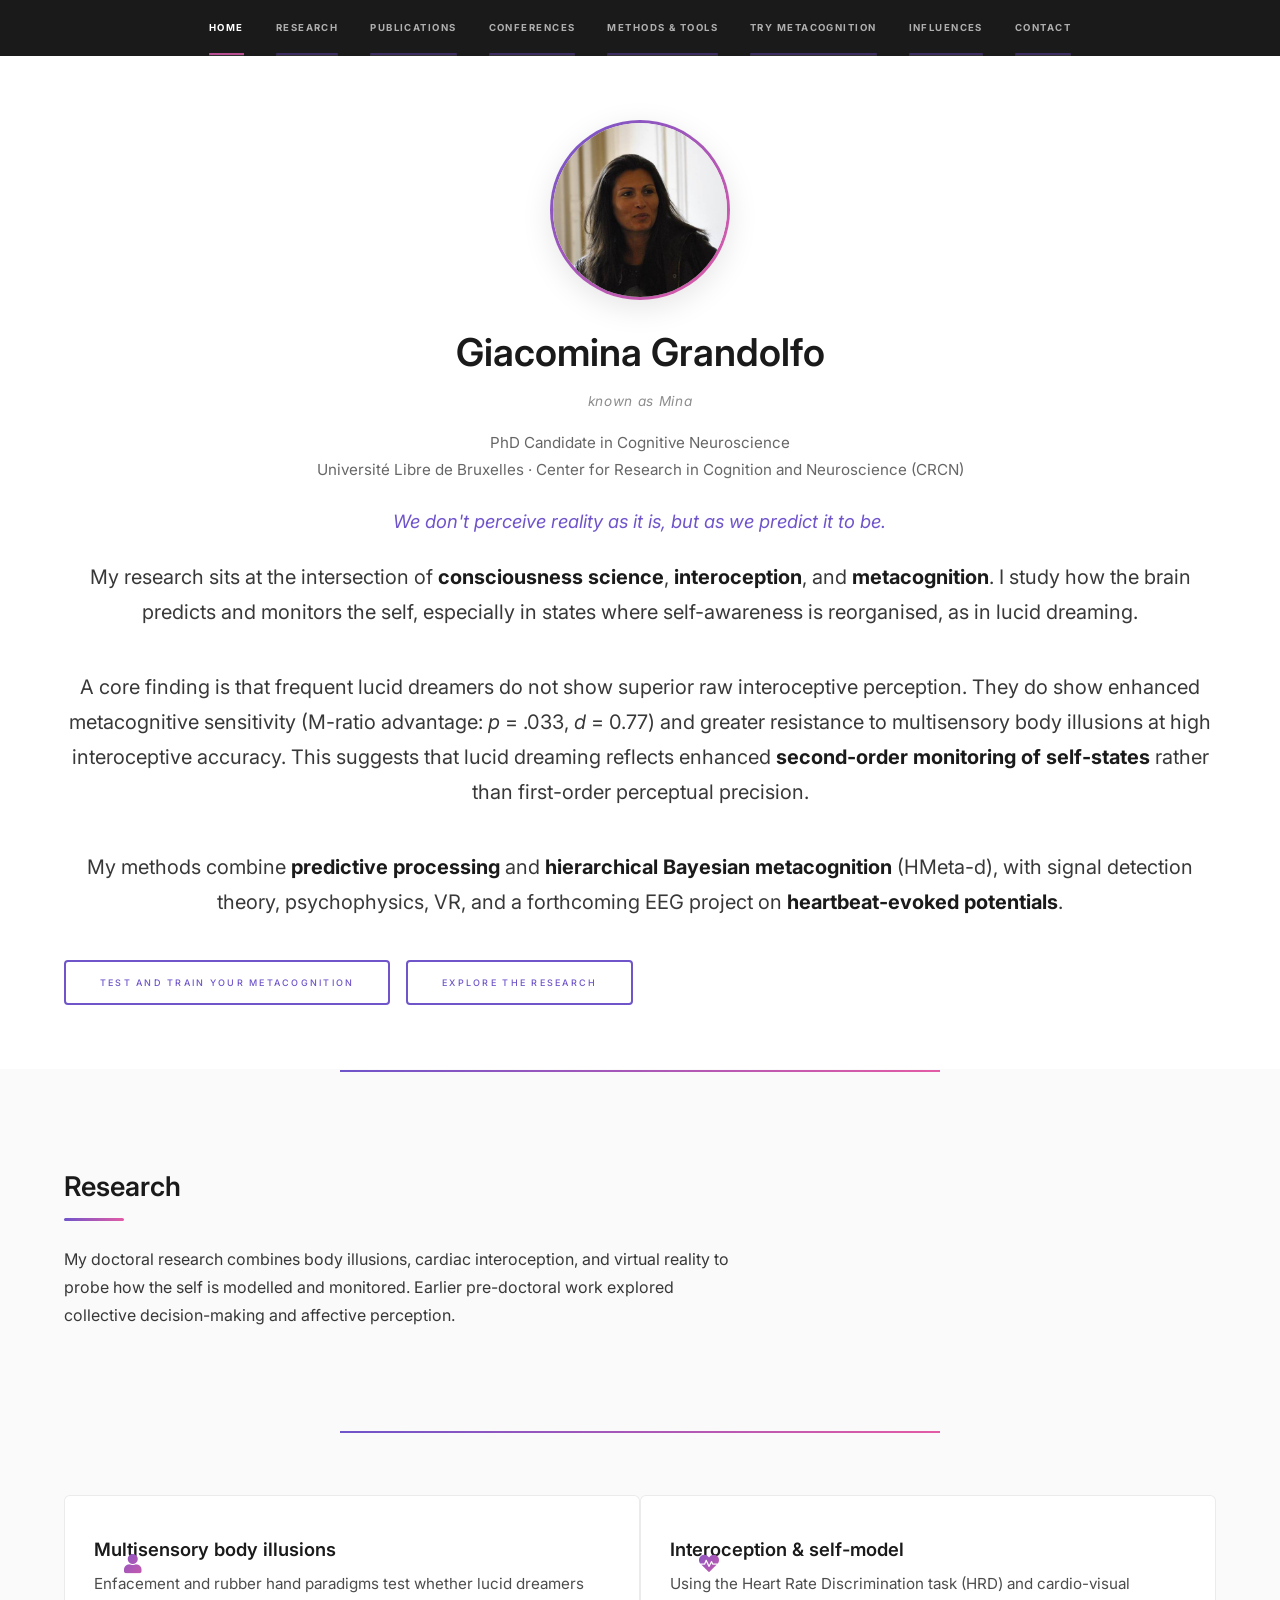
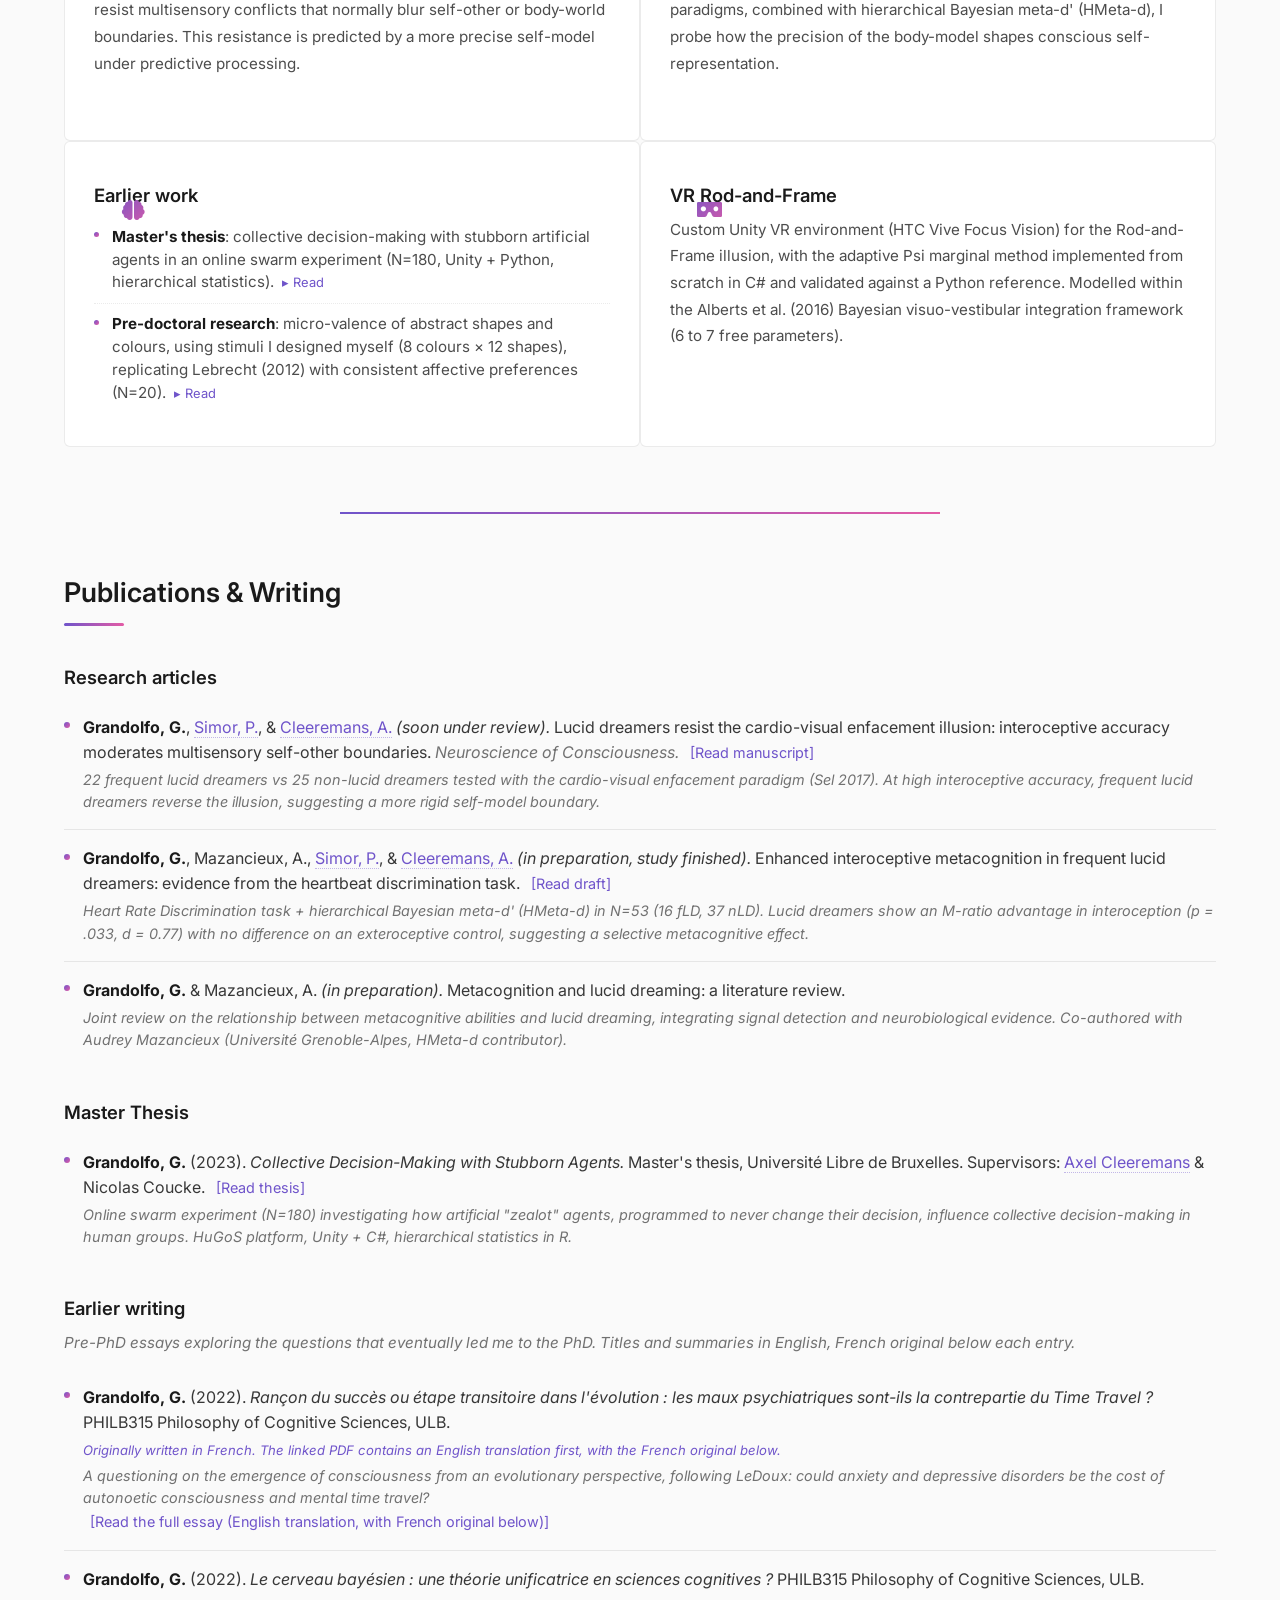
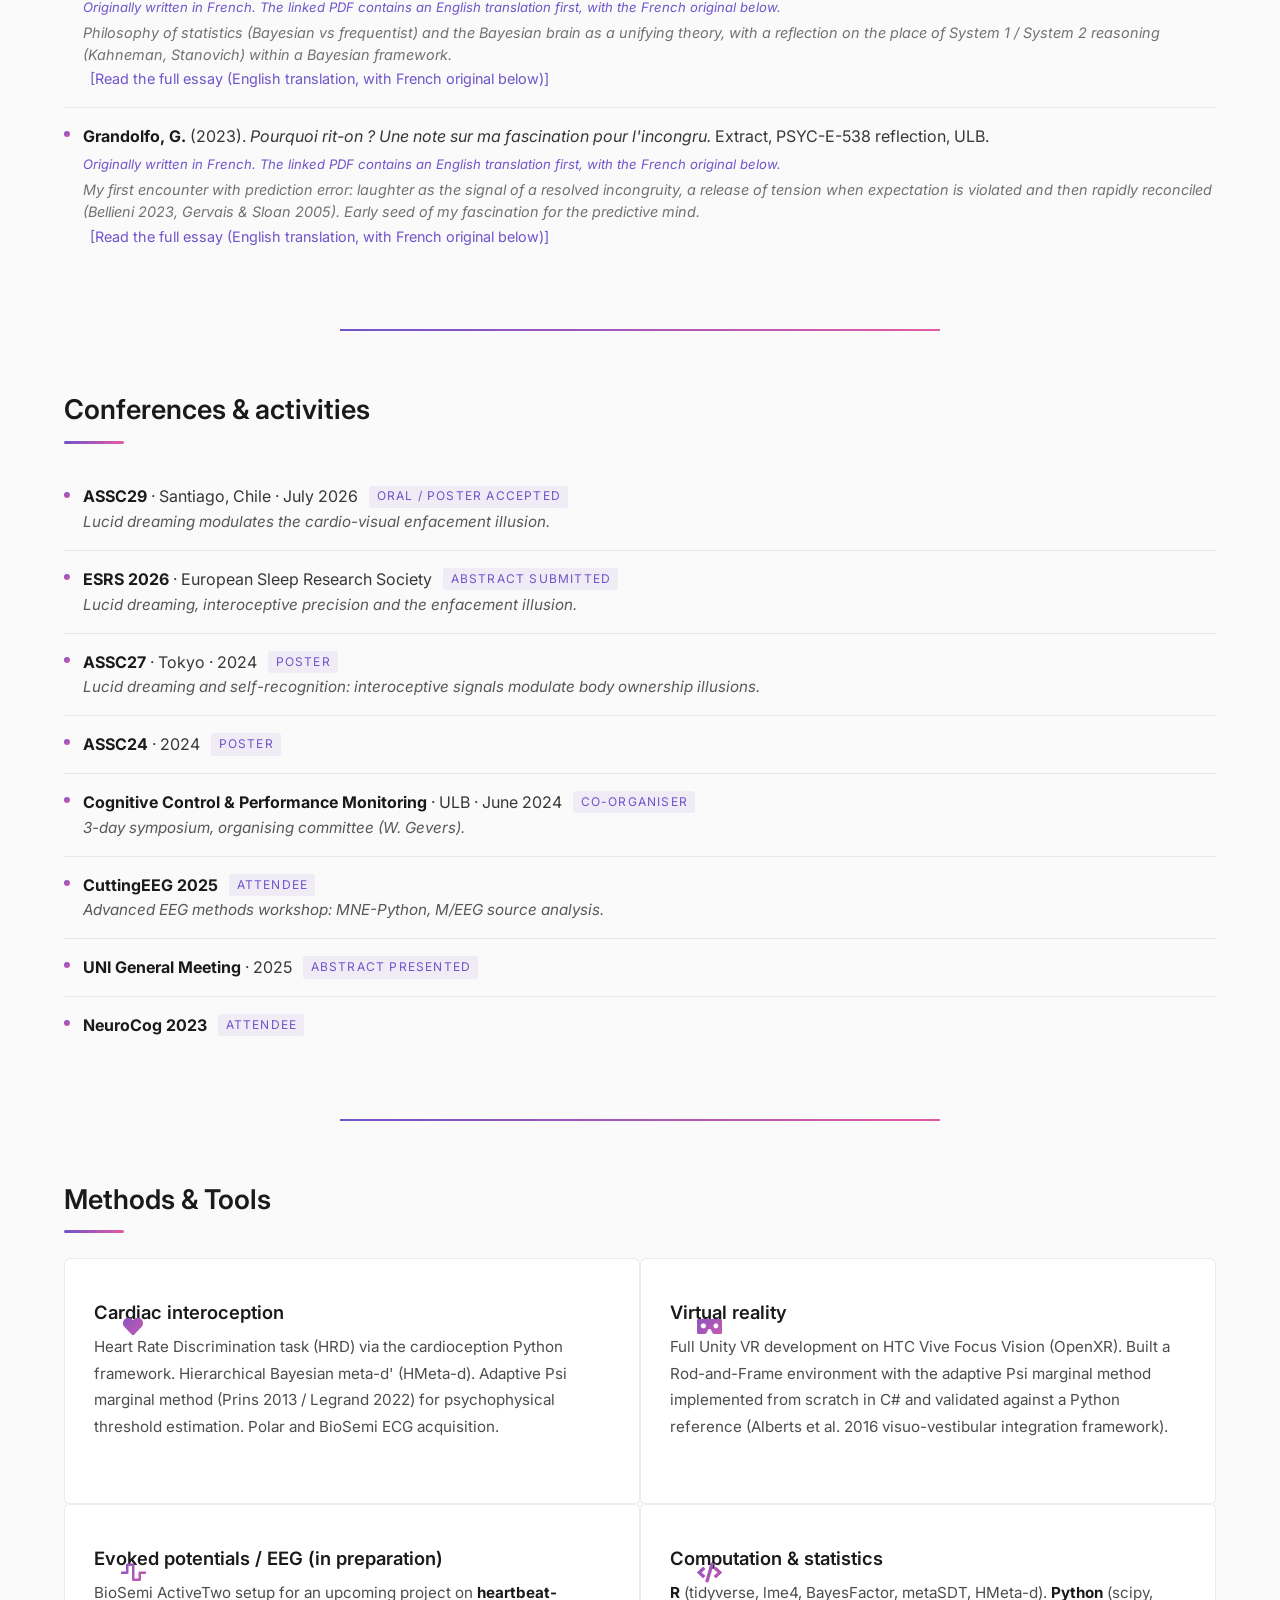
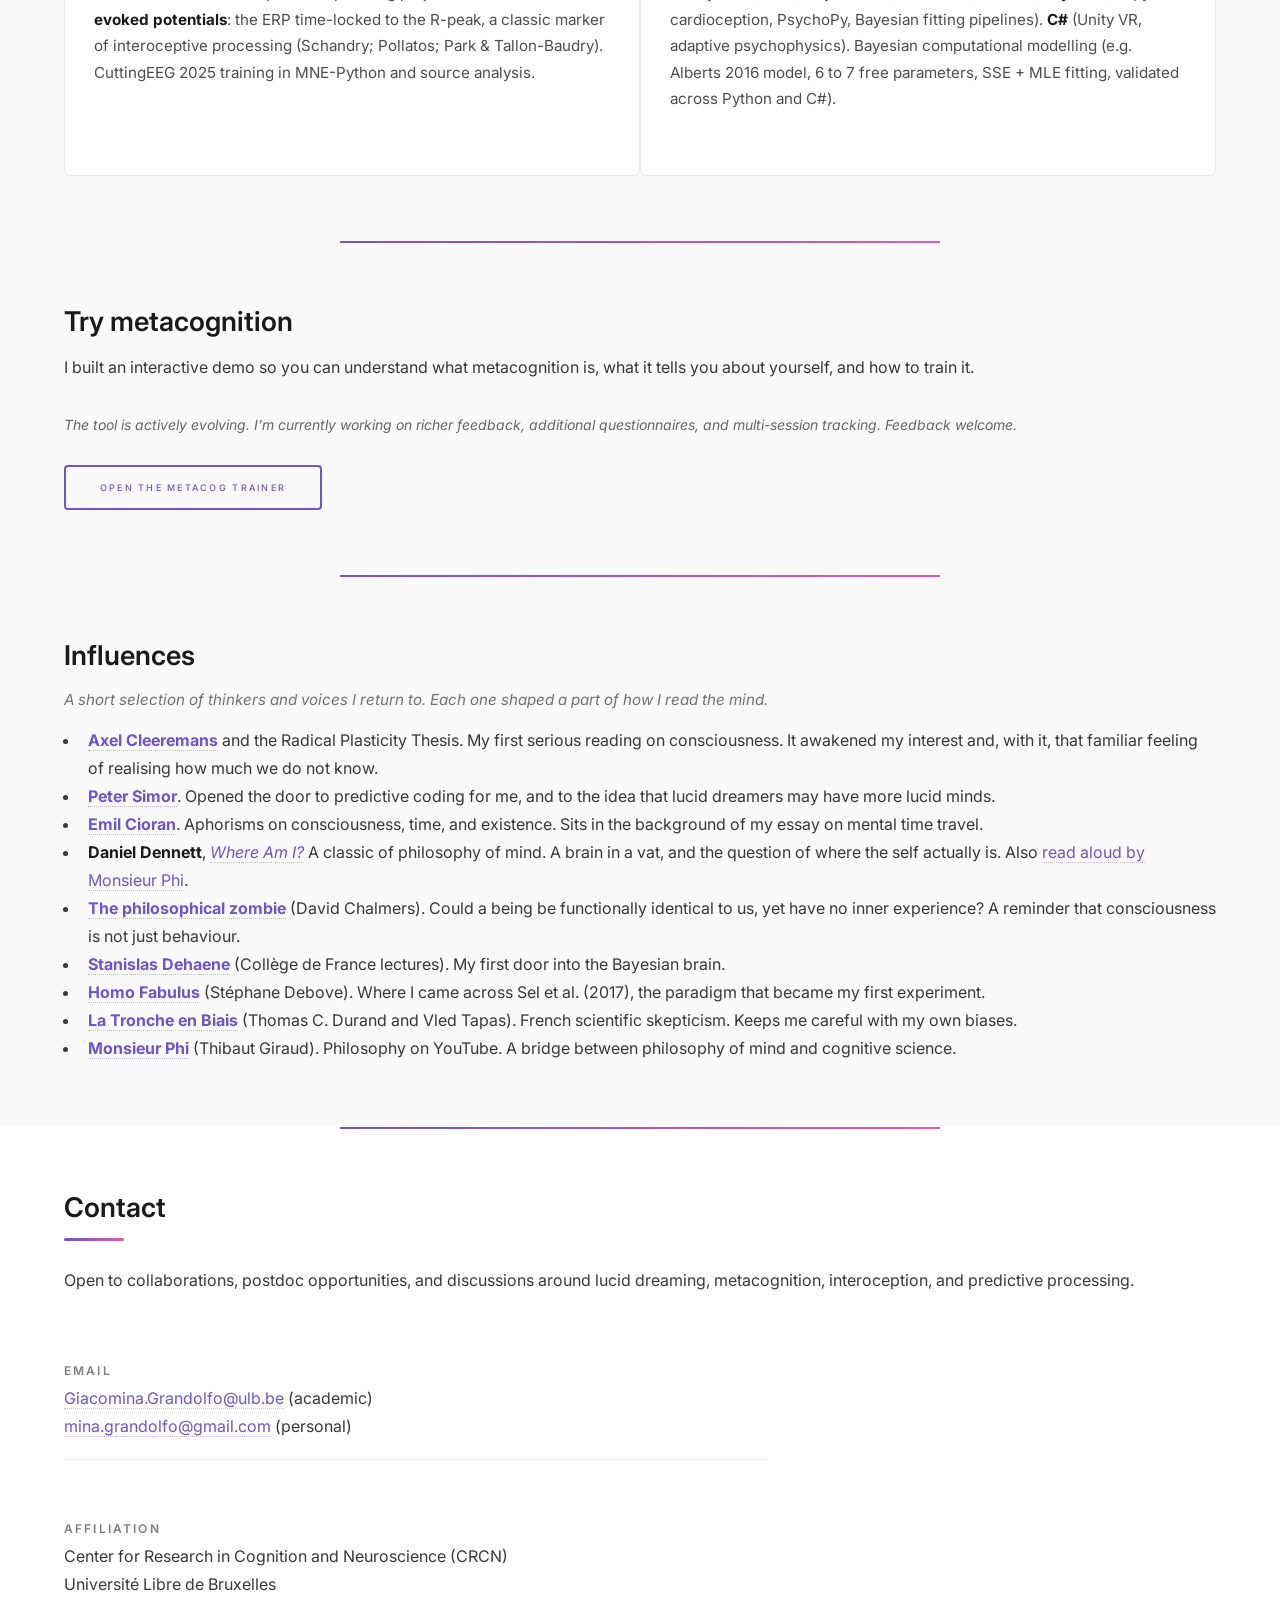
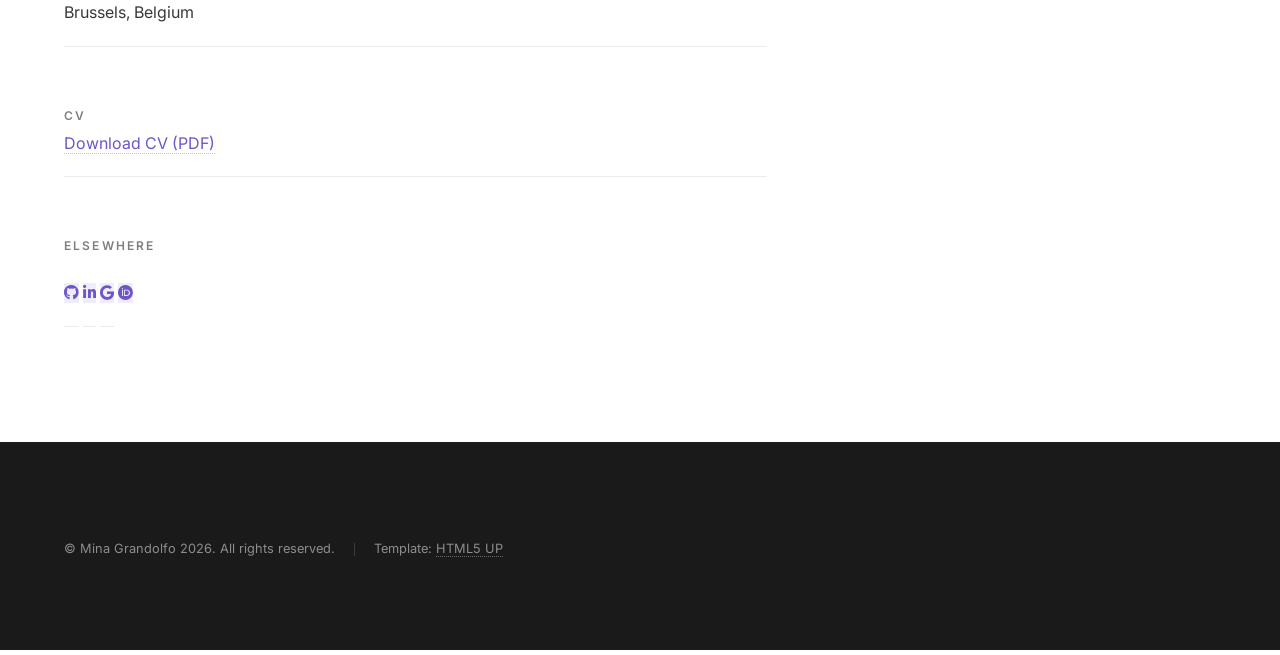
==== index.html @ 6078369d "Resolve conflict in Try It section + h2 rename + dev note" ====
<!DOCTYPE HTML>
<!--
	Built with Hyperspace by HTML5 UP (html5up.net).
	Customised for Mina Grandolfo.
-->
<html lang="en">
	<head>
		<title>Giacomina Grandolfo (Mina) | Cognitive Neuroscience, ULB</title>
		<meta charset="utf-8" />
		<meta name="viewport" content="width=device-width, initial-scale=1, user-scalable=no" />
		<meta name="description" content="Mina Grandolfo, PhD candidate in cognitive neuroscience at Université Libre de Bruxelles. Research on lucid dreaming, interoception, metacognition and multisensory self-representation." />
		<link rel="preconnect" href="https://fonts.googleapis.com" />
		<link rel="preconnect" href="https://fonts.gstatic.com" crossorigin />
		<link href="https://fonts.googleapis.com/css2?family=Inter:wght@400;500;600;700&display=swap" rel="stylesheet" />
		<link rel="stylesheet" href="assets/css/main.css" />
		<link rel="stylesheet" href="assets/css/custom.css" />
		<noscript><link rel="stylesheet" href="assets/css/noscript.css" /></noscript>
	</head>
	<body class="is-preload">

		<!-- Sidebar -->
			<section id="sidebar">
				<div class="inner">
					<nav>
						<ul>
							<li><a href="#intro">Home</a></li>
							<li><a href="#research">Research</a></li>
							<li><a href="#publications">Publications</a></li>
							<li><a href="#conferences">Conferences</a></li>
							<li><a href="#methods">Methods &amp; Tools</a></li>
							<li><a href="#try">Try metacognition</a></li>
							<li><a href="#influences">Influences</a></li>
							<li><a href="#contact">Contact</a></li>
						</ul>
					</nav>
				</div>
			</section>

		<!-- Wrapper -->
			<div id="wrapper">

				<!-- Intro / Hero -->
					<section id="intro" class="wrapper style1 fullscreen fade-up">
						<div class="inner">
							<img src="images/mina_portrait.jpg" alt="Giacomina Grandolfo" class="hero-photo" />
							<h1>Giacomina Grandolfo</h1>
							<p class="also-known">known as Mina</p>
							<p class="affiliation">PhD Candidate in Cognitive Neuroscience<br />
							Université Libre de Bruxelles &middot; Center for Research in Cognition and Neuroscience (CRCN)</p>
							<p class="tagline">We don't perceive reality as it is, but as we predict it to be.</p>
							<p>My research sits at the intersection of <strong>consciousness science</strong>, <strong>interoception</strong>, and <strong>metacognition</strong>. I study how the brain predicts and monitors the self, especially in states where self-awareness is reorganised, as in lucid dreaming.</p>
							<p>A core finding is that frequent lucid dreamers do not show superior raw interoceptive perception. They do show enhanced metacognitive sensitivity (M-ratio advantage: <em>p</em> = .033, <em>d</em> = 0.77) and greater resistance to multisensory body illusions at high interoceptive accuracy. This suggests that lucid dreaming reflects enhanced <strong>second-order monitoring of self-states</strong> rather than first-order perceptual precision.</p>
							<p>My methods combine <strong>predictive processing</strong> and <strong>hierarchical Bayesian metacognition</strong> (HMeta-d), with signal detection theory, psychophysics, VR, and a forthcoming EEG project on <strong>heartbeat-evoked potentials</strong>.</p>
							<ul class="actions">
								<li><a href="metacog/" class="button" target="_blank" rel="noopener">Test and train your metacognition</a></li>
								<li><a href="#research" class="button scrolly">Explore the research</a></li>
							</ul>
						</div>
					</section>

				<!-- Research -->
					<section id="research" class="wrapper style2 spotlights">
						<section>
							<div class="content">
								<div class="inner">
									<h2>Research</h2>
									<p>My doctoral research combines body illusions, cardiac interoception, and virtual reality to probe how the self is modelled and monitored. Earlier pre-doctoral work explored collective decision-making and affective perception.</p>
								</div>
							</div>
						</section>
					</section>

					<section id="research-axes" class="wrapper style3 fade-up">
						<div class="inner">
							<div class="features">
								<section>
									<span class="icon solid major fa-user"></span>
									<h3>Multisensory body illusions</h3>
									<p>Enfacement and rubber hand paradigms test whether lucid dreamers resist multisensory conflicts that normally blur self-other or body-world boundaries. This resistance is predicted by a more precise self-model under predictive processing.</p>
								</section>
								<section>
									<span class="icon solid major fa-heartbeat"></span>
									<h3>Interoception &amp; self-model</h3>
									<p>Using the Heart Rate Discrimination task (HRD) and cardio-visual paradigms, combined with hierarchical Bayesian meta-d' (HMeta-d), I probe how the precision of the body-model shapes conscious self-representation.</p>
								</section>
								<section>
									<span class="icon solid major fa-brain"></span>
									<h3>Earlier work</h3>
									<ul class="card-list">
										<li><strong>Master's thesis</strong>: collective decision-making with stubborn artificial agents in an online swarm experiment (N=180, Unity + Python, hierarchical statistics). <a href="writing/collective_decision_making.pdf" target="_blank" rel="noopener" class="card-link">Read</a></li>
										<li><strong>Pre-doctoral research</strong>: micro-valence of abstract shapes and colours, using stimuli I designed myself (8 colours &times; 12 shapes), replicating Lebrecht (2012) with consistent affective preferences (N=20). <a href="writing/microvalence.pdf" target="_blank" rel="noopener" class="card-link">Read</a></li>
									</ul>
								</section>
								<section>
									<span class="icon solid major fa-vr-cardboard"></span>
									<h3>VR Rod-and-Frame</h3>
									<p>Custom Unity VR environment (HTC Vive Focus Vision) for the Rod-and-Frame illusion, with the adaptive Psi marginal method implemented from scratch in C# and validated against a Python reference. Modelled within the Alberts et al. (2016) Bayesian visuo-vestibular integration framework (6 to 7 free parameters).</p>
								</section>
							</div>
						</div>
					</section>

				<!-- Publications -->
					<section id="publications" class="wrapper style2 fade-up">
						<div class="inner">
							<h2>Publications &amp; Writing</h2>

							<h3>Research articles</h3>
							<ul class="pub-list">
								<li>
									<strong>Grandolfo, G.</strong>, <a href="https://www.imera.fr/en/researcher/peter-daniel-simor/" target="_blank" rel="noopener">Simor, P.</a>, &amp; <a href="https://axc.ulb.be/" target="_blank" rel="noopener">Cleeremans, A.</a> <em>(soon under review).</em>
									Lucid dreamers resist the cardio-visual enfacement illusion: interoceptive accuracy moderates multisensory self-other boundaries.
									<span class="venue">Neuroscience of Consciousness.</span>
									<a href="writing/lucid_dreamers_resist.pdf" target="_blank" rel="noopener" class="pdf-link">[Read manuscript]</a>
									<span class="teaser">22 frequent lucid dreamers vs 25 non-lucid dreamers tested with the cardio-visual enfacement paradigm (Sel 2017). At high interoceptive accuracy, frequent lucid dreamers reverse the illusion, suggesting a more rigid self-model boundary.</span>
								</li>
								<li>
									<strong>Grandolfo, G.</strong>, Mazancieux, A., <a href="https://www.imera.fr/en/researcher/peter-daniel-simor/" target="_blank" rel="noopener">Simor, P.</a>, &amp; <a href="https://axc.ulb.be/" target="_blank" rel="noopener">Cleeremans, A.</a> <em>(in preparation, study finished).</em>
									Enhanced interoceptive metacognition in frequent lucid dreamers: evidence from the heartbeat discrimination task.
									<a href="writing/enhanced_interoceptive_metacognition.pdf" target="_blank" rel="noopener" class="pdf-link">[Read draft]</a>
									<span class="teaser">Heart Rate Discrimination task + hierarchical Bayesian meta-d' (HMeta-d) in N=53 (16 fLD, 37 nLD). Lucid dreamers show an M-ratio advantage in interoception (p = .033, d = 0.77) with no difference on an exteroceptive control, suggesting a selective metacognitive effect.</span>
								</li>
								<li>
									<strong>Grandolfo, G.</strong> &amp; Mazancieux, A. <em>(in preparation).</em>
									Metacognition and lucid dreaming: a literature review.
									<span class="teaser">Joint review on the relationship between metacognitive abilities and lucid dreaming, integrating signal detection and neurobiological evidence. Co-authored with Audrey Mazancieux (Université Grenoble-Alpes, HMeta-d contributor).</span>
								</li>
							</ul>

							<h3>Master Thesis</h3>
							<ul class="pub-list">
								<li>
									<strong>Grandolfo, G.</strong> (2023).
									<em>Collective Decision-Making with Stubborn Agents.</em>
									Master's thesis, Université Libre de Bruxelles.
									Supervisors: <a href="https://axc.ulb.be/" target="_blank" rel="noopener">Axel Cleeremans</a> &amp; Nicolas Coucke.
									<a href="writing/collective_decision_making.pdf" target="_blank" rel="noopener" class="pdf-link">[Read thesis]</a>
									<span class="teaser">Online swarm experiment (N=180) investigating how artificial "zealot" agents, programmed to never change their decision, influence collective decision-making in human groups. HuGoS platform, Unity + C#, hierarchical statistics in R.</span>
								</li>
							</ul>

							<h3>Earlier writing</h3>
							<p class="section-intro">Pre-PhD essays exploring the questions that eventually led me to the PhD. Titles and summaries in English, French original below each entry.</p>
							<ul class="pub-list">
								<li>
									<strong>Grandolfo, G.</strong> (2022).
									<em>Rançon du succès ou étape transitoire dans l'évolution&nbsp;: les maux psychiatriques sont-ils la contrepartie du Time Travel&nbsp;?</em>
									PHILB315 Philosophy of Cognitive Sciences, ULB.
									<span class="english-note">Originally written in French. The linked PDF contains an English translation first, with the French original below.</span>
									<span class="teaser">A questioning on the emergence of consciousness from an evolutionary perspective, following LeDoux: could anxiety and depressive disorders be the cost of autonoetic consciousness and mental time travel?</span>
									<a href="writing/rancon_du_succes.pdf" target="_blank" rel="noopener" class="pdf-link">[Read the full essay (English translation, with French original below)]</a>
								</li>
								<li>
									<strong>Grandolfo, G.</strong> (2022).
									<em>Le cerveau bayésien : une théorie unificatrice en sciences cognitives ?</em>
									PHILB315 Philosophy of Cognitive Sciences, ULB.
									<span class="english-note">Originally written in French. The linked PDF contains an English translation first, with the French original below.</span>
									<span class="teaser">Philosophy of statistics (Bayesian vs frequentist) and the Bayesian brain as a unifying theory, with a reflection on the place of System 1 / System 2 reasoning (Kahneman, Stanovich) within a Bayesian framework.</span>
									<a href="writing/cerveau_bayesien.pdf" target="_blank" rel="noopener" class="pdf-link">[Read the full essay (English translation, with French original below)]</a>
								</li>
								<li>
									<strong>Grandolfo, G.</strong> (2023).
									<em>Pourquoi rit-on&nbsp;? Une note sur ma fascination pour l'incongru.</em>
									Extract, PSYC-E-538 reflection, ULB.
									<span class="english-note">Originally written in French. The linked PDF contains an English translation first, with the French original below.</span>
									<span class="teaser">My first encounter with prediction error: laughter as the signal of a resolved incongruity, a release of tension when expectation is violated and then rapidly reconciled (Bellieni 2023, Gervais &amp; Sloan 2005). Early seed of my fascination for the predictive mind.</span>
									<a href="writing/pourquoi_rit_on.pdf" target="_blank" rel="noopener" class="pdf-link">[Read the full essay (English translation, with French original below)]</a>
								</li>
							</ul>
						</div>
					</section>

				<!-- Conferences -->
					<section id="conferences" class="wrapper style3 fade-up">
						<div class="inner">
							<h2>Conferences &amp; activities</h2>
							<ul class="conf-list">
								<li><strong>ASSC29</strong> &middot; Santiago, Chile &middot; July 2026 <span class="conf-type">Oral / Poster accepted</span><br /><em>Lucid dreaming modulates the cardio-visual enfacement illusion.</em></li>
								<li><strong>ESRS 2026</strong> &middot; European Sleep Research Society <span class="conf-type">Abstract submitted</span><br /><em>Lucid dreaming, interoceptive precision and the enfacement illusion.</em></li>
								<li><strong>ASSC27</strong> &middot; Tokyo &middot; 2024 <span class="conf-type">Poster</span><br /><em>Lucid dreaming and self-recognition: interoceptive signals modulate body ownership illusions.</em></li>
								<li><strong>ASSC24</strong> &middot; 2024 <span class="conf-type">Poster</span></li>
								<li><strong>Cognitive Control &amp; Performance Monitoring</strong> &middot; ULB &middot; June 2024 <span class="conf-type">Co-organiser</span><br /><em>3-day symposium, organising committee (W. Gevers).</em></li>
								<li><strong>CuttingEEG 2025</strong> <span class="conf-type">Attendee</span><br /><em>Advanced EEG methods workshop: MNE-Python, M/EEG source analysis.</em></li>
								<li><strong>UNI General Meeting</strong> &middot; 2025 <span class="conf-type">Abstract presented</span></li>
								<li><strong>NeuroCog 2023</strong> <span class="conf-type">Attendee</span></li>
							</ul>
						</div>
					</section>

				<!-- Methods & Tools -->
					<section id="methods" class="wrapper style2 fade-up">
						<div class="inner">
							<h2>Methods &amp; Tools</h2>
							<div class="features">
								<section>
									<span class="icon solid major fa-heart"></span>
									<h3>Cardiac interoception</h3>
									<p>Heart Rate Discrimination task (HRD) via the cardioception Python framework. Hierarchical Bayesian meta-d' (HMeta-d). Adaptive Psi marginal method (Prins 2013 / Legrand 2022) for psychophysical threshold estimation. Polar and BioSemi ECG acquisition.</p>
								</section>
								<section>
									<span class="icon solid major fa-vr-cardboard"></span>
									<h3>Virtual reality</h3>
									<p>Full Unity VR development on HTC Vive Focus Vision (OpenXR). Built a Rod-and-Frame environment with the adaptive Psi marginal method implemented from scratch in C# and validated against a Python reference (Alberts et al. 2016 visuo-vestibular integration framework).</p>
								</section>
								<section>
									<span class="icon solid major fa-wave-square"></span>
									<h3>Evoked potentials / EEG (in preparation)</h3>
									<p>BioSemi ActiveTwo setup for an upcoming project on <strong>heartbeat-evoked potentials</strong>: the ERP time-locked to the R-peak, a classic marker of interoceptive processing (Schandry; Pollatos; Park &amp; Tallon-Baudry). CuttingEEG 2025 training in MNE-Python and source analysis.</p>
								</section>
								<section>
									<span class="icon solid major fa-code"></span>
									<h3>Computation &amp; statistics</h3>
									<p><strong>R</strong> (tidyverse, lme4, BayesFactor, metaSDT, HMeta-d). <strong>Python</strong> (scipy, cardioception, PsychoPy, Bayesian fitting pipelines). <strong>C#</strong> (Unity VR, adaptive psychophysics). Bayesian computational modelling (e.g. Alberts 2016 model, 6 to 7 free parameters, SSE + MLE fitting, validated across Python and C#).</p>
								</section>
							</div>
						</div>
					</section>

				<!-- Try it -->
					<section id="try" class="wrapper style2 fade-up">
						<div class="inner">
							<h2>Try metacognition</h2>
							<p>I built an interactive demo so you can understand what metacognition is, what it tells you about yourself, and how to train it.</p>
								<p style="font-size:14px;color:#666;font-style:italic;">The tool is actively evolving. I’m currently working on richer feedback, additional questionnaires, and multi-session tracking. Feedback welcome.</p>
							<ul class="actions">
								<li><a href="metacog/" class="button" target="_blank" rel="noopener">Open the Metacog Trainer</a></li>
							</ul>
						</div>
					</section>

				<!-- Influences -->
					<section id="influences" class="wrapper style3 fade-up">
						<div class="inner">
							<h2>Influences</h2>
							<p class="section-intro">A short selection of thinkers and voices I return to. Each one shaped a part of how I read the mind.</p>
							<ul class="influences-list">
								<li>
									<strong><a href="https://axc.ulb.be/" target="_blank" rel="noopener">Axel Cleeremans</a></strong> and the Radical Plasticity Thesis. My first serious reading on consciousness. It awakened my interest and, with it, that familiar feeling of realising how much we do not know.
								</li>
								<li>
									<strong><a href="https://www.imera.fr/en/researcher/peter-daniel-simor/" target="_blank" rel="noopener">Peter Simor</a></strong>. Opened the door to predictive coding for me, and to the idea that lucid dreamers may have more lucid minds.
								</li>
								<li>
									<strong><a href="https://en.wikipedia.org/wiki/Emil_Cioran" target="_blank" rel="noopener">Emil Cioran</a></strong>. Aphorisms on consciousness, time, and existence. Sits in the background of my essay on mental time travel.
								</li>
								<li>
									<strong>Daniel Dennett</strong>, <a href="https://www.lehigh.edu/~mhb0/Dennett-WhereAmI.pdf" target="_blank" rel="noopener"><em>Where Am I?</em></a> A classic of philosophy of mind. A brain in a vat, and the question of where the self actually is. Also <a href="https://www.youtube.com/watch?v=jpWrjgLxM3A" target="_blank" rel="noopener">read aloud by Monsieur Phi</a>.
								</li>
								<li>
									<strong><a href="https://en.wikipedia.org/wiki/Philosophical_zombie" target="_blank" rel="noopener">The philosophical zombie</a></strong> (David Chalmers). Could a being be functionally identical to us, yet have no inner experience? A reminder that consciousness is not just behaviour.
								</li>
								<li>
									<strong><a href="https://www.college-de-france.fr/chaire/stanislas-dehaene-psychologie-cognitive-experimentale-chaire-statutaire" target="_blank" rel="noopener">Stanislas Dehaene</a></strong> (Collège de France lectures). My first door into the Bayesian brain.
								</li>
								<li>
									<strong><a href="https://evosapiens.net/" target="_blank" rel="noopener">Homo Fabulus</a></strong> (Stéphane Debove). Where I came across Sel et al. (2017), the paradigm that became my first experiment.
								</li>
								<li>
									<strong><a href="https://www.youtube.com/@LaTroncheenBiais" target="_blank" rel="noopener">La Tronche en Biais</a></strong> (Thomas C. Durand and Vled Tapas). French scientific skepticism. Keeps me careful with my own biases.
								</li>
								<li>
									<strong><a href="https://www.youtube.com/@MonsieurPhi" target="_blank" rel="noopener">Monsieur Phi</a></strong> (Thibaut Giraud). Philosophy on YouTube. A bridge between philosophy of mind and cognitive science.
								</li>
							</ul>
						</div>
					</section>

				<!-- Contact -->
					<section id="contact" class="wrapper style1 fade-up">
						<div class="inner">
							<h2>Contact</h2>
							<p>Open to collaborations, postdoc opportunities, and discussions around lucid dreaming, metacognition, interoception, and predictive processing.</p>
							<div class="split style1">
								<section>
									<ul class="contact">
										<li>
											<h3>Email</h3>
											<a href="mailto:Giacomina.Grandolfo@ulb.be">Giacomina.Grandolfo@ulb.be</a> (academic)<br />
											<a href="mailto:mina.grandolfo@gmail.com">mina.grandolfo@gmail.com</a> (personal)
										</li>
										<li>
											<h3>Affiliation</h3>
											<span>Center for Research in Cognition and Neuroscience (CRCN)<br />
											Université Libre de Bruxelles<br />
											Brussels, Belgium</span>
										</li>
										<li>
											<h3>CV</h3>
											<a href="writing/CV_Grandolfo_Fleming_2026.pdf" target="_blank" rel="noopener">Download CV (PDF)</a>
										</li>
										<li>
											<h3>Elsewhere</h3>
											<ul class="icons">
												<li><a href="https://github.com/minagrandolfo" target="_blank" rel="noopener" class="icon brands fa-github"><span class="label">GitHub</span></a></li>
												<li><a href="https://www.linkedin.com/" target="_blank" rel="noopener" class="icon brands fa-linkedin-in"><span class="label">LinkedIn</span></a></li>
												<li><a href="https://scholar.google.com/" target="_blank" rel="noopener" class="icon brands fa-google"><span class="label">Google Scholar</span></a></li>
												<li><a href="https://orcid.org/" target="_blank" rel="noopener" class="icon brands fa-orcid"><span class="label">ORCID</span></a></li>
											</ul>
										</li>
									</ul>
								</section>
							</div>
						</div>
					</section>

			</div>

		<!-- Footer -->
			<footer id="footer" class="wrapper style1-alt">
				<div class="inner">
					<ul class="menu">
						<li>&copy; Mina Grandolfo 2026. All rights reserved.</li><li>Template: <a href="https://html5up.net" target="_blank" rel="noopener">HTML5 UP</a></li>
					</ul>
				</div>
			</footer>

		<!-- Scripts -->
			<script src="assets/js/jquery.min.js"></script>
			<script src="assets/js/jquery.scrollex.min.js"></script>
			<script src="assets/js/jquery.scrolly.min.js"></script>
			<script src="assets/js/browser.min.js"></script>
			<script src="assets/js/breakpoints.min.js"></script>
			<script src="assets/js/util.js"></script>
			<script src="assets/js/main.js"></script>

	</body>
</html>
---- assets/css/main.css ----
@import url(fontawesome-all.min.css);

/*
	Hyperspace by HTML5 UP
	html5up.net | @ajlkn
	Free for personal and commercial use under the CCA 3.0 license (html5up.net/license)
*/

html, body, div, span, applet, object,
iframe, h1, h2, h3, h4, h5, h6, p, blockquote,
pre, a, abbr, acronym, address, big, cite,
code, del, dfn, em, img, ins, kbd, q, s, samp,
small, strike, strong, sub, sup, tt, var, b,
u, i, center, dl, dt, dd, ol, ul, li, fieldset,
form, label, legend, table, caption, tbody,
tfoot, thead, tr, th, td, article, aside,
canvas, details, embed, figure, figcaption,
footer, header, hgroup, menu, nav, output, ruby,
section, summary, time, mark, audio, video {
	margin: 0;
	padding: 0;
	border: 0;
	font-size: 100%;
	font: inherit;
	vertical-align: baseline;}

article, aside, details, figcaption, figure,
footer, header, hgroup, menu, nav, section {
	display: block;}

body {
	line-height: 1;
}

ol, ul {
	list-style: none;
}

blockquote, q {
	quotes: none;
}

	blockquote:before, blockquote:after, q:before, q:after {
		content: '';
		content: none;
	}

table {
	border-collapse: collapse;
	border-spacing: 0;
}

body {
	-webkit-text-size-adjust: none;
}

mark {
	background-color: transparent;
	color: inherit;
}

input::-moz-focus-inner {
	border: 0;
	padding: 0;
}

input, select, textarea {
	-moz-appearance: none;
	-webkit-appearance: none;
	-ms-appearance: none;
	appearance: none;
}

/* Basic */

	@-ms-viewport {
		width: device-width;
	}

	body {
		-ms-overflow-style: scrollbar;
	}

	@media screen and (max-width: 480px) {

		html, body {
			min-width: 320px;
		}

	}

	html {
		box-sizing: border-box;
	}

	*, *:before, *:after {
		box-sizing: inherit;
	}

	body {
		background: #312450;
	}

		body.is-preload *, body.is-preload *:before, body.is-preload *:after {
			-moz-animation: none !important;
			-webkit-animation: none !important;
			-ms-animation: none !important;
			animation: none !important;
			-moz-transition: none !important;
			-webkit-transition: none !important;
			-ms-transition: none !important;
			transition: none !important;
		}

/* Type */

	body, input, select, textarea {
		color: rgba(255, 255, 255, 0.55);
		font-family: Arial, Helvetica, sans-serif;
		font-size: 16.5pt;
		font-weight: normal;
		line-height: 1.75;
	}

		@media screen and (max-width: 1680px) {

			body, input, select, textarea {
				font-size: 13pt;
			}

		}

		@media screen and (max-width: 1280px) {

			body, input, select, textarea {
				font-size: 12pt;
			}

		}

		@media screen and (max-width: 360px) {

			body, input, select, textarea {
				font-size: 11pt;
			}

		}

	a {
		-moz-transition: color 0.2s ease, border-bottom-color 0.2s ease;
		-webkit-transition: color 0.2s ease, border-bottom-color 0.2s ease;
		-ms-transition: color 0.2s ease, border-bottom-color 0.2s ease;
		transition: color 0.2s ease, border-bottom-color 0.2s ease;
		border-bottom: dotted 1px rgba(255, 255, 255, 0.35);
		color: inherit;
		text-decoration: none;
	}

		a:hover {
			border-bottom-color: transparent;
			color: #ffffff;
		}

	strong, b {
		color: #ffffff;
		font-weight: bold;
	}

	em, i {
		font-style: italic;
	}

	p {
		margin: 0 0 2em 0;
	}

	h1, h2, h3, h4, h5, h6 {
		color: #ffffff;
		font-weight: bold;
		line-height: 1.5;
		margin: 0 0 0.5em 0;
	}

		h1 a, h2 a, h3 a, h4 a, h5 a, h6 a {
			color: inherit;
			text-decoration: none;
		}

	h1 {
		font-size: 2.75em;
	}

		h1.major {
			margin: 0 0 1.3em 0;
			position: relative;
			padding-bottom: 0.35em;
		}

			h1.major:after {
				background-image: -moz-linear-gradient(to right, #5e42a6, #b74e91);
				background-image: -webkit-linear-gradient(to right, #5e42a6, #b74e91);
				background-image: -ms-linear-gradient(to right, #5e42a6, #b74e91);
				background-image: linear-gradient(to right, #5e42a6, #b74e91);
				-moz-transition: max-width 0.2s ease;
				-webkit-transition: max-width 0.2s ease;
				-ms-transition: max-width 0.2s ease;
				transition: max-width 0.2s ease;
				border-radius: 0.2em;
				bottom: 0;
				content: '';
				height: 0.05em;
				position: absolute;
				right: 0;
				width: 100%;
			}

	h2 {
		font-size: 1.75em;
	}

	h3 {
		font-size: 1.1em;
	}

	h4 {
		font-size: 1em;
	}

	h5 {
		font-size: 0.8em;
	}

	h6 {
		font-size: 0.6em;
	}

	@media screen and (max-width: 736px) {

		h1 {
			font-size: 2em;
		}

		h2 {
			font-size: 1.25em;
		}

		h3 {
			font-size: 1em;
		}

		h4 {
			font-size: 0.8em;
		}

		h5 {
			font-size: 0.6em;
		}

		h6 {
			font-size: 0.6em;
		}

	}

	sub {
		font-size: 0.8em;
		position: relative;
		top: 0.5em;
	}

	sup {
		font-size: 0.8em;
		position: relative;
		top: -0.5em;
	}

	blockquote {
		border-left: solid 4px rgba(255, 255, 255, 0.15);
		font-style: italic;
		margin: 0 0 2em 0;
		padding: 0.5em 0 0.5em 2em;
	}

	code {
		background: rgba(255, 255, 255, 0.05);
		border-radius: 0.25em;
		border: solid 1px rgba(255, 255, 255, 0.15);
		font-family: "Courier New", monospace;
		font-size: 0.9em;
		margin: 0 0.25em;
		padding: 0.25em 0.65em;
	}

	pre {
		-webkit-overflow-scrolling: touch;
		font-family: "Courier New", monospace;
		font-size: 0.9em;
		margin: 0 0 2em 0;
	}

		pre code {
			display: block;
			line-height: 1.75em;
			padding: 1em 1.5em;
			overflow-x: auto;
		}

	hr {
		border: 0;
		border-bottom: solid 1px rgba(255, 255, 255, 0.15);
		margin: 2em 0;
	}

		hr.major {
			margin: 3em 0;
		}

	.align-left {
		text-align: left;
	}

	.align-center {
		text-align: center;
	}

	.align-right {
		text-align: right;
	}

/* Row */

	.row {
		display: flex;
		flex-wrap: wrap;
		box-sizing: border-box;
		align-items: stretch;
	}

		.row > * {
			box-sizing: border-box;
		}

		.row.gtr-uniform > * > :last-child {
			margin-bottom: 0;
		}

		.row.aln-left {
			justify-content: flex-start;
		}

		.row.aln-center {
			justify-content: center;
		}

		.row.aln-right {
			justify-content: flex-end;
		}

		.row.aln-top {
			align-items: flex-start;
		}

		.row.aln-middle {
			align-items: center;
		}

		.row.aln-bottom {
			align-items: flex-end;
		}

		.row > .imp {
			order: -1;
		}

		.row > .col-1 {
			width: 8.33333%;
		}

		.row > .off-1 {
			margin-left: 8.33333%;
		}

		.row > .col-2 {
			width: 16.66667%;
		}

		.row > .off-2 {
			margin-left: 16.66667%;
		}

		.row > .col-3 {
			width: 25%;
		}

		.row > .off-3 {
			margin-left: 25%;
		}

		.row > .col-4 {
			width: 33.33333%;
		}

		.row > .off-4 {
			margin-left: 33.33333%;
		}

		.row > .col-5 {
			width: 41.66667%;
		}

		.row > .off-5 {
			margin-left: 41.66667%;
		}

		.row > .col-6 {
			width: 50%;
		}

		.row > .off-6 {
			margin-left: 50%;
		}

		.row > .col-7 {
			width: 58.33333%;
		}

		.row > .off-7 {
			margin-left: 58.33333%;
		}

		.row > .col-8 {
			width: 66.66667%;
		}

		.row > .off-8 {
			margin-left: 66.66667%;
		}

		.row > .col-9 {
			width: 75%;
		}

		.row > .off-9 {
			margin-left: 75%;
		}

		.row > .col-10 {
			width: 83.33333%;
		}

		.row > .off-10 {
			margin-left: 83.33333%;
		}

		.row > .col-11 {
			width: 91.66667%;
		}

		.row > .off-11 {
			margin-left: 91.66667%;
		}

		.row > .col-12 {
			width: 100%;
		}

		.row > .off-12 {
			margin-left: 100%;
		}

		.row.gtr-0 {
			margin-top: 0;
			margin-left: 0em;
		}

			.row.gtr-0 > * {
				padding: 0 0 0 0em;
			}

			.row.gtr-0.gtr-uniform {
				margin-top: 0em;
			}

				.row.gtr-0.gtr-uniform > * {
					padding-top: 0em;
				}

		.row.gtr-25 {
			margin-top: 0;
			margin-left: -0.375em;
		}

			.row.gtr-25 > * {
				padding: 0 0 0 0.375em;
			}

			.row.gtr-25.gtr-uniform {
				margin-top: -0.375em;
			}

				.row.gtr-25.gtr-uniform > * {
					padding-top: 0.375em;
				}

		.row.gtr-50 {
			margin-top: 0;
			margin-left: -0.75em;
		}

			.row.gtr-50 > * {
				padding: 0 0 0 0.75em;
			}

			.row.gtr-50.gtr-uniform {
				margin-top: -0.75em;
			}

				.row.gtr-50.gtr-uniform > * {
					padding-top: 0.75em;
				}

		.row {
			margin-top: 0;
			margin-left: -1.5em;
		}

			.row > * {
				padding: 0 0 0 1.5em;
			}

			.row.gtr-uniform {
				margin-top: -1.5em;
			}

				.row.gtr-uniform > * {
					padding-top: 1.5em;
				}

		.row.gtr-150 {
			margin-top: 0;
			margin-left: -2.25em;
		}

			.row.gtr-150 > * {
				padding: 0 0 0 2.25em;
			}

			.row.gtr-150.gtr-uniform {
				margin-top: -2.25em;
			}

				.row.gtr-150.gtr-uniform > * {
					padding-top: 2.25em;
				}

		.row.gtr-200 {
			margin-top: 0;
			margin-left: -3em;
		}

			.row.gtr-200 > * {
				padding: 0 0 0 3em;
			}

			.row.gtr-200.gtr-uniform {
				margin-top: -3em;
			}

				.row.gtr-200.gtr-uniform > * {
					padding-top: 3em;
				}

		@media screen and (max-width: 1680px) {

			.row {
				display: flex;
				flex-wrap: wrap;
				box-sizing: border-box;
				align-items: stretch;
			}

				.row > * {
					box-sizing: border-box;
				}

				.row.gtr-uniform > * > :last-child {
					margin-bottom: 0;
				}

				.row.aln-left {
					justify-content: flex-start;
				}

				.row.aln-center {
					justify-content: center;
				}

				.row.aln-right {
					justify-content: flex-end;
				}

				.row.aln-top {
					align-items: flex-start;
				}

				.row.aln-middle {
					align-items: center;
				}

				.row.aln-bottom {
					align-items: flex-end;
				}

				.row > .imp-xlarge {
					order: -1;
				}

				.row > .col-1-xlarge {
					width: 8.33333%;
				}

				.row > .off-1-xlarge {
					margin-left: 8.33333%;
				}

				.row > .col-2-xlarge {
					width: 16.66667%;
				}

				.row > .off-2-xlarge {
					margin-left: 16.66667%;
				}

				.row > .col-3-xlarge {
					width: 25%;
				}

				.row > .off-3-xlarge {
					margin-left: 25%;
				}

				.row > .col-4-xlarge {
					width: 33.33333%;
				}

				.row > .off-4-xlarge {
					margin-left: 33.33333%;
				}

				.row > .col-5-xlarge {
					width: 41.66667%;
				}

				.row > .off-5-xlarge {
					margin-left: 41.66667%;
				}

				.row > .col-6-xlarge {
					width: 50%;
				}

				.row > .off-6-xlarge {
					margin-left: 50%;
				}

				.row > .col-7-xlarge {
					width: 58.33333%;
				}

				.row > .off-7-xlarge {
					margin-left: 58.33333%;
				}

				.row > .col-8-xlarge {
					width: 66.66667%;
				}

				.row > .off-8-xlarge {
					margin-left: 66.66667%;
				}

				.row > .col-9-xlarge {
					width: 75%;
				}

				.row > .off-9-xlarge {
					margin-left: 75%;
				}

				.row > .col-10-xlarge {
					width: 83.33333%;
				}

				.row > .off-10-xlarge {
					margin-left: 83.33333%;
				}

				.row > .col-11-xlarge {
					width: 91.66667%;
				}

				.row > .off-11-xlarge {
					margin-left: 91.66667%;
				}

				.row > .col-12-xlarge {
					width: 100%;
				}

				.row > .off-12-xlarge {
					margin-left: 100%;
				}

				.row.gtr-0 {
					margin-top: 0;
					margin-left: 0em;
				}

					.row.gtr-0 > * {
						padding: 0 0 0 0em;
					}

					.row.gtr-0.gtr-uniform {
						margin-top: 0em;
					}

						.row.gtr-0.gtr-uniform > * {
							padding-top: 0em;
						}

				.row.gtr-25 {
					margin-top: 0;
					margin-left: -0.375em;
				}

					.row.gtr-25 > * {
						padding: 0 0 0 0.375em;
					}

					.row.gtr-25.gtr-uniform {
						margin-top: -0.375em;
					}

						.row.gtr-25.gtr-uniform > * {
							padding-top: 0.375em;
						}

				.row.gtr-50 {
					margin-top: 0;
					margin-left: -0.75em;
				}

					.row.gtr-50 > * {
						padding: 0 0 0 0.75em;
					}

					.row.gtr-50.gtr-uniform {
						margin-top: -0.75em;
					}

						.row.gtr-50.gtr-uniform > * {
							padding-top: 0.75em;
						}

				.row {
					margin-top: 0;
					margin-left: -1.5em;
				}

					.row > * {
						padding: 0 0 0 1.5em;
					}

					.row.gtr-uniform {
						margin-top: -1.5em;
					}

						.row.gtr-uniform > * {
							padding-top: 1.5em;
						}

				.row.gtr-150 {
					margin-top: 0;
					margin-left: -2.25em;
				}

					.row.gtr-150 > * {
						padding: 0 0 0 2.25em;
					}

					.row.gtr-150.gtr-uniform {
						margin-top: -2.25em;
					}

						.row.gtr-150.gtr-uniform > * {
							padding-top: 2.25em;
						}

				.row.gtr-200 {
					margin-top: 0;
					margin-left: -3em;
				}

					.row.gtr-200 > * {
						padding: 0 0 0 3em;
					}

					.row.gtr-200.gtr-uniform {
						margin-top: -3em;
					}

						.row.gtr-200.gtr-uniform > * {
							padding-top: 3em;
						}

		}

		@media screen and (max-width: 1280px) {

			.row {
				display: flex;
				flex-wrap: wrap;
				box-sizing: border-box;
				align-items: stretch;
			}

				.row > * {
					box-sizing: border-box;
				}

				.row.gtr-uniform > * > :last-child {
					margin-bottom: 0;
				}

				.row.aln-left {
					justify-content: flex-start;
				}

				.row.aln-center {
					justify-content: center;
				}

				.row.aln-right {
					justify-content: flex-end;
				}

				.row.aln-top {
					align-items: flex-start;
				}

				.row.aln-middle {
					align-items: center;
				}

				.row.aln-bottom {
					align-items: flex-end;
				}

				.row > .imp-large {
					order: -1;
				}

				.row > .col-1-large {
					width: 8.33333%;
				}

				.row > .off-1-large {
					margin-left: 8.33333%;
				}

				.row > .col-2-large {
					width: 16.66667%;
				}

				.row > .off-2-large {
					margin-left: 16.66667%;
				}

				.row > .col-3-large {
					width: 25%;
				}

				.row > .off-3-large {
					margin-left: 25%;
				}

				.row > .col-4-large {
					width: 33.33333%;
				}

				.row > .off-4-large {
					margin-left: 33.33333%;
				}

				.row > .col-5-large {
					width: 41.66667%;
				}

				.row > .off-5-large {
					margin-left: 41.66667%;
				}

				.row > .col-6-large {
					width: 50%;
				}

				.row > .off-6-large {
					margin-left: 50%;
				}

				.row > .col-7-large {
					width: 58.33333%;
				}

				.row > .off-7-large {
					margin-left: 58.33333%;
				}

				.row > .col-8-large {
					width: 66.66667%;
				}

				.row > .off-8-large {
					margin-left: 66.66667%;
				}

				.row > .col-9-large {
					width: 75%;
				}

				.row > .off-9-large {
					margin-left: 75%;
				}

				.row > .col-10-large {
					width: 83.33333%;
				}

				.row > .off-10-large {
					margin-left: 83.33333%;
				}

				.row > .col-11-large {
					width: 91.66667%;
				}

				.row > .off-11-large {
					margin-left: 91.66667%;
				}

				.row > .col-12-large {
					width: 100%;
				}

				.row > .off-12-large {
					margin-left: 100%;
				}

				.row.gtr-0 {
					margin-top: 0;
					margin-left: 0em;
				}

					.row.gtr-0 > * {
						padding: 0 0 0 0em;
					}

					.row.gtr-0.gtr-uniform {
						margin-top: 0em;
					}

						.row.gtr-0.gtr-uniform > * {
							padding-top: 0em;
						}

				.row.gtr-25 {
					margin-top: 0;
					margin-left: -0.375em;
				}

					.row.gtr-25 > * {
						padding: 0 0 0 0.375em;
					}

					.row.gtr-25.gtr-uniform {
						margin-top: -0.375em;
					}

						.row.gtr-25.gtr-uniform > * {
							padding-top: 0.375em;
						}

				.row.gtr-50 {
					margin-top: 0;
					margin-left: -0.75em;
				}

					.row.gtr-50 > * {
						padding: 0 0 0 0.75em;
					}

					.row.gtr-50.gtr-uniform {
						margin-top: -0.75em;
					}

						.row.gtr-50.gtr-uniform > * {
							padding-top: 0.75em;
						}

				.row {
					margin-top: 0;
					margin-left: -1.5em;
				}

					.row > * {
						padding: 0 0 0 1.5em;
					}

					.row.gtr-uniform {
						margin-top: -1.5em;
					}

						.row.gtr-uniform > * {
							padding-top: 1.5em;
						}

				.row.gtr-150 {
					margin-top: 0;
					margin-left: -2.25em;
				}

					.row.gtr-150 > * {
						padding: 0 0 0 2.25em;
					}

					.row.gtr-150.gtr-uniform {
						margin-top: -2.25em;
					}

						.row.gtr-150.gtr-uniform > * {
							padding-top: 2.25em;
						}

				.row.gtr-200 {
					margin-top: 0;
					margin-left: -3em;
				}

					.row.gtr-200 > * {
						padding: 0 0 0 3em;
					}

					.row.gtr-200.gtr-uniform {
						margin-top: -3em;
					}

						.row.gtr-200.gtr-uniform > * {
							padding-top: 3em;
						}

		}

		@media screen and (max-width: 980px) {

			.row {
				display: flex;
				flex-wrap: wrap;
				box-sizing: border-box;
				align-items: stretch;
			}

				.row > * {
					box-sizing: border-box;
				}

				.row.gtr-uniform > * > :last-child {
					margin-bottom: 0;
				}

				.row.aln-left {
					justify-content: flex-start;
				}

				.row.aln-center {
					justify-content: center;
				}

				.row.aln-right {
					justify-content: flex-end;
				}

				.row.aln-top {
					align-items: flex-start;
				}

				.row.aln-middle {
					align-items: center;
				}

				.row.aln-bottom {
					align-items: flex-end;
				}

				.row > .imp-medium {
					order: -1;
				}

				.row > .col-1-medium {
					width: 8.33333%;
				}

				.row > .off-1-medium {
					margin-left: 8.33333%;
				}

				.row > .col-2-medium {
					width: 16.66667%;
				}

				.row > .off-2-medium {
					margin-left: 16.66667%;
				}

				.row > .col-3-medium {
					width: 25%;
				}

				.row > .off-3-medium {
					margin-left: 25%;
				}

				.row > .col-4-medium {
					width: 33.33333%;
				}

				.row > .off-4-medium {
					margin-left: 33.33333%;
				}

				.row > .col-5-medium {
					width: 41.66667%;
				}

				.row > .off-5-medium {
					margin-left: 41.66667%;
				}

				.row > .col-6-medium {
					width: 50%;
				}

				.row > .off-6-medium {
					margin-left: 50%;
				}

				.row > .col-7-medium {
					width: 58.33333%;
				}

				.row > .off-7-medium {
					margin-left: 58.33333%;
				}

				.row > .col-8-medium {
					width: 66.66667%;
				}

				.row > .off-8-medium {
					margin-left: 66.66667%;
				}

				.row > .col-9-medium {
					width: 75%;
				}

				.row > .off-9-medium {
					margin-left: 75%;
				}

				.row > .col-10-medium {
					width: 83.33333%;
				}

				.row > .off-10-medium {
					margin-left: 83.33333%;
				}

				.row > .col-11-medium {
					width: 91.66667%;
				}

				.row > .off-11-medium {
					margin-left: 91.66667%;
				}

				.row > .col-12-medium {
					width: 100%;
				}

				.row > .off-12-medium {
					margin-left: 100%;
				}

				.row.gtr-0 {
					margin-top: 0;
					margin-left: 0em;
				}

					.row.gtr-0 > * {
						padding: 0 0 0 0em;
					}

					.row.gtr-0.gtr-uniform {
						margin-top: 0em;
					}

						.row.gtr-0.gtr-uniform > * {
							padding-top: 0em;
						}

				.row.gtr-25 {
					margin-top: 0;
					margin-left: -0.375em;
				}

					.row.gtr-25 > * {
						padding: 0 0 0 0.375em;
					}

					.row.gtr-25.gtr-uniform {
						margin-top: -0.375em;
					}

						.row.gtr-25.gtr-uniform > * {
							padding-top: 0.375em;
						}

				.row.gtr-50 {
					margin-top: 0;
					margin-left: -0.75em;
				}

					.row.gtr-50 > * {
						padding: 0 0 0 0.75em;
					}

					.row.gtr-50.gtr-uniform {
						margin-top: -0.75em;
					}

						.row.gtr-50.gtr-uniform > * {
							padding-top: 0.75em;
						}

				.row {
					margin-top: 0;
					margin-left: -1.5em;
				}

					.row > * {
						padding: 0 0 0 1.5em;
					}

					.row.gtr-uniform {
						margin-top: -1.5em;
					}

						.row.gtr-uniform > * {
							padding-top: 1.5em;
						}

				.row.gtr-150 {
					margin-top: 0;
					margin-left: -2.25em;
				}

					.row.gtr-150 > * {
						padding: 0 0 0 2.25em;
					}

					.row.gtr-150.gtr-uniform {
						margin-top: -2.25em;
					}

						.row.gtr-150.gtr-uniform > * {
							padding-top: 2.25em;
						}

				.row.gtr-200 {
					margin-top: 0;
					margin-left: -3em;
				}

					.row.gtr-200 > * {
						padding: 0 0 0 3em;
					}

					.row.gtr-200.gtr-uniform {
						margin-top: -3em;
					}

						.row.gtr-200.gtr-uniform > * {
							padding-top: 3em;
						}

		}

		@media screen and (max-width: 736px) {

			.row {
				display: flex;
				flex-wrap: wrap;
				box-sizing: border-box;
				align-items: stretch;
			}

				.row > * {
					box-sizing: border-box;
				}

				.row.gtr-uniform > * > :last-child {
					margin-bottom: 0;
				}

				.row.aln-left {
					justify-content: flex-start;
				}

				.row.aln-center {
					justify-content: center;
				}

				.row.aln-right {
					justify-content: flex-end;
				}

				.row.aln-top {
					align-items: flex-start;
				}

				.row.aln-middle {
					align-items: center;
				}

				.row.aln-bottom {
					align-items: flex-end;
				}

				.row > .imp-small {
					order: -1;
				}

				.row > .col-1-small {
					width: 8.33333%;
				}

				.row > .off-1-small {
					margin-left: 8.33333%;
				}

				.row > .col-2-small {
					width: 16.66667%;
				}

				.row > .off-2-small {
					margin-left: 16.66667%;
				}

				.row > .col-3-small {
					width: 25%;
				}

				.row > .off-3-small {
					margin-left: 25%;
				}

				.row > .col-4-small {
					width: 33.33333%;
				}

				.row > .off-4-small {
					margin-left: 33.33333%;
				}

				.row > .col-5-small {
					width: 41.66667%;
				}

				.row > .off-5-small {
					margin-left: 41.66667%;
				}

				.row > .col-6-small {
					width: 50%;
				}

				.row > .off-6-small {
					margin-left: 50%;
				}

				.row > .col-7-small {
					width: 58.33333%;
				}

				.row > .off-7-small {
					margin-left: 58.33333%;
				}

				.row > .col-8-small {
					width: 66.66667%;
				}

				.row > .off-8-small {
					margin-left: 66.66667%;
				}

				.row > .col-9-small {
					width: 75%;
				}

				.row > .off-9-small {
					margin-left: 75%;
				}

				.row > .col-10-small {
					width: 83.33333%;
				}

				.row > .off-10-small {
					margin-left: 83.33333%;
				}

				.row > .col-11-small {
					width: 91.66667%;
				}

				.row > .off-11-small {
					margin-left: 91.66667%;
				}

				.row > .col-12-small {
					width: 100%;
				}

				.row > .off-12-small {
					margin-left: 100%;
				}

				.row.gtr-0 {
					margin-top: 0;
					margin-left: 0em;
				}

					.row.gtr-0 > * {
						padding: 0 0 0 0em;
					}

					.row.gtr-0.gtr-uniform {
						margin-top: 0em;
					}

						.row.gtr-0.gtr-uniform > * {
							padding-top: 0em;
						}

				.row.gtr-25 {
					margin-top: 0;
					margin-left: -0.375em;
				}

					.row.gtr-25 > * {
						padding: 0 0 0 0.375em;
					}

					.row.gtr-25.gtr-uniform {
						margin-top: -0.375em;
					}

						.row.gtr-25.gtr-uniform > * {
							padding-top: 0.375em;
						}

				.row.gtr-50 {
					margin-top: 0;
					margin-left: -0.75em;
				}

					.row.gtr-50 > * {
						padding: 0 0 0 0.75em;
					}

					.row.gtr-50.gtr-uniform {
						margin-top: -0.75em;
					}

						.row.gtr-50.gtr-uniform > * {
							padding-top: 0.75em;
						}

				.row {
					margin-top: 0;
					margin-left: -1.5em;
				}

					.row > * {
						padding: 0 0 0 1.5em;
					}

					.row.gtr-uniform {
						margin-top: -1.5em;
					}

						.row.gtr-uniform > * {
							padding-top: 1.5em;
						}

				.row.gtr-150 {
					margin-top: 0;
					margin-left: -2.25em;
				}

					.row.gtr-150 > * {
						padding: 0 0 0 2.25em;
					}

					.row.gtr-150.gtr-uniform {
						margin-top: -2.25em;
					}

						.row.gtr-150.gtr-uniform > * {
							padding-top: 2.25em;
						}

				.row.gtr-200 {
					margin-top: 0;
					margin-left: -3em;
				}

					.row.gtr-200 > * {
						padding: 0 0 0 3em;
					}

					.row.gtr-200.gtr-uniform {
						margin-top: -3em;
					}

						.row.gtr-200.gtr-uniform > * {
							padding-top: 3em;
						}

		}

		@media screen and (max-width: 480px) {

			.row {
				display: flex;
				flex-wrap: wrap;
				box-sizing: border-box;
				align-items: stretch;
			}

				.row > * {
					box-sizing: border-box;
				}

				.row.gtr-uniform > * > :last-child {
					margin-bottom: 0;
				}

				.row.aln-left {
					justify-content: flex-start;
				}

				.row.aln-center {
					justify-content: center;
				}

				.row.aln-right {
					justify-content: flex-end;
				}

				.row.aln-top {
					align-items: flex-start;
				}

				.row.aln-middle {
					align-items: center;
				}

				.row.aln-bottom {
					align-items: flex-end;
				}

				.row > .imp-xsmall {
					order: -1;
				}

				.row > .col-1-xsmall {
					width: 8.33333%;
				}

				.row > .off-1-xsmall {
					margin-left: 8.33333%;
				}

				.row > .col-2-xsmall {
					width: 16.66667%;
				}

				.row > .off-2-xsmall {
					margin-left: 16.66667%;
				}

				.row > .col-3-xsmall {
					width: 25%;
				}

				.row > .off-3-xsmall {
					margin-left: 25%;
				}

				.row > .col-4-xsmall {
					width: 33.33333%;
				}

				.row > .off-4-xsmall {
					margin-left: 33.33333%;
				}

				.row > .col-5-xsmall {
					width: 41.66667%;
				}

				.row > .off-5-xsmall {
					margin-left: 41.66667%;
				}

				.row > .col-6-xsmall {
					width: 50%;
				}

				.row > .off-6-xsmall {
					margin-left: 50%;
				}

				.row > .col-7-xsmall {
					width: 58.33333%;
				}

				.row > .off-7-xsmall {
					margin-left: 58.33333%;
				}

				.row > .col-8-xsmall {
					width: 66.66667%;
				}

				.row > .off-8-xsmall {
					margin-left: 66.66667%;
				}

				.row > .col-9-xsmall {
					width: 75%;
				}

				.row > .off-9-xsmall {
					margin-left: 75%;
				}

				.row > .col-10-xsmall {
					width: 83.33333%;
				}

				.row > .off-10-xsmall {
					margin-left: 83.33333%;
				}

				.row > .col-11-xsmall {
					width: 91.66667%;
				}

				.row > .off-11-xsmall {
					margin-left: 91.66667%;
				}

				.row > .col-12-xsmall {
					width: 100%;
				}

				.row > .off-12-xsmall {
					margin-left: 100%;
				}

				.row.gtr-0 {
					margin-top: 0;
					margin-left: 0em;
				}

					.row.gtr-0 > * {
						padding: 0 0 0 0em;
					}

					.row.gtr-0.gtr-uniform {
						margin-top: 0em;
					}

						.row.gtr-0.gtr-uniform > * {
							padding-top: 0em;
						}

				.row.gtr-25 {
					margin-top: 0;
					margin-left: -0.375em;
				}

					.row.gtr-25 > * {
						padding: 0 0 0 0.375em;
					}

					.row.gtr-25.gtr-uniform {
						margin-top: -0.375em;
					}

						.row.gtr-25.gtr-uniform > * {
							padding-top: 0.375em;
						}

				.row.gtr-50 {
					margin-top: 0;
					margin-left: -0.75em;
				}

					.row.gtr-50 > * {
						padding: 0 0 0 0.75em;
					}

					.row.gtr-50.gtr-uniform {
						margin-top: -0.75em;
					}

						.row.gtr-50.gtr-uniform > * {
							padding-top: 0.75em;
						}

				.row {
					margin-top: 0;
					margin-left: -1.5em;
				}

					.row > * {
						padding: 0 0 0 1.5em;
					}

					.row.gtr-uniform {
						margin-top: -1.5em;
					}

						.row.gtr-uniform > * {
							padding-top: 1.5em;
						}

				.row.gtr-150 {
					margin-top: 0;
					margin-left: -2.25em;
				}

					.row.gtr-150 > * {
						padding: 0 0 0 2.25em;
					}

					.row.gtr-150.gtr-uniform {
						margin-top: -2.25em;
					}

						.row.gtr-150.gtr-uniform > * {
							padding-top: 2.25em;
						}

				.row.gtr-200 {
					margin-top: 0;
					margin-left: -3em;
				}

					.row.gtr-200 > * {
						padding: 0 0 0 3em;
					}

					.row.gtr-200.gtr-uniform {
						margin-top: -3em;
					}

						.row.gtr-200.gtr-uniform > * {
							padding-top: 3em;
						}

		}

/* Box */

	.box {
		border-radius: 0.25em;
		border: solid 1px rgba(255, 255, 255, 0.15);
		margin-bottom: 2em;
		padding: 1.5em;
	}

		.box > :last-child,
		.box > :last-child > :last-child,
		.box > :last-child > :last-child > :last-child {
			margin-bottom: 0;
		}

		.box.alt {
			border: 0;
			border-radius: 0;
			padding: 0;
		}

/* Button */

	input[type="submit"],
	input[type="reset"],
	input[type="button"],
	button,
	.button {
		-moz-appearance: none;
		-webkit-appearance: none;
		-ms-appearance: none;
		appearance: none;
		-moz-transition: border-color 0.2s ease;
		-webkit-transition: border-color 0.2s ease;
		-ms-transition: border-color 0.2s ease;
		transition: border-color 0.2s ease;
		background-color: transparent;
		border: solid 1px !important;
		border-color: rgba(255, 255, 255, 0.15) !important;
		border-radius: 3em;
		color: #ffffff !important;
		cursor: pointer;
		display: inline-block;
		font-size: 0.6em;
		font-weight: bold;
		height: calc(4.75em + 2px);
		letter-spacing: 0.25em;
		line-height: 4.75em;
		outline: 0;
		padding: 0 3.75em;
		position: relative;
		text-align: center;
		text-decoration: none;
		text-transform: uppercase;
		white-space: nowrap;
	}

		input[type="submit"]:after,
		input[type="reset"]:after,
		input[type="button"]:after,
		button:after,
		.button:after {
			-moz-transform: scale(0.25);
			-webkit-transform: scale(0.25);
			-ms-transform: scale(0.25);
			transform: scale(0.25);
			pointer-events: none;
			-moz-transition: opacity 0.2s ease, -moz-transform 0.2s ease;
			-webkit-transition: opacity 0.2s ease, -webkit-transform 0.2s ease;
			-ms-transition: opacity 0.2s ease, -ms-transform 0.2s ease;
			transition: opacity 0.2s ease, transform 0.2s ease;
			background: #ffffff;
			border-radius: 3em;
			content: '';
			height: 100%;
			left: 0;
			opacity: 0;
			position: absolute;
			top: 0;
			width: 100%;
		}

		input[type="submit"].icon:before,
		input[type="reset"].icon:before,
		input[type="button"].icon:before,
		button.icon:before,
		.button.icon:before {
			margin-right: 0.75em;
		}

		input[type="submit"].fit,
		input[type="reset"].fit,
		input[type="button"].fit,
		button.fit,
		.button.fit {
			width: 100%;
		}

		input[type="submit"].small,
		input[type="reset"].small,
		input[type="button"].small,
		button.small,
		.button.small {
			font-size: 0.4em;
		}

		input[type="submit"].large,
		input[type="reset"].large,
		input[type="button"].large,
		button.large,
		.button.large {
			font-size: 0.8em;
		}

		input[type="submit"].primary,
		input[type="reset"].primary,
		input[type="button"].primary,
		button.primary,
		.button.primary {
			background-color: #ffffff;
			color: #312450 !important;
		}

			input[type="submit"].primary:after,
			input[type="reset"].primary:after,
			input[type="button"].primary:after,
			button.primary:after,
			.button.primary:after {
				display: none;
			}

		input[type="submit"].disabled, input[type="submit"]:disabled,
		input[type="reset"].disabled,
		input[type="reset"]:disabled,
		input[type="button"].disabled,
		input[type="button"]:disabled,
		button.disabled,
		button:disabled,
		.button.disabled,
		.button:disabled {
			cursor: default;
			opacity: 0.5;
			pointer-events: none;
		}

		input[type="submit"]:hover,
		input[type="reset"]:hover,
		input[type="button"]:hover,
		button:hover,
		.button:hover {
			border-color: rgba(255, 255, 255, 0.55) !important;
		}

			input[type="submit"]:hover:after,
			input[type="reset"]:hover:after,
			input[type="button"]:hover:after,
			button:hover:after,
			.button:hover:after {
				opacity: 0.05;
				-moz-transform: scale(1);
				-webkit-transform: scale(1);
				-ms-transform: scale(1);
				transform: scale(1);
			}

			input[type="submit"]:hover:active,
			input[type="reset"]:hover:active,
			input[type="button"]:hover:active,
			button:hover:active,
			.button:hover:active {
				border-color: #ffffff !important;
			}

				input[type="submit"]:hover:active:after,
				input[type="reset"]:hover:active:after,
				input[type="button"]:hover:active:after,
				button:hover:active:after,
				.button:hover:active:after {
					opacity: 0.1;
				}

/* Features */

	.features {
		display: -moz-flex;
		display: -webkit-flex;
		display: -ms-flex;
		display: flex;
		-moz-flex-wrap: wrap;
		-webkit-flex-wrap: wrap;
		-ms-flex-wrap: wrap;
		flex-wrap: wrap;
		border-radius: 0.25em;
		border: solid 1px rgba(255, 255, 255, 0.15);
		background: rgba(255, 255, 255, 0.05);
		margin: 0 0 2em 0;
	}

		.features section {
			padding: 3.5em 3em 1em 7em ;
			width: 50%;
			border-top: solid 1px rgba(255, 255, 255, 0.15);
			position: relative;
		}

			.features section:nth-child(-n + 2) {
				border-top-width: 0;
			}

			.features section:nth-child(2n) {
				border-left: solid 1px rgba(255, 255, 255, 0.15);
			}

			.features section .icon {
				-moz-transition: opacity 0.5s ease, -moz-transform 0.5s ease;
				-webkit-transition: opacity 0.5s ease, -webkit-transform 0.5s ease;
				-ms-transition: opacity 0.5s ease, -ms-transform 0.5s ease;
				transition: opacity 0.5s ease, transform 0.5s ease;
				-moz-transition-delay: 1s;
				-webkit-transition-delay: 1s;
				-ms-transition-delay: 1s;
				transition-delay: 1s;
				-moz-transform: scale(1);
				-webkit-transform: scale(1);
				-ms-transform: scale(1);
				transform: scale(1);
				position: absolute;
				left: 3em;
				top: 3em;
				opacity: 1;
			}

			.features section:nth-child(1) .icon {
				-moz-transition-delay: 0.15s;
				-webkit-transition-delay: 0.15s;
				-ms-transition-delay: 0.15s;
				transition-delay: 0.15s;
			}

			.features section:nth-child(2) .icon {
				-moz-transition-delay: 0.3s;
				-webkit-transition-delay: 0.3s;
				-ms-transition-delay: 0.3s;
				transition-delay: 0.3s;
			}

			.features section:nth-child(3) .icon {
				-moz-transition-delay: 0.45s;
				-webkit-transition-delay: 0.45s;
				-ms-transition-delay: 0.45s;
				transition-delay: 0.45s;
			}

			.features section:nth-child(4) .icon {
				-moz-transition-delay: 0.6s;
				-webkit-transition-delay: 0.6s;
				-ms-transition-delay: 0.6s;
				transition-delay: 0.6s;
			}

			.features section:nth-child(5) .icon {
				-moz-transition-delay: 0.75s;
				-webkit-transition-delay: 0.75s;
				-ms-transition-delay: 0.75s;
				transition-delay: 0.75s;
			}

			.features section:nth-child(6) .icon {
				-moz-transition-delay: 0.9s;
				-webkit-transition-delay: 0.9s;
				-ms-transition-delay: 0.9s;
				transition-delay: 0.9s;
			}

			.features section:nth-child(7) .icon {
				-moz-transition-delay: 1.05s;
				-webkit-transition-delay: 1.05s;
				-ms-transition-delay: 1.05s;
				transition-delay: 1.05s;
			}

			.features section:nth-child(8) .icon {
				-moz-transition-delay: 1.2s;
				-webkit-transition-delay: 1.2s;
				-ms-transition-delay: 1.2s;
				transition-delay: 1.2s;
			}

			.features section:nth-child(9) .icon {
				-moz-transition-delay: 1.35s;
				-webkit-transition-delay: 1.35s;
				-ms-transition-delay: 1.35s;
				transition-delay: 1.35s;
			}

			.features section:nth-child(10) .icon {
				-moz-transition-delay: 1.5s;
				-webkit-transition-delay: 1.5s;
				-ms-transition-delay: 1.5s;
				transition-delay: 1.5s;
			}

			.features section:nth-child(11) .icon {
				-moz-transition-delay: 1.65s;
				-webkit-transition-delay: 1.65s;
				-ms-transition-delay: 1.65s;
				transition-delay: 1.65s;
			}

			.features section:nth-child(12) .icon {
				-moz-transition-delay: 1.8s;
				-webkit-transition-delay: 1.8s;
				-ms-transition-delay: 1.8s;
				transition-delay: 1.8s;
			}

			.features section:nth-child(13) .icon {
				-moz-transition-delay: 1.95s;
				-webkit-transition-delay: 1.95s;
				-ms-transition-delay: 1.95s;
				transition-delay: 1.95s;
			}

			.features section:nth-child(14) .icon {
				-moz-transition-delay: 2.1s;
				-webkit-transition-delay: 2.1s;
				-ms-transition-delay: 2.1s;
				transition-delay: 2.1s;
			}

			.features section:nth-child(15) .icon {
				-moz-transition-delay: 2.25s;
				-webkit-transition-delay: 2.25s;
				-ms-transition-delay: 2.25s;
				transition-delay: 2.25s;
			}

			.features section:nth-child(16) .icon {
				-moz-transition-delay: 2.4s;
				-webkit-transition-delay: 2.4s;
				-ms-transition-delay: 2.4s;
				transition-delay: 2.4s;
			}

			.features section:nth-child(17) .icon {
				-moz-transition-delay: 2.55s;
				-webkit-transition-delay: 2.55s;
				-ms-transition-delay: 2.55s;
				transition-delay: 2.55s;
			}

			.features section:nth-child(18) .icon {
				-moz-transition-delay: 2.7s;
				-webkit-transition-delay: 2.7s;
				-ms-transition-delay: 2.7s;
				transition-delay: 2.7s;
			}

			.features section:nth-child(19) .icon {
				-moz-transition-delay: 2.85s;
				-webkit-transition-delay: 2.85s;
				-ms-transition-delay: 2.85s;
				transition-delay: 2.85s;
			}

			.features section:nth-child(20) .icon {
				-moz-transition-delay: 3s;
				-webkit-transition-delay: 3s;
				-ms-transition-delay: 3s;
				transition-delay: 3s;
			}

		.features.inactive section .icon {
			-moz-transform: scale(0.5);
			-webkit-transform: scale(0.5);
			-ms-transform: scale(0.5);
			transform: scale(0.5);
			opacity: 0;
		}

		@media screen and (max-width: 980px) {

			.features {
				display: block;
			}

				.features section {
					border-top-width: 1px !important;
					border-left-width: 0 !important;
					width: 100%;
				}

					.features section:first-child {
						border-top-width: 0 !important;
					}

		}

		@media screen and (max-width: 736px) {

			.features section {
				padding: 2.5em 1.5em 0.1em 5.5em ;
			}

				.features section .icon {
					left: 1.5em;
					top: 2em;
				}

		}

		@media screen and (max-width: 480px) {

			.features section {
				padding: 2em 1.5em 0.1em 1.5em ;
			}

				.features section .icon {
					left: 0;
					position: relative;
					top: 0;
				}

		}

/* Form */

	form {
		margin: 0 0 2em 0;
	}

		form > :last-child {
			margin-bottom: 0;
		}

		form > .fields {
			display: -moz-flex;
			display: -webkit-flex;
			display: -ms-flex;
			display: flex;
			-moz-flex-wrap: wrap;
			-webkit-flex-wrap: wrap;
			-ms-flex-wrap: wrap;
			flex-wrap: wrap;
			width: calc(100% + 3em);
			margin: -1.5em 0 2em -1.5em;
		}

			form > .fields > .field {
				-moz-flex-grow: 0;
				-webkit-flex-grow: 0;
				-ms-flex-grow: 0;
				flex-grow: 0;
				-moz-flex-shrink: 0;
				-webkit-flex-shrink: 0;
				-ms-flex-shrink: 0;
				flex-shrink: 0;
				padding: 1.5em 0 0 1.5em;
				width: calc(100% - 1.5em);
			}

				form > .fields > .field.half {
					width: calc(50% - 0.75em);
				}

				form > .fields > .field.third {
					width: calc(100%/3 - 0.5em);
				}

				form > .fields > .field.quarter {
					width: calc(25% - 0.375em);
				}

		@media screen and (max-width: 480px) {

			form > .fields {
				width: calc(100% + 3em);
				margin: -1.5em 0 2em -1.5em;
			}

				form > .fields > .field {
					padding: 1.5em 0 0 1.5em;
					width: calc(100% - 1.5em);
				}

					form > .fields > .field.half {
						width: calc(100% - 1.5em);
					}

					form > .fields > .field.third {
						width: calc(100% - 1.5em);
					}

					form > .fields > .field.quarter {
						width: calc(100% - 1.5em);
					}

		}

	label {
		color: #ffffff;
		font-weight: bold;
		line-height: 1.5;
		margin: 0 0 0.7em 0;
		display: block;
		font-size: 1.1em;
	}

	input[type="text"],
	input[type="password"],
	input[type="email"],
	input[type="tel"],
	select,
	textarea {
		-moz-appearance: none;
		-webkit-appearance: none;
		-ms-appearance: none;
		appearance: none;
		background: rgba(255, 255, 255, 0.05);
		border-radius: 0.25em;
		border: none;
		border: solid 1px rgba(255, 255, 255, 0.15);
		color: inherit;
		display: block;
		outline: 0;
		padding: 0 1em;
		text-decoration: none;
		width: 100%;
	}

		input[type="text"]:invalid,
		input[type="password"]:invalid,
		input[type="email"]:invalid,
		input[type="tel"]:invalid,
		select:invalid,
		textarea:invalid {
			box-shadow: none;
		}

		input[type="text"]:focus,
		input[type="password"]:focus,
		input[type="email"]:focus,
		input[type="tel"]:focus,
		select:focus,
		textarea:focus {
			border-color: #ffffff;
			box-shadow: 0 0 0 1px #ffffff;
		}

	select {
		background-image: url("data:image/svg+xml;charset=utf8,%3Csvg xmlns='http://www.w3.org/2000/svg' width='40' height='40' preserveAspectRatio='none' viewBox='0 0 40 40'%3E%3Cpath d='M9.4,12.3l10.4,10.4l10.4-10.4c0.2-0.2,0.5-0.4,0.9-0.4c0.3,0,0.6,0.1,0.9,0.4l3.3,3.3c0.2,0.2,0.4,0.5,0.4,0.9 c0,0.4-0.1,0.6-0.4,0.9L20.7,31.9c-0.2,0.2-0.5,0.4-0.9,0.4c-0.3,0-0.6-0.1-0.9-0.4L4.3,17.3c-0.2-0.2-0.4-0.5-0.4-0.9 c0-0.4,0.1-0.6,0.4-0.9l3.3-3.3c0.2-0.2,0.5-0.4,0.9-0.4S9.1,12.1,9.4,12.3z' fill='rgba(255, 255, 255, 0.15)' /%3E%3C/svg%3E");
		background-size: 1.25rem;
		background-repeat: no-repeat;
		background-position: calc(100% - 1rem) center;
		height: 2.75em;
		padding-right: 2.75em;
		text-overflow: ellipsis;
	}

		select option {
			color: #ffffff;
			background: #312450;
		}

		select:focus::-ms-value {
			background-color: transparent;
		}

		select::-ms-expand {
			display: none;
		}

	input[type="text"],
	input[type="password"],
	input[type="email"],
	select {
		height: 2.75em;
	}

	textarea {
		padding: 0.75em 1em;
	}

		body.is-ie textarea {
			min-height: 10em;
		}

	input[type="checkbox"],
	input[type="radio"] {
		-moz-appearance: none;
		-webkit-appearance: none;
		-ms-appearance: none;
		appearance: none;
		display: block;
		float: left;
		margin-right: -2em;
		opacity: 0;
		width: 1em;
		z-index: -1;
	}

		input[type="checkbox"] + label,
		input[type="radio"] + label {
			text-decoration: none;
			color: rgba(255, 255, 255, 0.55);
			cursor: pointer;
			display: inline-block;
			font-size: 1em;
			font-weight: normal;
			padding-left: 2.4em;
			padding-right: 0.75em;
			position: relative;
		}

			input[type="checkbox"] + label:before,
			input[type="radio"] + label:before {
				-moz-osx-font-smoothing: grayscale;
				-webkit-font-smoothing: antialiased;
				display: inline-block;
				font-style: normal;
				font-variant: normal;
				text-rendering: auto;
				line-height: 1;
				text-transform: none !important;
				font-family: 'Font Awesome 5 Free';
				font-weight: 900;
			}

			input[type="checkbox"] + label:before,
			input[type="radio"] + label:before {
				background: rgba(255, 255, 255, 0.05);
				border-radius: 0.25em;
				border: solid 1px rgba(255, 255, 255, 0.15);
				content: '';
				display: inline-block;
				font-size: 0.8em;
				height: 2.0625em;
				left: 0;
				line-height: 2.0625em;
				position: absolute;
				text-align: center;
				top: 0;
				width: 2.0625em;
			}

		input[type="checkbox"]:checked + label:before,
		input[type="radio"]:checked + label:before {
			background: #ffffff;
			border-color: #ffffff;
			color: #b74e91;
			content: '\f00c';
		}

		input[type="checkbox"]:focus + label:before,
		input[type="radio"]:focus + label:before {
			border-color: #ffffff;
			box-shadow: 0 0 0 1px #ffffff;
		}

	input[type="checkbox"] + label:before {
		border-radius: 0.25em;
	}

	input[type="radio"] + label:before {
		border-radius: 100%;
	}

	::-webkit-input-placeholder {
		color: rgba(255, 255, 255, 0.35) !important;
		opacity: 1.0;
	}

	:-moz-placeholder {
		color: rgba(255, 255, 255, 0.35) !important;
		opacity: 1.0;
	}

	::-moz-placeholder {
		color: rgba(255, 255, 255, 0.35) !important;
		opacity: 1.0;
	}

	:-ms-input-placeholder {
		color: rgba(255, 255, 255, 0.35) !important;
		opacity: 1.0;
	}

/* Icon */

	.icon {
		text-decoration: none;
		border-bottom: none;
		position: relative;
	}

		.icon:before {
			-moz-osx-font-smoothing: grayscale;
			-webkit-font-smoothing: antialiased;
			display: inline-block;
			font-style: normal;
			font-variant: normal;
			text-rendering: auto;
			line-height: 1;
			text-transform: none !important;
			font-family: 'Font Awesome 5 Free';
			font-weight: 400;
		}

		.icon > .label {
			display: none;
		}

		.icon:before {
			line-height: inherit;
		}

		.icon.solid:before {
			font-weight: 900;
		}

		.icon.brands:before {
			font-family: 'Font Awesome 5 Brands';
		}

		.icon.major {
			width: 2.5em;
			height: 2.5em;
			display: block;
			background: #ffffff;
			border-radius: 100%;
			color: #312450;
			text-align: center;
			line-height: 2.5em;
			margin: 0 0 1.3em 0;
		}

			.icon.major:before {
				font-size: 1.25em;
			}

				.wrapper.style1 .icon.major:before {
					color: #5e42a6;
				}

				.wrapper.style1-alt .icon.major:before {
					color: #493382;
				}

				.wrapper.style2 .icon.major:before {
					color: #5052b5;
				}

				.wrapper.style2-alt .icon.major:before {
					color: #3e4094;
				}

				.wrapper.style3 .icon.major:before {
					color: #b74e91;
				}

				.wrapper.style3-alt .icon.major:before {
					color: #953d75;
				}

/* Image */

	.image {
		border-radius: 0.25em;
		border: 0;
		display: inline-block;
		position: relative;
	}

		.image img {
			border-radius: 0.25em;
			display: block;
		}

		.image.left, .image.right {
			max-width: 40%;
		}

			.image.left img, .image.right img {
				width: 100%;
			}

		.image.left {
			float: left;
			margin: 0 1.5em 1em 0;
			top: 0.25em;
		}

		.image.right {
			float: right;
			margin: 0 0 1em 1.5em;
			top: 0.25em;
		}

		.image.fit {
			display: block;
			margin: 0 0 2em 0;
			width: 100%;
		}

			.image.fit img {
				width: 100%;
			}

		.image.main {
			display: block;
			margin: 0 0 3em 0;
			width: 100%;
		}

			.image.main img {
				width: 100%;
			}

/* List */

	ol {
		list-style: decimal;
		margin: 0 0 2em 0;
		padding-left: 1.25em;
	}

		ol li {
			padding-left: 0.25em;
		}

	ul {
		list-style: disc;
		margin: 0 0 2em 0;
		padding-left: 1em;
	}

		ul li {
			padding-left: 0.5em;
		}

		ul.alt {
			list-style: none;
			padding-left: 0;
		}

			ul.alt li {
				border-top: solid 1px rgba(255, 255, 255, 0.15);
				padding: 0.5em 0;
			}

				ul.alt li:first-child {
					border-top: 0;
					padding-top: 0;
				}

	dl {
		margin: 0 0 2em 0;
	}

		dl dt {
			display: block;
			font-weight: bold;
			margin: 0 0 1em 0;
		}

		dl dd {
			margin-left: 2em;
		}

/* Actions */

	ul.actions {
		display: -moz-flex;
		display: -webkit-flex;
		display: -ms-flex;
		display: flex;
		cursor: default;
		list-style: none;
		margin-left: -1em;
		padding-left: 0;
	}

		ul.actions li {
			padding: 0 0 0 1em;
			vertical-align: middle;
		}

		ul.actions.special {
			-moz-justify-content: center;
			-webkit-justify-content: center;
			-ms-justify-content: center;
			justify-content: center;
			width: 100%;
			margin-left: 0;
		}

			ul.actions.special li:first-child {
				padding-left: 0;
			}

		ul.actions.stacked {
			-moz-flex-direction: column;
			-webkit-flex-direction: column;
			-ms-flex-direction: column;
			flex-direction: column;
			margin-left: 0;
		}

			ul.actions.stacked li {
				padding: 1.3em 0 0 0;
			}

				ul.actions.stacked li:first-child {
					padding-top: 0;
				}

		ul.actions.fit {
			width: calc(100% + 1em);
		}

			ul.actions.fit li {
				-moz-flex-grow: 1;
				-webkit-flex-grow: 1;
				-ms-flex-grow: 1;
				flex-grow: 1;
				-moz-flex-shrink: 1;
				-webkit-flex-shrink: 1;
				-ms-flex-shrink: 1;
				flex-shrink: 1;
				width: 100%;
			}

				ul.actions.fit li > * {
					width: 100%;
				}

			ul.actions.fit.stacked {
				width: 100%;
			}

		@media screen and (max-width: 480px) {

			ul.actions:not(.fixed) {
				-moz-flex-direction: column;
				-webkit-flex-direction: column;
				-ms-flex-direction: column;
				flex-direction: column;
				margin-left: 0;
				width: 100% !important;
			}

				ul.actions:not(.fixed) li {
					-moz-flex-grow: 1;
					-webkit-flex-grow: 1;
					-ms-flex-grow: 1;
					flex-grow: 1;
					-moz-flex-shrink: 1;
					-webkit-flex-shrink: 1;
					-ms-flex-shrink: 1;
					flex-shrink: 1;
					padding: 1em 0 0 0;
					text-align: center;
					width: 100%;
				}

					ul.actions:not(.fixed) li > * {
						width: 100%;
					}

					ul.actions:not(.fixed) li:first-child {
						padding-top: 0;
					}

					ul.actions:not(.fixed) li input[type="submit"],
					ul.actions:not(.fixed) li input[type="reset"],
					ul.actions:not(.fixed) li input[type="button"],
					ul.actions:not(.fixed) li button,
					ul.actions:not(.fixed) li .button {
						width: 100%;
					}

						ul.actions:not(.fixed) li input[type="submit"].icon:before,
						ul.actions:not(.fixed) li input[type="reset"].icon:before,
						ul.actions:not(.fixed) li input[type="button"].icon:before,
						ul.actions:not(.fixed) li button.icon:before,
						ul.actions:not(.fixed) li .button.icon:before {
							margin-left: -0.5rem;
						}

		}

/* Contact */

	ul.contact {
		list-style: none;
		padding: 0;
	}

		ul.contact > li {
			padding: 0;
			margin: 1.5em 0 0 0;
		}

			ul.contact > li:first-child {
				margin-top: 0;
			}

/* Icons */

	ul.icons {
		cursor: default;
		list-style: none;
		padding-left: 0;
	}

		ul.icons li {
			display: inline-block;
			padding: 0 0.75em 0 0;
		}

			ul.icons li:last-child {
				padding-right: 0;
			}

			ul.icons li > a, ul.icons li > span {
				border: 0;
			}

				ul.icons li > a .label, ul.icons li > span .label {
					display: none;
				}

/* Menu */

	ul.menu {
		list-style: none;
		padding: 0;
	}

		ul.menu > li {
			border-left: solid 1px rgba(255, 255, 255, 0.15);
			display: inline-block;
			line-height: 1;
			margin-left: 1.5em;
			padding: 0 0 0 1.5em;
		}

			ul.menu > li:first-child {
				border-left: 0;
				margin: 0;
				padding-left: 0;
			}

		@media screen and (max-width: 480px) {

			ul.menu > li {
				border-left: 0;
				display: block;
				line-height: inherit;
				margin: 0.5em 0 0 0;
				padding-left: 0;
			}

		}

/* Section/Article */

	section.special, article.special {
		text-align: center;
	}

	header p {
		color: rgba(255, 255, 255, 0.35);
		position: relative;
		margin: 0 0 1.5em 0;
	}

	header h2 + p {
		font-size: 1.25em;
		margin-top: -1em;
		line-height: 1.5em;
	}

	header h3 + p {
		font-size: 1.1em;
		margin-top: -0.8em;
		line-height: 1.5em;
	}

	header h4 + p,
	header h5 + p,
	header h6 + p {
		font-size: 0.9em;
		margin-top: -0.6em;
		line-height: 1.5em;
	}

/* Split */

	.split {
		display: -moz-flex;
		display: -webkit-flex;
		display: -ms-flex;
		display: flex;
	}

		.split > * {
			width: calc(50% - 2.5em);
		}

		.split > :nth-child(2n - 1) {
			padding-right: 2.5em;
			border-right: solid 1px rgba(255, 255, 255, 0.15);
		}

		.split > :nth-child(2n) {
			padding-left: 2.5em;
		}

		.split.style1 > :nth-child(2n - 1) {
			width: calc(66.66666% - 2.5em);
		}

		.split.style1 > :nth-child(2n) {
			width: calc(33.33333% - 2.5em);
		}

		@media screen and (max-width: 1680px) {

			.split > * {
				width: calc(50% - 2em);
			}

			.split > :nth-child(2n - 1) {
				padding-right: 2em;
			}

			.split > :nth-child(2n) {
				padding-left: 2em;
			}

			.split.style1 > :nth-child(2n - 1) {
				width: calc(66.66666% - 2em);
			}

			.split.style1 > :nth-child(2n) {
				width: calc(33.33333% - 2em);
			}

		}

		@media screen and (max-width: 980px) {

			.split {
				display: block;
			}

				.split > * {
					border-top: solid 1px rgba(255, 255, 255, 0.15);
					margin: 4em 0 0 0;
					padding: 4em 0 0 0;
					width: 100% !important;
				}

				.split > :nth-child(2n - 1) {
					border-right: 0;
					padding-right: 0;
				}

				.split > :nth-child(2n) {
					padding-left: 0;
				}

				.split > :first-child {
					border-top: 0;
					margin-top: 0;
					padding-top: 0;
				}

		}

		@media screen and (max-width: 736px) {

			.split > * {
				margin: 3em 0 0 0;
				padding: 3em 0 0 0;
			}

		}

/* Spotlights */

	.spotlights > section {
		display: -moz-flex;
		display: -webkit-flex;
		display: -ms-flex;
		display: flex;
		-moz-flex-direction: row;
		-webkit-flex-direction: row;
		-ms-flex-direction: row;
		flex-direction: row;
		min-height: 22.5em;
	}

		body.is-ie .spotlights > section {
			min-height: 0;
		}

		.spotlights > section > .image {
			background-position: center center;
			background-size: cover;
			border-radius: 0;
			display: block;
			position: relative;
			width: 25em;
		}

			.spotlights > section > .image img {
				border-radius: 0;
				display: block;
			}

			.spotlights > section > .image:before {
				-moz-transition: opacity 1s ease;
				-webkit-transition: opacity 1s ease;
				-ms-transition: opacity 1s ease;
				transition: opacity 1s ease;
				background: rgba(49, 36, 80, 0.9);
				content: '';
				display: block;
				height: 100%;
				left: 0;
				opacity: 0;
				position: absolute;
				top: 0;
				width: 100%;
			}

		.spotlights > section > .content {
			padding: 4em 5em 2em 5em ;
			display: -moz-flex;
			display: -webkit-flex;
			display: -ms-flex;
			display: flex;
			-moz-flex-direction: column;
			-webkit-flex-direction: column;
			-ms-flex-direction: column;
			flex-direction: column;
			-moz-justify-content: center;
			-webkit-justify-content: center;
			-ms-justify-content: center;
			justify-content: center;
			width: 50em;
			-ms-flex: 1;
		}

			.spotlights > section > .content > .inner {
				-moz-transform: translateX(0) translateY(0);
				-webkit-transform: translateX(0) translateY(0);
				-ms-transform: translateX(0) translateY(0);
				transform: translateX(0) translateY(0);
				-moz-transition: opacity 1s ease, -moz-transform 1s ease;
				-webkit-transition: opacity 1s ease, -webkit-transform 1s ease;
				-ms-transition: opacity 1s ease, -ms-transform 1s ease;
				transition: opacity 1s ease, transform 1s ease;
				opacity: 1;
			}

		.spotlights > section:nth-child(2) {
			background-color: rgba(0, 0, 0, 0.05);
		}

		.spotlights > section:nth-child(3) {
			background-color: rgba(0, 0, 0, 0.1);
		}

		.spotlights > section.inactive > .image:before,
		body.is-preload .spotlights > section > .image:before {
			opacity: 1;
		}

		.spotlights > section.inactive > .content > .inner,
		body.is-preload .spotlights > section > .content > .inner {
			-moz-transform: translateX(-1em);
			-webkit-transform: translateX(-1em);
			-ms-transform: translateX(-1em);
			transform: translateX(-1em);
			opacity: 0;
		}

		@media screen and (max-width: 1680px) {

			.spotlights > section > .content {
				padding: 4em 4em 2em 4em ;
			}

		}

		@media screen and (max-width: 980px) {

			.spotlights > section {
				display: block;
			}

				.spotlights > section > .image {
					width: 100%;
					height: 50vh;
				}

				.spotlights > section > .content {
					width: 100%;
				}

				.spotlights > section.inactive > .content > .inner,
				body.is-preload .spotlights > section > .content > .inner {
					-moz-transform: translateY(1em);
					-webkit-transform: translateY(1em);
					-ms-transform: translateY(1em);
					transform: translateY(1em);
				}

		}

		@media screen and (max-width: 736px) {

			.spotlights > section > .image {
				height: 50vh;
				min-height: 15em;
			}

			.spotlights > section > .content {
				padding: 3em 2em 1em 2em ;
			}

		}

/* Table */

	.table-wrapper {
		-webkit-overflow-scrolling: touch;
		overflow-x: auto;
	}

	table {
		margin: 0 0 2em 0;
		width: 100%;
	}

		table tbody tr {
			border: solid 1px rgba(255, 255, 255, 0.15);
			border-left: 0;
			border-right: 0;
		}

			table tbody tr:nth-child(2n + 1) {
				background-color: rgba(255, 255, 255, 0.05);
			}

		table td {
			padding: 0.75em 0.75em;
		}

		table th {
			color: #ffffff;
			font-size: 1em;
			font-weight: bold;
			padding: 0 0.75em 0.75em 0.75em;
			text-align: left;
		}

		table thead {
			border-bottom: solid 2px rgba(255, 255, 255, 0.15);
		}

		table tfoot {
			border-top: solid 2px rgba(255, 255, 255, 0.15);
		}

		table.alt {
			border-collapse: separate;
		}

			table.alt tbody tr td {
				border: solid 1px rgba(255, 255, 255, 0.15);
				border-left-width: 0;
				border-top-width: 0;
			}

				table.alt tbody tr td:first-child {
					border-left-width: 1px;
				}

			table.alt tbody tr:first-child td {
				border-top-width: 1px;
			}

			table.alt thead {
				border-bottom: 0;
			}

			table.alt tfoot {
				border-top: 0;
			}

/* Wrapper */

	.wrapper {
		position: relative;
	}

		.wrapper > .inner {
			padding: 5em 5em 3em 5em ;
			max-width: 100%;
			width: 75em;
		}

			@media screen and (max-width: 1680px) {

				.wrapper > .inner {
					padding: 4em 4em 2em 4em ;
				}

			}

			@media screen and (max-width: 1280px) {

				.wrapper > .inner {
					width: 100%;
				}

			}

			@media screen and (max-width: 736px) {

				.wrapper > .inner {
					padding: 3em 2em 1em 2em ;
				}

			}

		.wrapper.alt {
			background-color: #261c3e;
		}

		.wrapper.style1 {
			background-color: #5e42a6;
		}

		.wrapper.style1-alt {
			background-color: #493382;
		}

		.wrapper.style2 {
			background-color: #5052b5;
		}

		.wrapper.style2-alt {
			background-color: #3e4094;
		}

		.wrapper.style3 {
			background-color: #b74e91;
		}

		.wrapper.style3-alt {
			background-color: #953d75;
		}

		.wrapper.fullscreen {
			display: -moz-flex;
			display: -webkit-flex;
			display: -ms-flex;
			display: flex;
			-moz-flex-direction: column;
			-webkit-flex-direction: column;
			-ms-flex-direction: column;
			flex-direction: column;
			-moz-justify-content: center;
			-webkit-justify-content: center;
			-ms-justify-content: center;
			justify-content: center;
			min-height: 100vh;
		}

			body.is-ie .wrapper.fullscreen {
				height: 100vh;
			}

			@media screen and (max-width: 1280px) {

				.wrapper.fullscreen {
					min-height: calc(100vh - 2.5em);
				}

					body.is-ie .wrapper.fullscreen {
						height: calc(100vh - 2.5em);
					}

			}

			@media screen and (max-width: 736px) {

				.wrapper.fullscreen {
					padding: 2em 0;
					min-height: 0;
				}

					body.is-ie .wrapper.fullscreen {
						height: auto;
					}

			}

		.wrapper.fade-up > .inner {
			-moz-transform: translateY(0);
			-webkit-transform: translateY(0);
			-ms-transform: translateY(0);
			transform: translateY(0);
			-moz-transition: opacity 1s ease, -moz-transform 1s ease;
			-webkit-transition: opacity 1s ease, -webkit-transform 1s ease;
			-ms-transition: opacity 1s ease, -ms-transform 1s ease;
			transition: opacity 1s ease, transform 1s ease;
			opacity: 1.0;
		}

		.wrapper.fade-up.inactive > .inner,
		body.is-preload .wrapper.fade-up > .inner {
			opacity: 0;
			-moz-transform: translateY(1em);
			-webkit-transform: translateY(1em);
			-ms-transform: translateY(1em);
			transform: translateY(1em);
		}

		.wrapper.fade-down > .inner {
			-moz-transform: translateY(0);
			-webkit-transform: translateY(0);
			-ms-transform: translateY(0);
			transform: translateY(0);
			-moz-transition: opacity 1s ease, -moz-transform 1s ease;
			-webkit-transition: opacity 1s ease, -webkit-transform 1s ease;
			-ms-transition: opacity 1s ease, -ms-transform 1s ease;
			transition: opacity 1s ease, transform 1s ease;
			opacity: 1.0;
		}

		.wrapper.fade-down.inactive > .inner,
		body.is-preload .wrapper.fade-down > .inner {
			opacity: 0;
			-moz-transform: translateY(-1em);
			-webkit-transform: translateY(-1em);
			-ms-transform: translateY(-1em);
			transform: translateY(-1em);
		}

		.wrapper.fade > .inner {
			-moz-transition: opacity 1s ease;
			-webkit-transition: opacity 1s ease;
			-ms-transition: opacity 1s ease;
			transition: opacity 1s ease;
			opacity: 1.0;
		}

		.wrapper.fade.inactive > .inner,
		body.is-preload .wrapper.fade > .inner {
			opacity: 0;
		}

/* Header */

	#header {
		display: -moz-flex;
		display: -webkit-flex;
		display: -ms-flex;
		display: flex;
		background-color: #5e42a6;
		cursor: default;
		padding: 1.75em 2em;
	}

		#header > .title {
			border: 0;
			color: #ffffff;
			display: block;
			font-size: 1.25em;
			font-weight: bold;
		}

		#header > nav {
			-moz-flex: 1;
			-webkit-flex: 1;
			-ms-flex: 1;
			flex: 1;
			text-align: right;
		}

			#header > nav > ul {
				margin: 0;
				padding: 0;
			}

				#header > nav > ul > li {
					display: inline-block;
					margin-left: 1.75em;
					padding: 0;
					vertical-align: middle;
				}

					#header > nav > ul > li:first-child {
						margin-left: 0;
					}

					#header > nav > ul > li a {
						border: 0;
						color: rgba(255, 255, 255, 0.35);
						display: inline-block;
						font-size: 0.6em;
						font-weight: bold;
						letter-spacing: 0.25em;
						text-transform: uppercase;
					}

						#header > nav > ul > li a:hover {
							color: rgba(255, 255, 255, 0.55);
						}

						#header > nav > ul > li a.active {
							color: #ffffff;
						}

		@media screen and (max-width: 736px) {

			#header {
				padding: 1em 2em;
			}

		}

		@media screen and (max-width: 480px) {

			#header {
				display: block;
				padding: 0 2em;
				text-align: left;
			}

				#header .title {
					font-size: 1.25em;
					padding: 1em 0;
				}

				#header > nav {
					border-top: solid 1px rgba(255, 255, 255, 0.15);
					text-align: inherit;
				}

					#header > nav > ul > li {
						margin-left: 1.5em;
					}

						#header > nav > ul > li a {
							height: 6em;
							line-height: 6em;
						}

		}

/* Wrapper (main) */

	#sidebar + #wrapper {
		margin-left: 18em;
	}

		@media screen and (max-width: 1280px) {

			#sidebar + #wrapper {
				margin-left: 0;
				padding-top: 3.5em;
			}

		}

		@media screen and (max-width: 736px) {

			#sidebar + #wrapper {
				padding-top: 0;
			}

		}

	#header + #wrapper > .wrapper > .inner {
		margin: 0 auto;
	}

/* Footer */

	#sidebar + #wrapper + #footer {
		margin-left: 18em;
	}

		@media screen and (max-width: 1280px) {

			#sidebar + #wrapper + #footer {
				margin-left: 0;
			}

		}

	#footer > .inner a {
		border-bottom-color: rgba(255, 255, 255, 0.15);
	}

		#footer > .inner a:hover {
			border-bottom-color: transparent;
		}

	#footer > .inner .menu {
		font-size: 0.8em;
		color: rgba(255, 255, 255, 0.15);
	}

	#header + #wrapper + #footer > .inner {
		margin: 0 auto;
	}

/* Sidebar */

	#sidebar {
		padding: 2.5em 2.5em 0.5em 2.5em ;
		background: #312450;
		cursor: default;
		height: 100vh;
		left: 0;
		overflow-x: hidden;
		overflow-y: auto;
		position: fixed;
		text-align: right;
		top: 0;
		width: 18em;
		z-index: 10000;
	}

		#sidebar > .inner {
			display: -moz-flex;
			display: -webkit-flex;
			display: -ms-flex;
			display: flex;
			-moz-flex-direction: column;
			-webkit-flex-direction: column;
			-ms-flex-direction: column;
			flex-direction: column;
			-moz-justify-content: center;
			-webkit-justify-content: center;
			-ms-justify-content: center;
			justify-content: center;
			-moz-transform: translateY(0);
			-webkit-transform: translateY(0);
			-ms-transform: translateY(0);
			transform: translateY(0);
			-moz-transition: opacity 1s ease;
			-webkit-transition: opacity 1s ease;
			-ms-transition: opacity 1s ease;
			transition: opacity 1s ease;
			min-height: 100%;
			opacity: 1;
			width: 100%;
		}

			body.is-ie #sidebar > .inner {
				height: 100%;
			}

		#sidebar nav > ul {
			list-style: none;
			padding: 0;
		}

			#sidebar nav > ul > li {
				-moz-transform: translateY(0);
				-webkit-transform: translateY(0);
				-ms-transform: translateY(0);
				transform: translateY(0);
				-moz-transition: opacity 0.15s ease, -moz-transform 0.75s ease;
				-webkit-transition: opacity 0.15s ease, -webkit-transform 0.75s ease;
				-ms-transition: opacity 0.15s ease, -ms-transform 0.75s ease;
				transition: opacity 0.15s ease, transform 0.75s ease;
				margin: 1.5em 0 0 0;
				opacity: 1;
				padding: 0;
				position: relative;
			}

				#sidebar nav > ul > li:first-child {
					margin: 0;
				}

				#sidebar nav > ul > li:nth-child(1) {
					-moz-transition-delay: 0.45s;
					-webkit-transition-delay: 0.45s;
					-ms-transition-delay: 0.45s;
					transition-delay: 0.45s;
				}

				#sidebar nav > ul > li:nth-child(2) {
					-moz-transition-delay: 0.65s;
					-webkit-transition-delay: 0.65s;
					-ms-transition-delay: 0.65s;
					transition-delay: 0.65s;
				}

				#sidebar nav > ul > li:nth-child(3) {
					-moz-transition-delay: 0.85s;
					-webkit-transition-delay: 0.85s;
					-ms-transition-delay: 0.85s;
					transition-delay: 0.85s;
				}

				#sidebar nav > ul > li:nth-child(4) {
					-moz-transition-delay: 1.05s;
					-webkit-transition-delay: 1.05s;
					-ms-transition-delay: 1.05s;
					transition-delay: 1.05s;
				}

				#sidebar nav > ul > li:nth-child(5) {
					-moz-transition-delay: 1.25s;
					-webkit-transition-delay: 1.25s;
					-ms-transition-delay: 1.25s;
					transition-delay: 1.25s;
				}

				#sidebar nav > ul > li:nth-child(6) {
					-moz-transition-delay: 1.45s;
					-webkit-transition-delay: 1.45s;
					-ms-transition-delay: 1.45s;
					transition-delay: 1.45s;
				}

				#sidebar nav > ul > li:nth-child(7) {
					-moz-transition-delay: 1.65s;
					-webkit-transition-delay: 1.65s;
					-ms-transition-delay: 1.65s;
					transition-delay: 1.65s;
				}

				#sidebar nav > ul > li:nth-child(8) {
					-moz-transition-delay: 1.85s;
					-webkit-transition-delay: 1.85s;
					-ms-transition-delay: 1.85s;
					transition-delay: 1.85s;
				}

				#sidebar nav > ul > li:nth-child(9) {
					-moz-transition-delay: 2.05s;
					-webkit-transition-delay: 2.05s;
					-ms-transition-delay: 2.05s;
					transition-delay: 2.05s;
				}

				#sidebar nav > ul > li:nth-child(10) {
					-moz-transition-delay: 2.25s;
					-webkit-transition-delay: 2.25s;
					-ms-transition-delay: 2.25s;
					transition-delay: 2.25s;
				}

				#sidebar nav > ul > li:nth-child(11) {
					-moz-transition-delay: 2.45s;
					-webkit-transition-delay: 2.45s;
					-ms-transition-delay: 2.45s;
					transition-delay: 2.45s;
				}

				#sidebar nav > ul > li:nth-child(12) {
					-moz-transition-delay: 2.65s;
					-webkit-transition-delay: 2.65s;
					-ms-transition-delay: 2.65s;
					transition-delay: 2.65s;
				}

				#sidebar nav > ul > li:nth-child(13) {
					-moz-transition-delay: 2.85s;
					-webkit-transition-delay: 2.85s;
					-ms-transition-delay: 2.85s;
					transition-delay: 2.85s;
				}

				#sidebar nav > ul > li:nth-child(14) {
					-moz-transition-delay: 3.05s;
					-webkit-transition-delay: 3.05s;
					-ms-transition-delay: 3.05s;
					transition-delay: 3.05s;
				}

				#sidebar nav > ul > li:nth-child(15) {
					-moz-transition-delay: 3.25s;
					-webkit-transition-delay: 3.25s;
					-ms-transition-delay: 3.25s;
					transition-delay: 3.25s;
				}

				#sidebar nav > ul > li:nth-child(16) {
					-moz-transition-delay: 3.45s;
					-webkit-transition-delay: 3.45s;
					-ms-transition-delay: 3.45s;
					transition-delay: 3.45s;
				}

				#sidebar nav > ul > li:nth-child(17) {
					-moz-transition-delay: 3.65s;
					-webkit-transition-delay: 3.65s;
					-ms-transition-delay: 3.65s;
					transition-delay: 3.65s;
				}

				#sidebar nav > ul > li:nth-child(18) {
					-moz-transition-delay: 3.85s;
					-webkit-transition-delay: 3.85s;
					-ms-transition-delay: 3.85s;
					transition-delay: 3.85s;
				}

				#sidebar nav > ul > li:nth-child(19) {
					-moz-transition-delay: 4.05s;
					-webkit-transition-delay: 4.05s;
					-ms-transition-delay: 4.05s;
					transition-delay: 4.05s;
				}

				#sidebar nav > ul > li:nth-child(20) {
					-moz-transition-delay: 4.25s;
					-webkit-transition-delay: 4.25s;
					-ms-transition-delay: 4.25s;
					transition-delay: 4.25s;
				}

		#sidebar nav a {
			-moz-transition: color 0.2s ease;
			-webkit-transition: color 0.2s ease;
			-ms-transition: color 0.2s ease;
			transition: color 0.2s ease;
			border: 0;
			color: rgba(255, 255, 255, 0.35);
			display: block;
			font-size: 0.6em;
			font-weight: bold;
			letter-spacing: 0.25em;
			line-height: 1.75;
			outline: 0;
			padding: 1.35em 0;
			position: relative;
			text-decoration: none;
			text-transform: uppercase;
		}

			#sidebar nav a:before, #sidebar nav a:after {
				border-radius: 0.2em;
				bottom: 0;
				content: '';
				height: 0.2em;
				position: absolute;
				right: 0;
				width: 100%;
			}

			#sidebar nav a:before {
				background: #3c2c62;
			}

			#sidebar nav a:after {
				background-image: -moz-linear-gradient(to right, #5e42a6, #b74e91);
				background-image: -webkit-linear-gradient(to right, #5e42a6, #b74e91);
				background-image: -ms-linear-gradient(to right, #5e42a6, #b74e91);
				background-image: linear-gradient(to right, #5e42a6, #b74e91);
				-moz-transition: max-width 0.2s ease;
				-webkit-transition: max-width 0.2s ease;
				-ms-transition: max-width 0.2s ease;
				transition: max-width 0.2s ease;
				max-width: 0;
			}

			#sidebar nav a:hover {
				color: rgba(255, 255, 255, 0.55);
			}

			#sidebar nav a.active {
				color: #ffffff;
			}

				#sidebar nav a.active:after {
					max-width: 100%;
				}

		body.is-preload #sidebar > .inner {
			opacity: 0;
		}

		body.is-preload #sidebar nav ul li {
			-moz-transform: translateY(2em);
			-webkit-transform: translateY(2em);
			-ms-transform: translateY(2em);
			transform: translateY(2em);
			opacity: 0;
		}

		@media screen and (max-width: 1280px) {

			#sidebar {
				height: 3.5em;
				left: 0;
				line-height: 3.5em;
				overflow: hidden;
				padding: 0;
				text-align: center;
				top: 0;
				width: 100%;
			}

				#sidebar > .inner {
					-moz-flex-direction: row;
					-webkit-flex-direction: row;
					-ms-flex-direction: row;
					flex-direction: row;
					-moz-align-items: -moz-stretch;
					-webkit-align-items: -webkit-stretch;
					-ms-align-items: -ms-stretch;
					align-items: stretch;
					height: inherit;
					line-height: inherit;
				}

				#sidebar nav {
					height: inherit;
					line-height: inherit;
				}

					#sidebar nav ul {
						display: -moz-flex;
						display: -webkit-flex;
						display: -ms-flex;
						display: flex;
						height: inherit;
						line-height: inherit;
						margin: 0;
					}

						#sidebar nav ul li {
							display: block;
							height: inherit;
							line-height: inherit;
							margin: 0 0 0 2em;
							padding: 0;
						}

					#sidebar nav a {
						height: inherit;
						line-height: inherit;
						padding: 0;
					}

						#sidebar nav a:after {
							background-image: none;
							background-color: #b74e91;
						}

		}

		@media screen and (max-width: 736px) {

			#sidebar {
				display: none;
			}

		}

/* Intro */

	#intro {
		background-attachment: fixed;
		background-image: url("images/intro.svg");
		background-position: top right;
		background-repeat: no-repeat;
		background-size: 100% 100%;
	}

		#intro p {
			font-size: 1.25em;
		}

			@media screen and (max-width: 980px) {

				#intro p br {
					display: none;
				}

			}

			@media screen and (max-width: 736px) {

				#intro p {
					font-size: 1em;
				}

			}

		@media screen and (max-width: 1280px) {

			#intro {
				background-attachment: scroll;
			}

		}
---- assets/css/custom.css ----
/*
	Custom overrides for Mina Grandolfo's site.
	Overlays on top of main.css (Hyperspace).
	Palette: B&W with mauve (#6F54CA) → pink (#E35BA5) gradient accent.
*/

/* ---------- Palette variables (for reference) ---------- */
/*
	--ink:          #1a1a1a  (body text & headings)
	--ink-soft:     #444     (secondary text)
	--ink-faint:    #8a8a8a  (tertiary, timestamps)
	--paper:        #ffffff  (page background)
	--paper-alt:    #fafafa  (section stripe)
	--rule:         rgba(0,0,0,0.12)
	--rule-soft:    rgba(0,0,0,0.06)
	--mauve:        #6F54CA  (primary accent, links, buttons)
	--mauve-alt:    #5A3FB4
	--pink:         #E35BA5  (gradient terminus)
*/

/* ---------- Typography & body ---------- */

body {
	background: #ffffff !important;
	color: rgba(0, 0, 0, 0.78) !important;
	font-family: 'Inter', 'Helvetica Neue', Helvetica, Arial, sans-serif !important;
	-webkit-font-smoothing: antialiased;
	-moz-osx-font-smoothing: grayscale;
	text-rendering: optimizeLegibility;
}

h1, h2, h3, h4, h5, h6 {
	-webkit-font-smoothing: antialiased;
	-moz-osx-font-smoothing: grayscale;
}

body, input, select, textarea {
	color: rgba(0, 0, 0, 0.78) !important;
	font-family: 'Inter', 'Helvetica Neue', Helvetica, Arial, sans-serif !important;
}

h1, h2, h3, h4, h5, h6 {
	color: #1a1a1a !important;
	font-family: 'Inter', 'Helvetica Neue', Helvetica, Arial, sans-serif !important;
	font-weight: 600 !important;
	letter-spacing: 0 !important;
}

h1 { font-size: 2.4em !important; line-height: 1.2 !important; }
h2 { font-size: 1.7em !important; line-height: 1.25 !important; }
h3 { font-size: 1.15em !important; line-height: 1.35 !important; margin-top: 1.5em !important; }

a {
	color: #6F54CA !important;
	text-decoration: none !important;
	border-bottom: dotted 1px rgba(111, 84, 202, 0.4) !important;
	transition: color 0.2s, border-color 0.2s !important;
}

a:hover {
	color: #E35BA5 !important;
	border-bottom-color: rgba(227, 91, 165, 0.6) !important;
}

strong, b { color: #1a1a1a !important; }

/* ---------- Section backgrounds (alternating stripes) ---------- */

#wrapper > section.wrapper {
	background: #ffffff !important;
	color: rgba(0, 0, 0, 0.78) !important;
}

#wrapper > section.wrapper.style2,
#wrapper > section.wrapper.style3 {
	background: #fafafa !important;
}

#wrapper > section.wrapper .inner {
	color: rgba(0, 0, 0, 0.78) !important;
}

/* Section divider: mauve→pink gradient line between sections */
#wrapper > section.wrapper + section.wrapper {
	border-top: 1px solid transparent !important;
	position: relative;
}

#wrapper > section.wrapper + section.wrapper::before {
	content: "";
	position: absolute;
	top: 0;
	left: 50%;
	transform: translateX(-50%);
	width: 60%;
	max-width: 600px;
	height: 2px;
	background: linear-gradient(to right, #6F54CA, #E35BA5);
}

/* ---------- Sidebar ---------- */

#sidebar {
	background: #1a1a1a !important;
}

#sidebar .inner nav ul li a {
	color: rgba(255, 255, 255, 0.65) !important;
	border-bottom: 1px solid rgba(255, 255, 255, 0.1) !important;
	letter-spacing: 0.15em !important;
}

#sidebar .inner nav ul li a:hover,
#sidebar .inner nav ul li a.active {
	color: #ffffff !important;
}

#sidebar .inner nav ul li a.active::before {
	background-image: linear-gradient(to right, #6F54CA, #E35BA5) !important;
}

/* Mobile nav toggle when sidebar collapses */
@media screen and (max-width: 1280px) {
	#sidebar {
		background: #1a1a1a !important;
	}
}

/* ---------- Hero / intro ---------- */

#intro .inner {
	text-align: center;
}

.hero-photo {
	display: block;
	margin: 0 auto 1.8em auto;
	width: 180px;
	height: 180px;
	border-radius: 50%;
	object-fit: cover;
	border: 3px solid transparent;
	background:
		linear-gradient(#fff, #fff) padding-box,
		linear-gradient(135deg, #6F54CA, #E35BA5) border-box;
	box-shadow: 0 8px 30px rgba(0, 0, 0, 0.1);
}

.also-known {
	color: rgba(0, 0, 0, 0.45) !important;
	font-size: 0.85em !important;
	font-style: italic !important;
	letter-spacing: 0.05em !important;
	margin-top: -0.3em !important;
	margin-bottom: 1.2em !important;
}

.affiliation {
	color: rgba(0, 0, 0, 0.6) !important;
	font-size: 0.95em !important;
	margin-bottom: 1.2em !important;
}

.tagline {
	font-style: italic !important;
	font-size: 1.15em !important;
	color: #6F54CA !important;
	margin: 1.2em auto !important;
	max-width: 42em;
}

/* ---------- Buttons ---------- */

input[type="submit"], input[type="reset"], input[type="button"],
button, .button {
	background: transparent !important;
	border: 2px solid #6F54CA !important;
	color: #6F54CA !important;
	font-weight: 500 !important;
	border-radius: 4px !important;
	transition: all 0.2s !important;
}

input[type="submit"]:hover, input[type="reset"]:hover, input[type="button"]:hover,
button:hover, .button:hover {
	background: #6F54CA !important;
	color: #ffffff !important;
}

.button.primary {
	background: #6F54CA !important;
	color: #ffffff !important;
}

.button.primary:hover {
	background: #E35BA5 !important;
	border-color: #E35BA5 !important;
}

/* ---------- Lists: publications and conferences ---------- */

ul.pub-list, ul.conf-list {
	list-style: none !important;
	padding: 0 !important;
	margin: 0.5em 0 2em 0 !important;
}

ul.pub-list li, ul.conf-list li {
	padding: 1em 0 1em 1.2em !important;
	border-bottom: 1px solid rgba(0, 0, 0, 0.08) !important;
	position: relative;
	line-height: 1.55 !important;
}

ul.pub-list li::before, ul.conf-list li::before {
	content: "";
	position: absolute;
	left: 0;
	top: 1.45em;
	width: 6px;
	height: 6px;
	background: linear-gradient(135deg, #6F54CA, #E35BA5);
	border-radius: 50%;
}

ul.pub-list li:last-child, ul.conf-list li:last-child {
	border-bottom: none !important;
}

ul.pub-list .venue {
	font-style: italic;
	color: rgba(0, 0, 0, 0.55);
}

ul.pub-list .pdf-link {
	font-size: 0.9em;
	color: #6F54CA !important;
	border-bottom: none !important;
	margin-left: 0.5em;
}

ul.pub-list .teaser {
	display: block;
	font-size: 0.9em;
	color: rgba(0, 0, 0, 0.55);
	margin-top: 0.3em;
	font-style: italic;
}

ul.pub-list .fr-original {
	display: block;
	font-size: 0.82em;
	color: rgba(0, 0, 0, 0.42);
	margin-top: 0.5em;
	padding-top: 0.5em;
	border-top: 1px dotted rgba(0, 0, 0, 0.08);
}

ul.pub-list .fr-original em {
	color: rgba(0, 0, 0, 0.55);
}

ul.pub-list .english-note {
	display: block;
	font-size: 0.82em;
	color: #6F54CA;
	margin-top: 0.4em;
	margin-bottom: 0.2em;
	font-style: italic;
}

.section-intro {
	color: rgba(0, 0, 0, 0.55);
	font-size: 0.95em;
	font-style: italic;
	margin-bottom: 0.8em !important;
}

ul.conf-list .conf-type {
	display: inline-block;
	font-size: 0.75em;
	text-transform: uppercase;
	letter-spacing: 0.1em;
	color: #6F54CA;
	background: rgba(111, 84, 202, 0.08);
	padding: 0.15em 0.6em;
	border-radius: 3px;
	margin-left: 0.6em;
	vertical-align: 2px;
}

ul.conf-list li em {
	color: rgba(0, 0, 0, 0.65);
	font-size: 0.95em;
}

/* ---------- Features grid (research axes, tools) ---------- */

.features {
	border: none !important;
}

.features section {
	border: 1px solid rgba(0, 0, 0, 0.08) !important;
	background: #ffffff !important;
	border-radius: 6px !important;
	padding: 2em 1.8em !important;
	transition: box-shadow 0.2s, transform 0.2s !important;
}

.features section:hover {
	box-shadow: 0 6px 24px rgba(111, 84, 202, 0.12) !important;
	transform: translateY(-2px);
}

.features section .icon.major {
	background: linear-gradient(135deg, #6F54CA, #E35BA5) !important;
	-webkit-background-clip: text !important;
	background-clip: text !important;
	-webkit-text-fill-color: transparent !important;
	color: #6F54CA !important;
	border: none !important;
}

.features section .icon.major::before {
	background: none !important;
}

.features section h3 {
	color: #1a1a1a !important;
	margin-top: 0.5em !important;
}

.features section p {
	color: rgba(0, 0, 0, 0.7) !important;
	font-size: 0.95em !important;
}

.features .card-list {
	list-style: none !important;
	padding: 0 !important;
	margin: 0 !important;
}

.features .card-list li {
	position: relative;
	padding: 0.6em 0 0.6em 1.2em !important;
	font-size: 0.95em !important;
	color: rgba(0, 0, 0, 0.7) !important;
	line-height: 1.5 !important;
	border-bottom: 1px dotted rgba(0, 0, 0, 0.08);
}

.features .card-list li:last-child {
	border-bottom: none;
}

.features .card-list li::before {
	content: "";
	position: absolute;
	left: 0;
	top: 1em;
	width: 5px;
	height: 5px;
	background: linear-gradient(135deg, #6F54CA, #E35BA5);
	border-radius: 50%;
}

.features .card-list strong {
	color: #1a1a1a !important;
}

.features .card-list .card-link {
	font-size: 0.85em;
	color: #6F54CA !important;
	border-bottom: none !important;
	margin-left: 0.3em;
	white-space: nowrap;
}

.features .card-list .card-link::before {
	content: "▸ ";
}

/* ---------- Contact ---------- */

ul.contact {
	list-style: none !important;
	padding: 0 !important;
}

ul.contact li {
	padding: 1.2em 0 !important;
	border-bottom: 1px solid rgba(0, 0, 0, 0.08) !important;
	border-left: none !important;
}

ul.contact li:last-child {
	border-bottom: none !important;
}

ul.contact h3 {
	color: rgba(0, 0, 0, 0.5) !important;
	font-size: 0.75em !important;
	text-transform: uppercase !important;
	letter-spacing: 0.18em !important;
	margin-bottom: 0.4em !important;
}

ul.icons li a.icon {
	background: rgba(111, 84, 202, 0.1) !important;
	color: #6F54CA !important;
	border-color: transparent !important;
	transition: all 0.2s !important;
}

ul.icons li a.icon:hover {
	background: linear-gradient(135deg, #6F54CA, #E35BA5) !important;
	color: #ffffff !important;
}

/* ---------- Footer ---------- */

#footer {
	background: #1a1a1a !important;
	color: rgba(255, 255, 255, 0.5) !important;
	padding: 2em 0 !important;
}

#footer .menu li,
#footer .menu li a {
	color: rgba(255, 255, 255, 0.5) !important;
	border-color: rgba(255, 255, 255, 0.15) !important;
}

#footer .menu li a {
	border-bottom: dotted 1px rgba(255, 255, 255, 0.35) !important;
}

#footer .menu li a:hover {
	color: #E35BA5 !important;
}

/* ---------- Misc ---------- */

/* Remove the border-left from blockquotes if present */
blockquote {
	border-left: 4px solid #6F54CA !important;
	padding-left: 1.5em !important;
	color: rgba(0, 0, 0, 0.65) !important;
	font-style: italic;
}

/* Horizontal rules */
hr {
	border: none !important;
	height: 2px !important;
	background: linear-gradient(to right, transparent, rgba(111, 84, 202, 0.4), rgba(227, 91, 165, 0.4), transparent) !important;
}

/* Bandeau in sidebar on mobile: ensure gradient separator */
#sidebar .inner nav > ul > li::after {
	background-image: linear-gradient(to right, #6F54CA, #E35BA5) !important;
}

/* Links inside h3 */
h3 a {
	border-bottom: none !important;
}

/* Section titles get a small accent bar above */
#publications h2,
#conferences h2,
#methods h2,
#contact h2,
#research h2 {
	position: relative;
	padding-bottom: 0.4em;
}

#publications h2::after,
#conferences h2::after,
#methods h2::after,
#contact h2::after,
#research h2::after {
	content: "";
	display: block;
	width: 60px;
	height: 3px;
	background: linear-gradient(to right, #6F54CA, #E35BA5);
	margin-top: 0.5em;
	border-radius: 2px;
}
---- assets/css/noscript.css ----
/*
	Hyperspace by HTML5 UP
	html5up.net | @ajlkn
	Free for personal and commercial use under the CCA 3.0 license (html5up.net/license)
*/

/* Spotlights */

	.spotlights > section > .image:before {
		opacity: 0 !important;
	}

	.spotlights > section > .content > .inner {
		-moz-transform: none !important;
		-webkit-transform: none !important;
		-ms-transform: none !important;
		transform: none !important;
		opacity: 1 !important;
	}

/* Wrapper */

	.wrapper > .inner {
		opacity: 1 !important;
		-moz-transform: none !important;
		-webkit-transform: none !important;
		-ms-transform: none !important;
		transform: none !important;
	}

/* Sidebar */

	#sidebar > .inner {
		opacity: 1 !important;
	}

	#sidebar nav > ul > li {
		-moz-transform: none !important;
		-webkit-transform: none !important;
		-ms-transform: none !important;
		transform: none !important;
		opacity: 1 !important;
	}
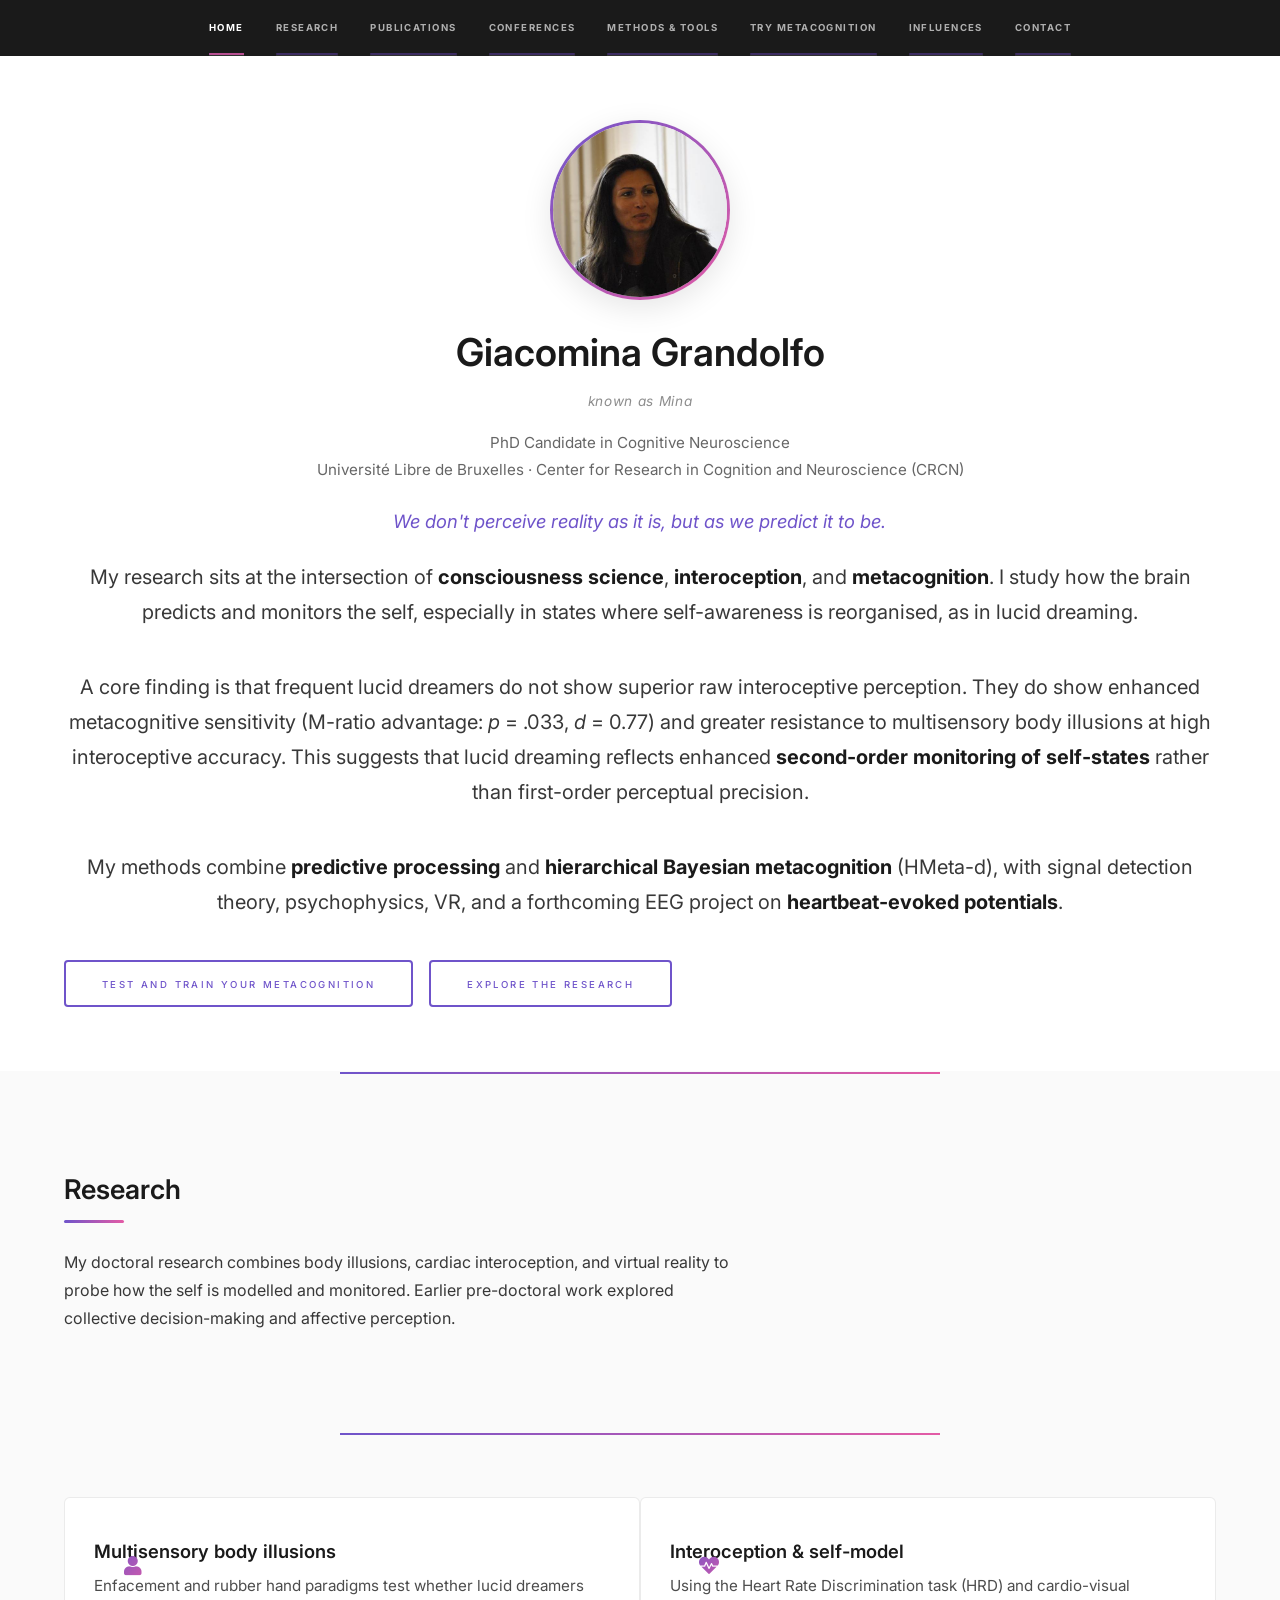
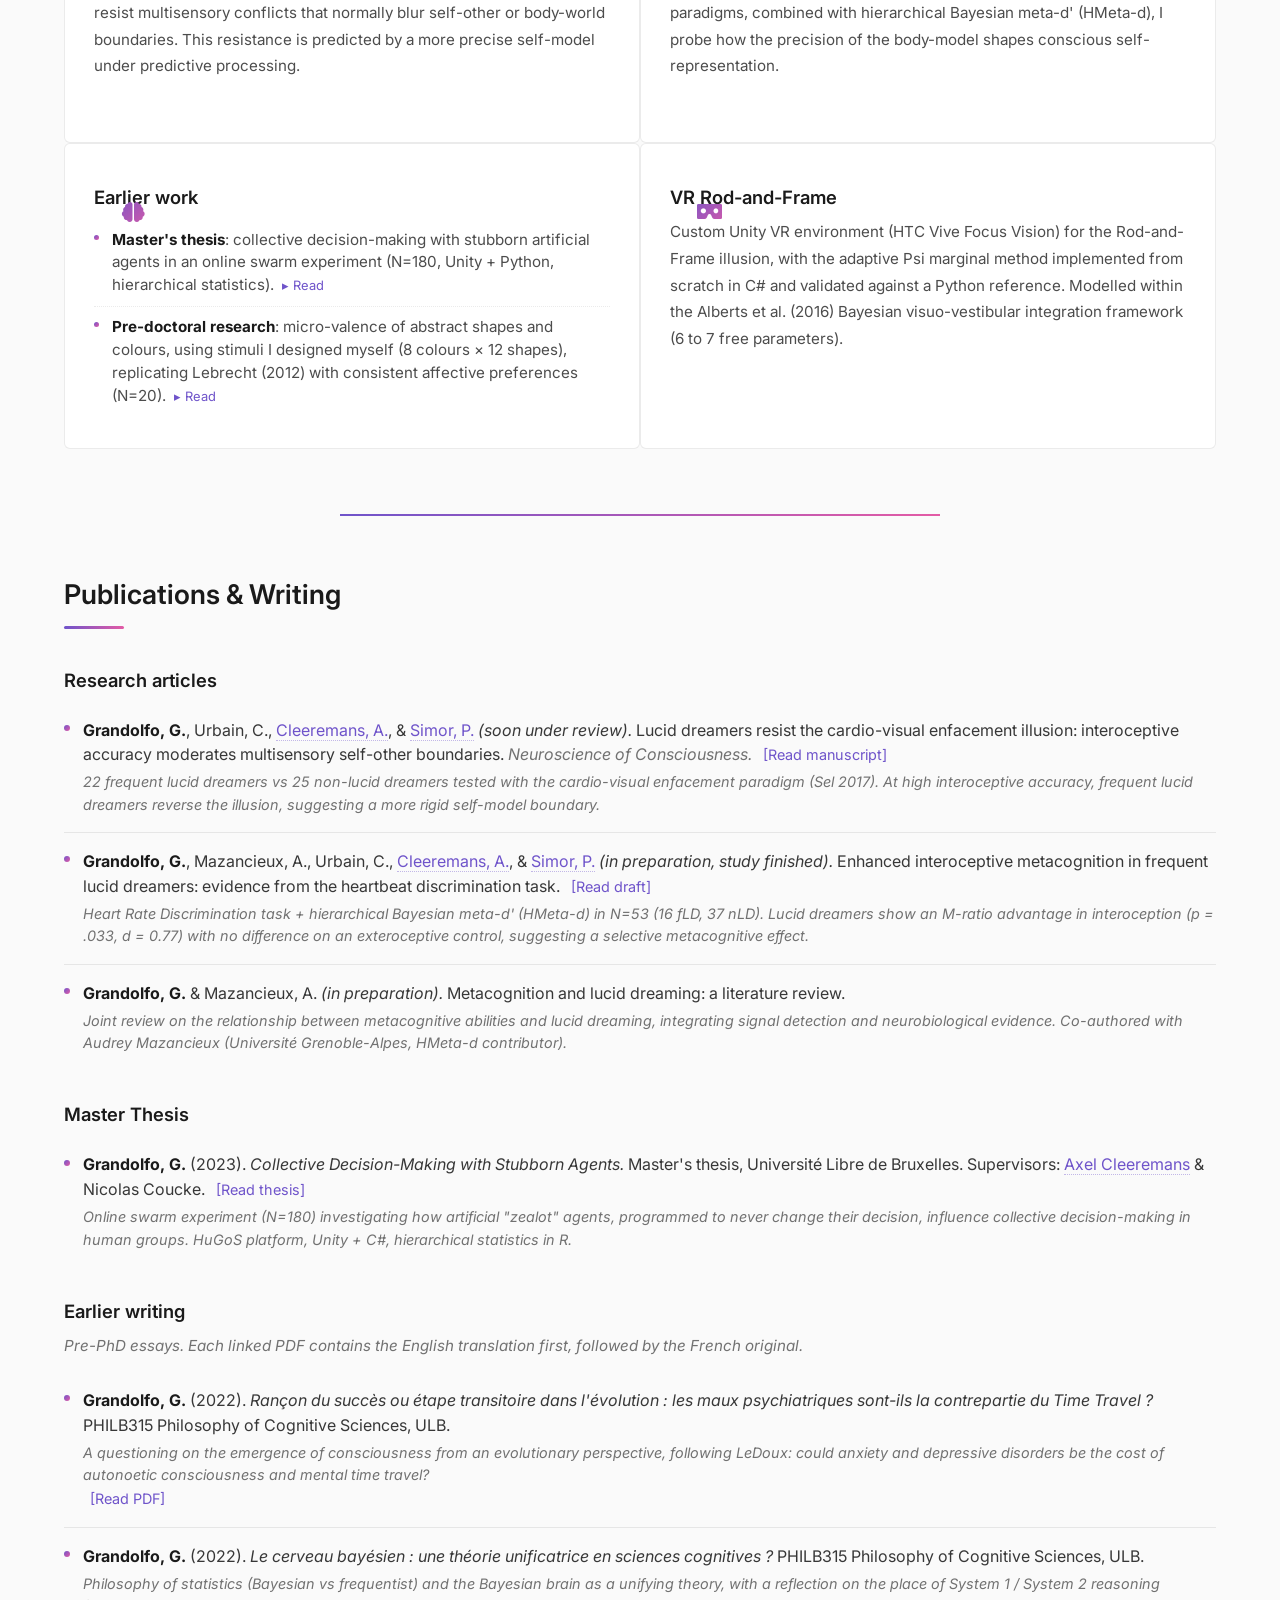
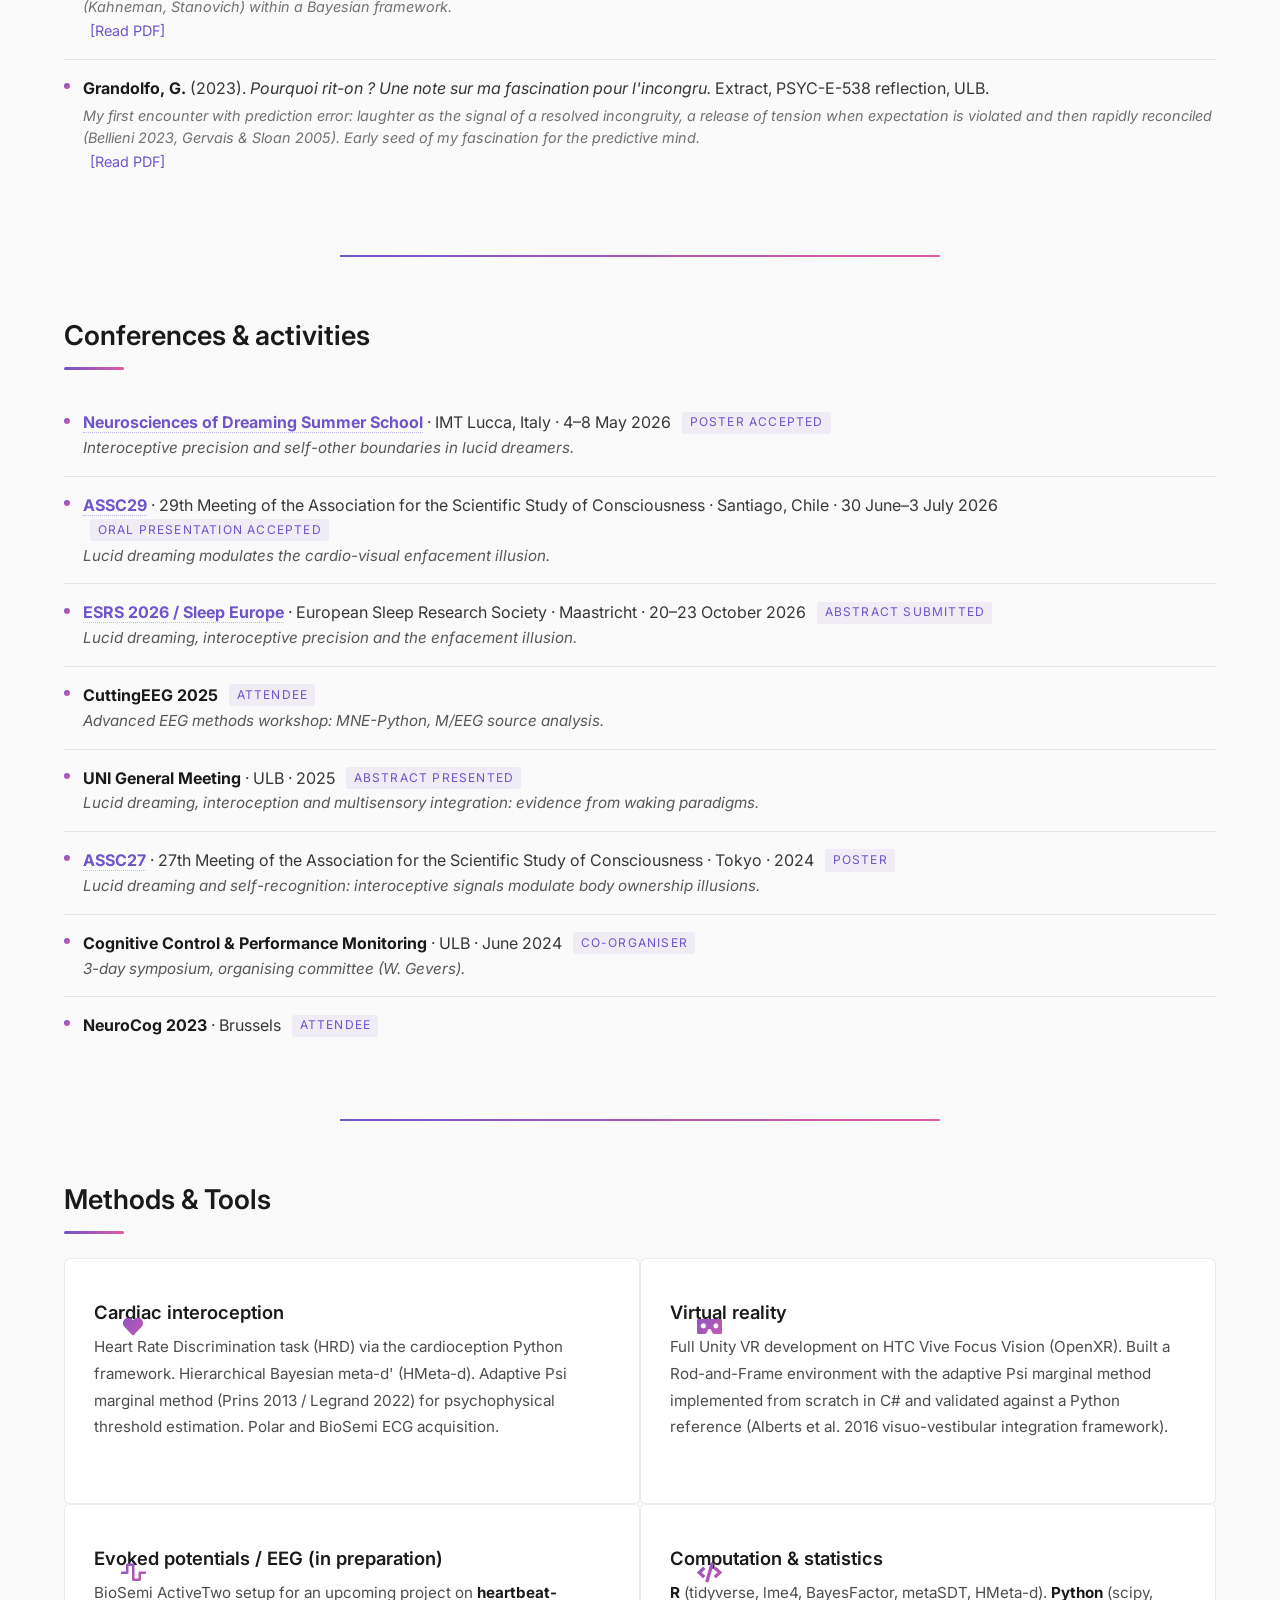
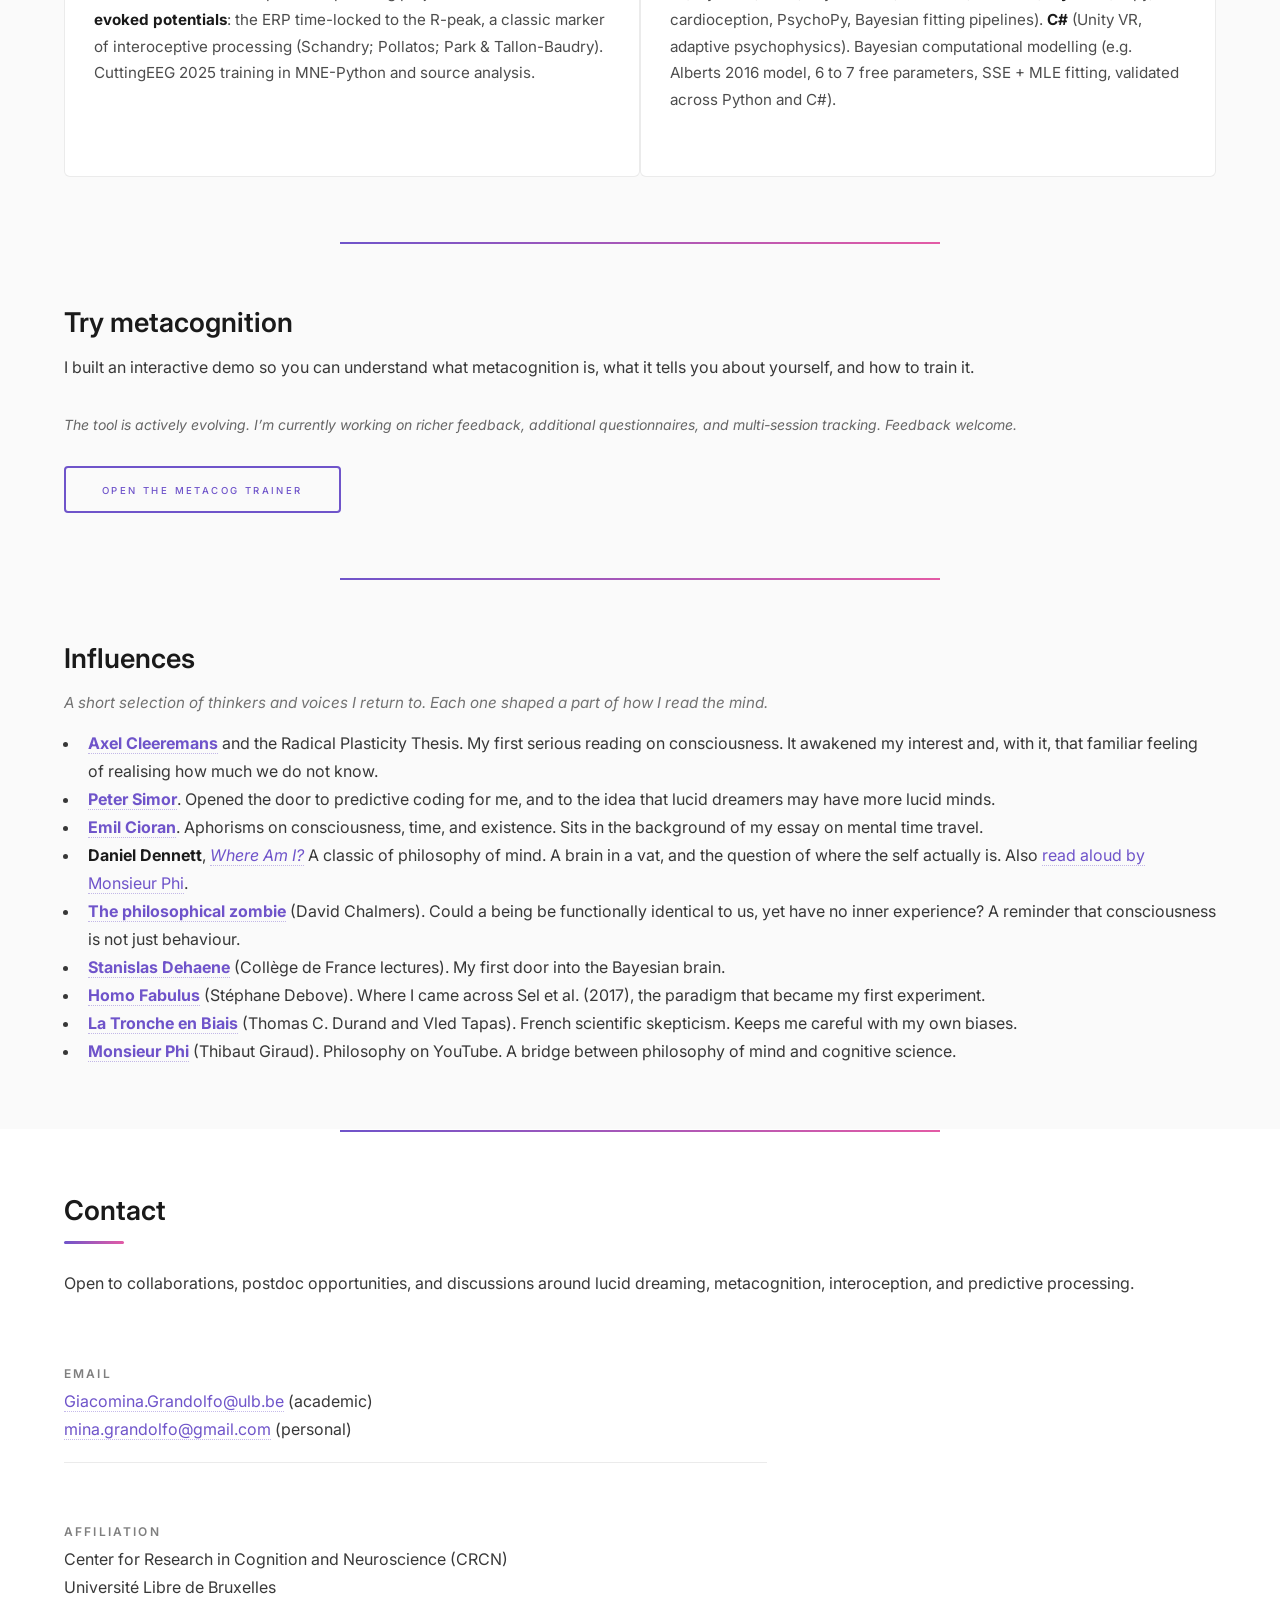
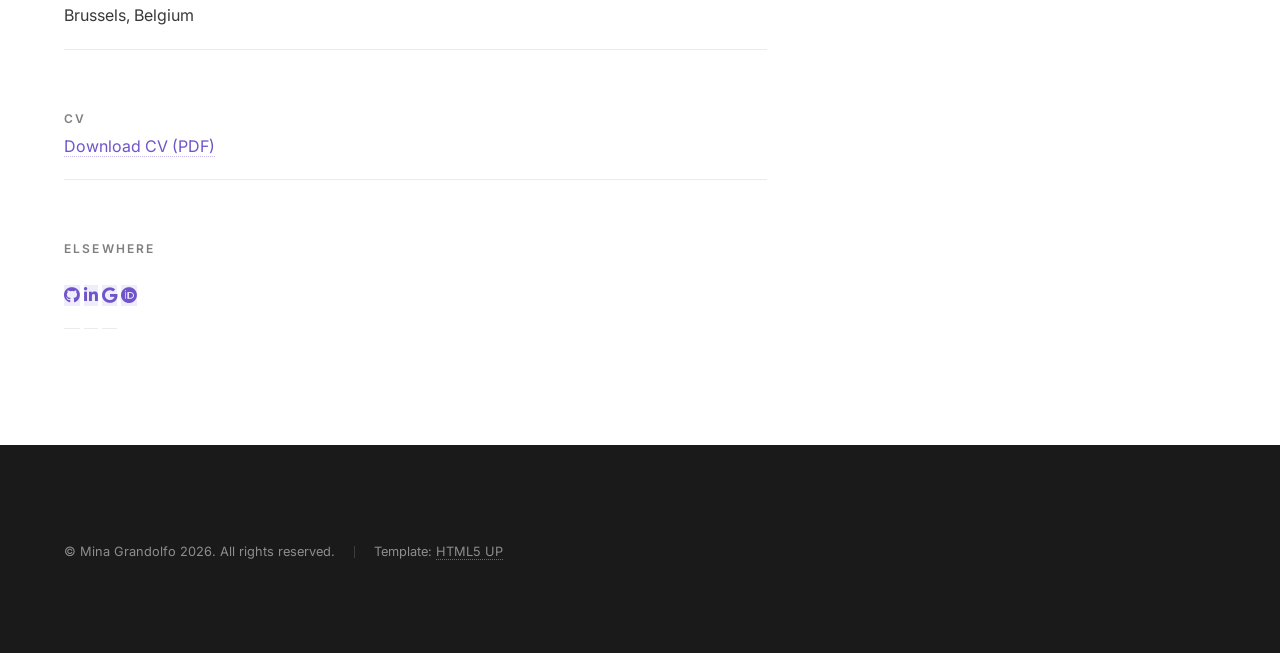
==== commit 5ed1c64f: "Update conferences and publications from CV: add poster titles, Brussels for NeuroCog, Urbain co-aut" ====
--- a/index.html
+++ b/index.html
@@ -108,14 +108,14 @@
 							<h3>Research articles</h3>
 							<ul class="pub-list">
 								<li>
-									<strong>Grandolfo, G.</strong>, <a href="https://www.imera.fr/en/researcher/peter-daniel-simor/" target="_blank" rel="noopener">Simor, P.</a>, &amp; <a href="https://axc.ulb.be/" target="_blank" rel="noopener">Cleeremans, A.</a> <em>(soon under review).</em>
+									<strong>Grandolfo, G.</strong>, Urbain, C., <a href="https://axc.ulb.be/" target="_blank" rel="noopener">Cleeremans, A.</a>, &amp; <a href="https://www.imera.fr/en/researcher/peter-daniel-simor/" target="_blank" rel="noopener">Simor, P.</a> <em>(soon under review).</em>
 									Lucid dreamers resist the cardio-visual enfacement illusion: interoceptive accuracy moderates multisensory self-other boundaries.
 									<span class="venue">Neuroscience of Consciousness.</span>
 									<a href="writing/lucid_dreamers_resist.pdf" target="_blank" rel="noopener" class="pdf-link">[Read manuscript]</a>
 									<span class="teaser">22 frequent lucid dreamers vs 25 non-lucid dreamers tested with the cardio-visual enfacement paradigm (Sel 2017). At high interoceptive accuracy, frequent lucid dreamers reverse the illusion, suggesting a more rigid self-model boundary.</span>
 								</li>
 								<li>
-									<strong>Grandolfo, G.</strong>, Mazancieux, A., <a href="https://www.imera.fr/en/researcher/peter-daniel-simor/" target="_blank" rel="noopener">Simor, P.</a>, &amp; <a href="https://axc.ulb.be/" target="_blank" rel="noopener">Cleeremans, A.</a> <em>(in preparation, study finished).</em>
+									<strong>Grandolfo, G.</strong>, Mazancieux, A., Urbain, C., <a href="https://axc.ulb.be/" target="_blank" rel="noopener">Cleeremans, A.</a>, &amp; <a href="https://www.imera.fr/en/researcher/peter-daniel-simor/" target="_blank" rel="noopener">Simor, P.</a> <em>(in preparation, study finished).</em>
 									Enhanced interoceptive metacognition in frequent lucid dreamers: evidence from the heartbeat discrimination task.
 									<a href="writing/enhanced_interoceptive_metacognition.pdf" target="_blank" rel="noopener" class="pdf-link">[Read draft]</a>
 									<span class="teaser">Heart Rate Discrimination task + hierarchical Bayesian meta-d' (HMeta-d) in N=53 (16 fLD, 37 nLD). Lucid dreamers show an M-ratio advantage in interoception (p = .033, d = 0.77) with no difference on an exteroceptive control, suggesting a selective metacognitive effect.</span>
@@ -140,31 +140,28 @@
 							</ul>
 
 							<h3>Earlier writing</h3>
-							<p class="section-intro">Pre-PhD essays exploring the questions that eventually led me to the PhD. Titles and summaries in English, French original below each entry.</p>
+							<p class="section-intro">Pre-PhD essays. Each linked PDF contains the English translation first, followed by the French original.</p>
 							<ul class="pub-list">
 								<li>
 									<strong>Grandolfo, G.</strong> (2022).
 									<em>Rançon du succès ou étape transitoire dans l'évolution&nbsp;: les maux psychiatriques sont-ils la contrepartie du Time Travel&nbsp;?</em>
 									PHILB315 Philosophy of Cognitive Sciences, ULB.
-									<span class="english-note">Originally written in French. The linked PDF contains an English translation first, with the French original below.</span>
 									<span class="teaser">A questioning on the emergence of consciousness from an evolutionary perspective, following LeDoux: could anxiety and depressive disorders be the cost of autonoetic consciousness and mental time travel?</span>
-									<a href="writing/rancon_du_succes.pdf" target="_blank" rel="noopener" class="pdf-link">[Read the full essay (English translation, with French original below)]</a>
+									<a href="writing/rancon_du_succes.pdf" target="_blank" rel="noopener" class="pdf-link">[Read PDF]</a>
 								</li>
 								<li>
 									<strong>Grandolfo, G.</strong> (2022).
 									<em>Le cerveau bayésien : une théorie unificatrice en sciences cognitives ?</em>
 									PHILB315 Philosophy of Cognitive Sciences, ULB.
-									<span class="english-note">Originally written in French. The linked PDF contains an English translation first, with the French original below.</span>
 									<span class="teaser">Philosophy of statistics (Bayesian vs frequentist) and the Bayesian brain as a unifying theory, with a reflection on the place of System 1 / System 2 reasoning (Kahneman, Stanovich) within a Bayesian framework.</span>
-									<a href="writing/cerveau_bayesien.pdf" target="_blank" rel="noopener" class="pdf-link">[Read the full essay (English translation, with French original below)]</a>
+									<a href="writing/cerveau_bayesien.pdf" target="_blank" rel="noopener" class="pdf-link">[Read PDF]</a>
 								</li>
 								<li>
 									<strong>Grandolfo, G.</strong> (2023).
 									<em>Pourquoi rit-on&nbsp;? Une note sur ma fascination pour l'incongru.</em>
 									Extract, PSYC-E-538 reflection, ULB.
-									<span class="english-note">Originally written in French. The linked PDF contains an English translation first, with the French original below.</span>
 									<span class="teaser">My first encounter with prediction error: laughter as the signal of a resolved incongruity, a release of tension when expectation is violated and then rapidly reconciled (Bellieni 2023, Gervais &amp; Sloan 2005). Early seed of my fascination for the predictive mind.</span>
-									<a href="writing/pourquoi_rit_on.pdf" target="_blank" rel="noopener" class="pdf-link">[Read the full essay (English translation, with French original below)]</a>
+									<a href="writing/pourquoi_rit_on.pdf" target="_blank" rel="noopener" class="pdf-link">[Read PDF]</a>
 								</li>
 							</ul>
 						</div>
@@ -175,14 +172,14 @@
 						<div class="inner">
 							<h2>Conferences &amp; activities</h2>
 							<ul class="conf-list">
-								<li><strong>ASSC29</strong> &middot; Santiago, Chile &middot; July 2026 <span class="conf-type">Oral / Poster accepted</span><br /><em>Lucid dreaming modulates the cardio-visual enfacement illusion.</em></li>
-								<li><strong>ESRS 2026</strong> &middot; European Sleep Research Society <span class="conf-type">Abstract submitted</span><br /><em>Lucid dreaming, interoceptive precision and the enfacement illusion.</em></li>
-								<li><strong>ASSC27</strong> &middot; Tokyo &middot; 2024 <span class="conf-type">Poster</span><br /><em>Lucid dreaming and self-recognition: interoceptive signals modulate body ownership illusions.</em></li>
-								<li><strong>ASSC24</strong> &middot; 2024 <span class="conf-type">Poster</span></li>
+								<li><strong><a href="https://nodsummerschool.imtlucca.it/" target="_blank" rel="noopener">Neurosciences of Dreaming Summer School</a></strong> &middot; IMT Lucca, Italy &middot; 4&ndash;8 May 2026 <span class="conf-type">Poster accepted</span><br /><em>Interoceptive precision and self-other boundaries in lucid dreamers.</em></li>
+								<li><strong><a href="https://theassc.org/assc-29/" target="_blank" rel="noopener">ASSC29</a></strong> &middot; 29th Meeting of the Association for the Scientific Study of Consciousness &middot; Santiago, Chile &middot; 30 June&ndash;3 July 2026 <span class="conf-type">Oral presentation accepted</span><br /><em>Lucid dreaming modulates the cardio-visual enfacement illusion.</em></li>
+								<li><strong><a href="https://esrs.eu/sleep-congress/" target="_blank" rel="noopener">ESRS 2026 / Sleep Europe</a></strong> &middot; European Sleep Research Society &middot; Maastricht &middot; 20&ndash;23 October 2026 <span class="conf-type">Abstract submitted</span><br /><em>Lucid dreaming, interoceptive precision and the enfacement illusion.</em></li>
+								<li><strong>CuttingEEG 2025</strong> <span class="conf-type">Attendee</span><br /><em>Advanced EEG methods workshop: MNE-Python, M/EEG source analysis.</em></li>
+								<li><strong>UNI General Meeting</strong> &middot; ULB &middot; 2025 <span class="conf-type">Abstract presented</span><br /><em>Lucid dreaming, interoception and multisensory integration: evidence from waking paradigms.</em></li>
+								<li><strong><a href="https://assc27.net/" target="_blank" rel="noopener">ASSC27</a></strong> &middot; 27th Meeting of the Association for the Scientific Study of Consciousness &middot; Tokyo &middot; 2024 <span class="conf-type">Poster</span><br /><em>Lucid dreaming and self-recognition: interoceptive signals modulate body ownership illusions.</em></li>
 								<li><strong>Cognitive Control &amp; Performance Monitoring</strong> &middot; ULB &middot; June 2024 <span class="conf-type">Co-organiser</span><br /><em>3-day symposium, organising committee (W. Gevers).</em></li>
-								<li><strong>CuttingEEG 2025</strong> <span class="conf-type">Attendee</span><br /><em>Advanced EEG methods workshop: MNE-Python, M/EEG source analysis.</em></li>
-								<li><strong>UNI General Meeting</strong> &middot; 2025 <span class="conf-type">Abstract presented</span></li>
-								<li><strong>NeuroCog 2023</strong> <span class="conf-type">Attendee</span></li>
+								<li><strong>NeuroCog 2023</strong> &middot; Brussels <span class="conf-type">Attendee</span></li>
 							</ul>
 						</div>
 					</section>
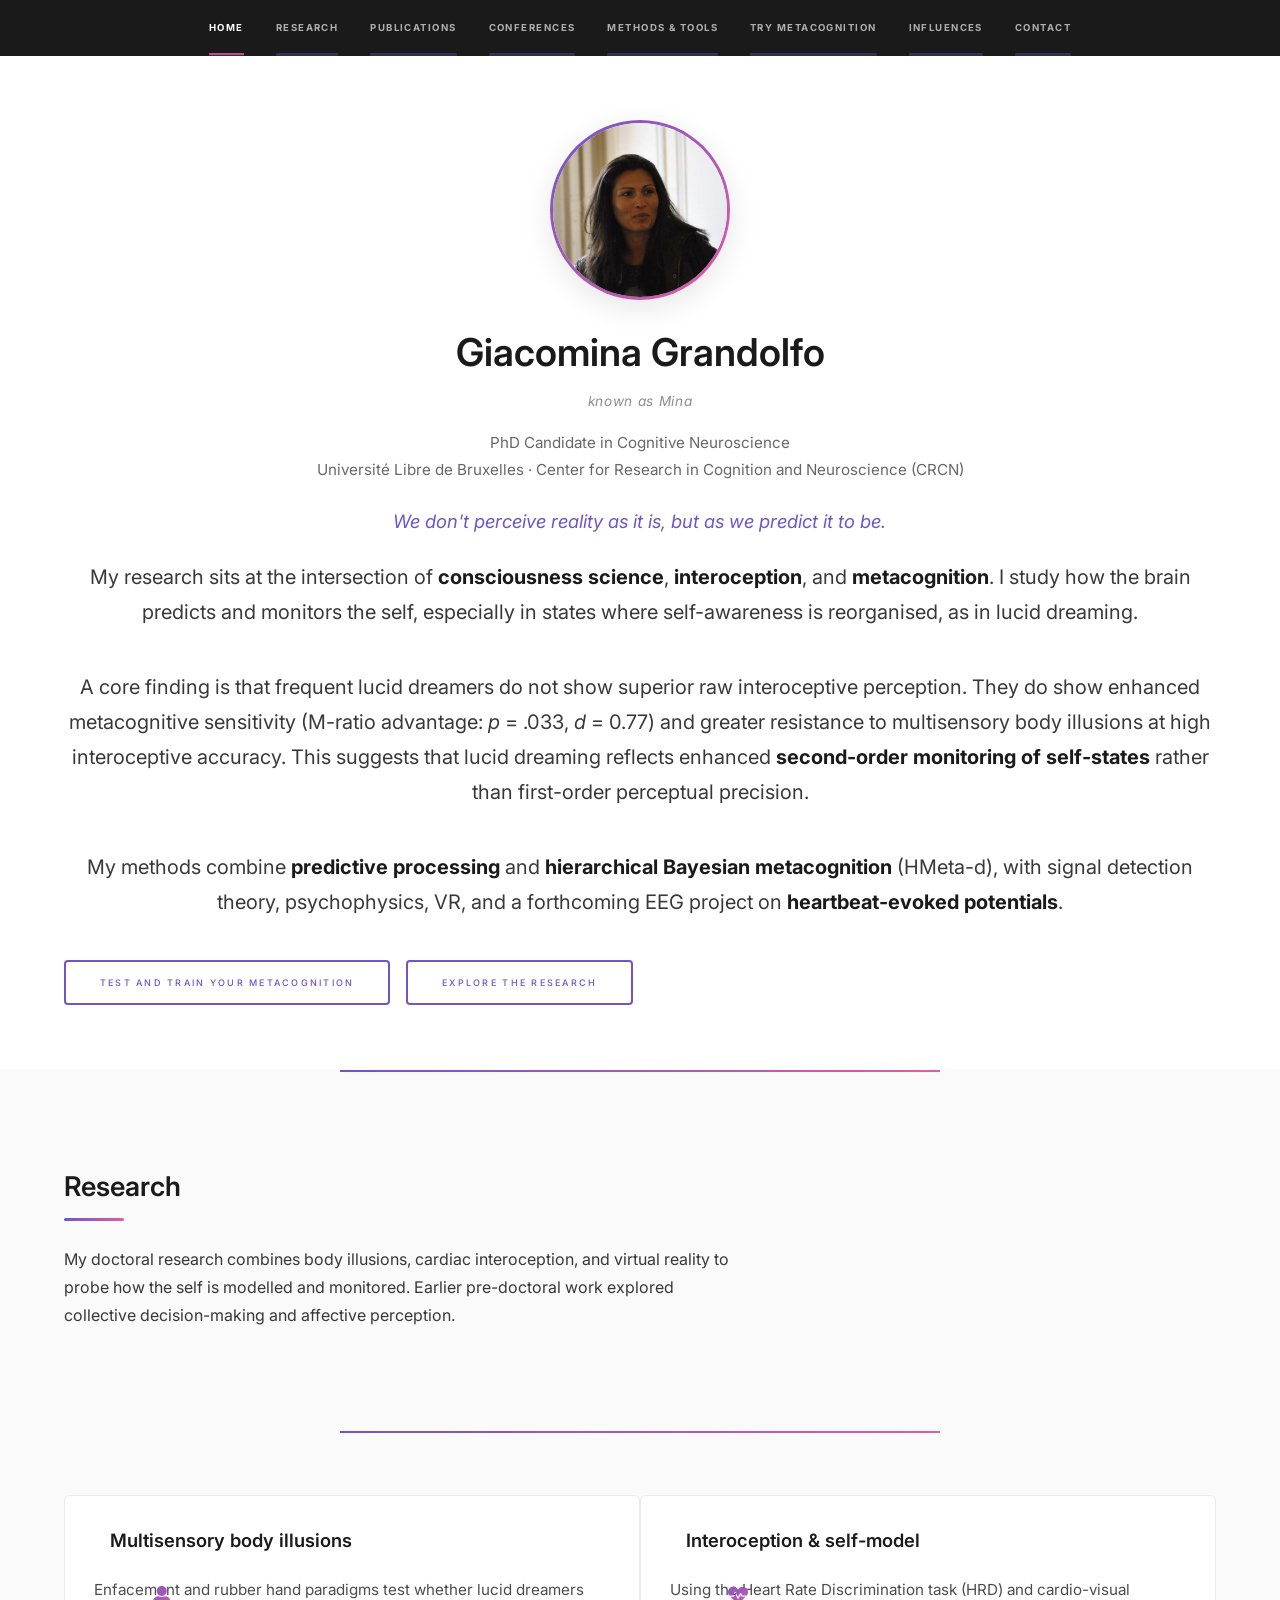
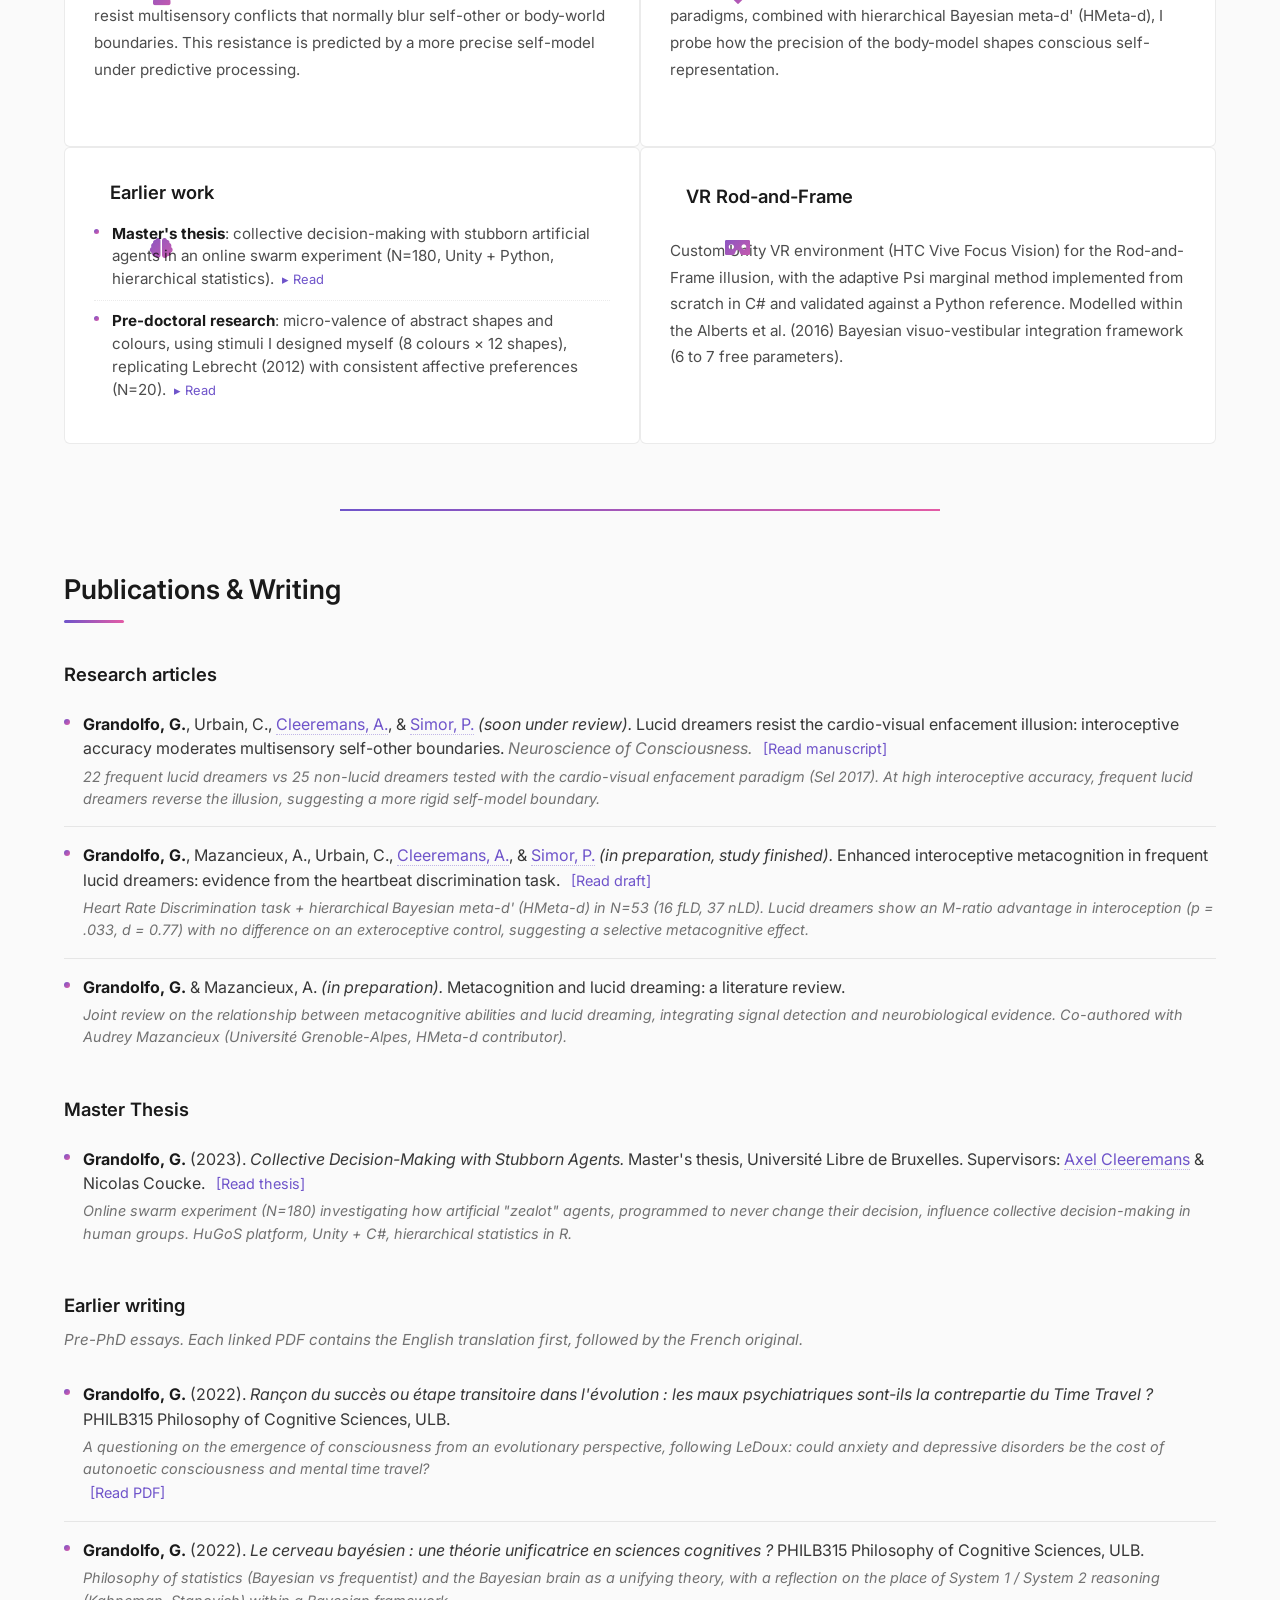
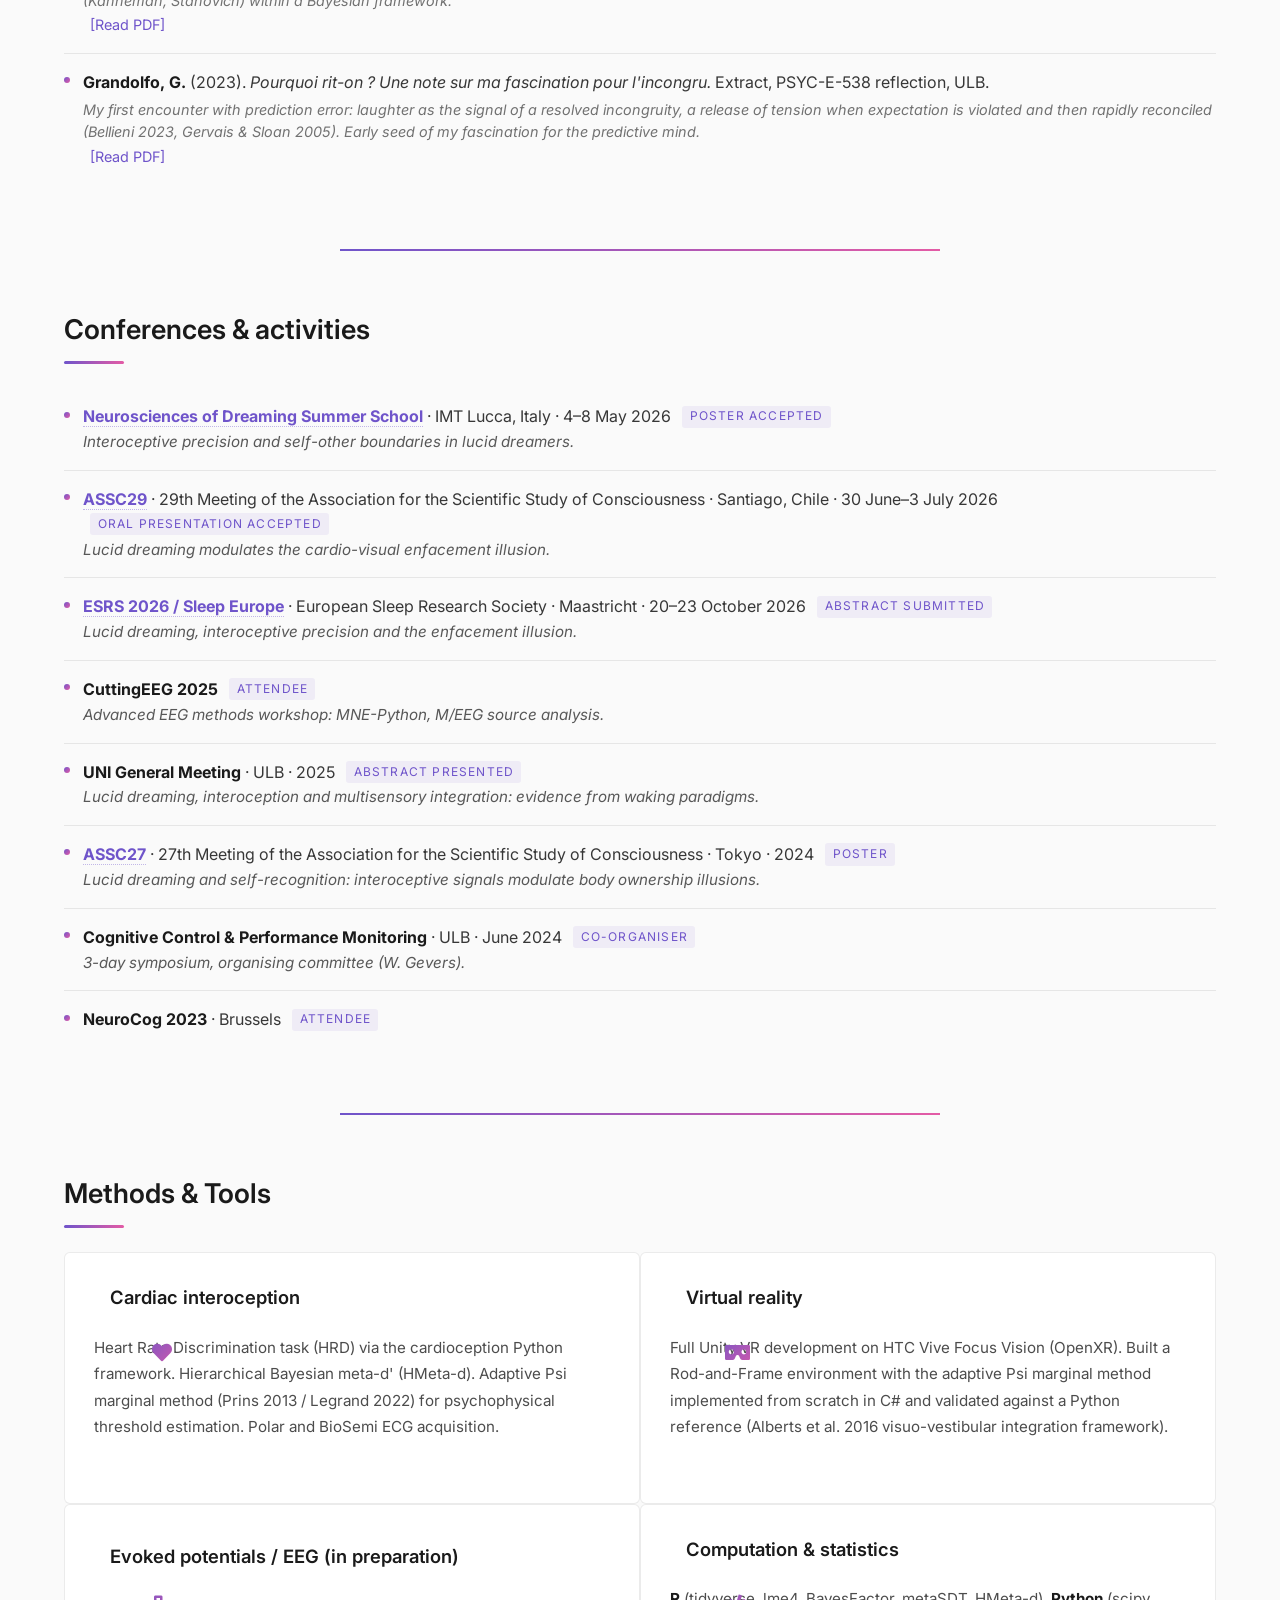
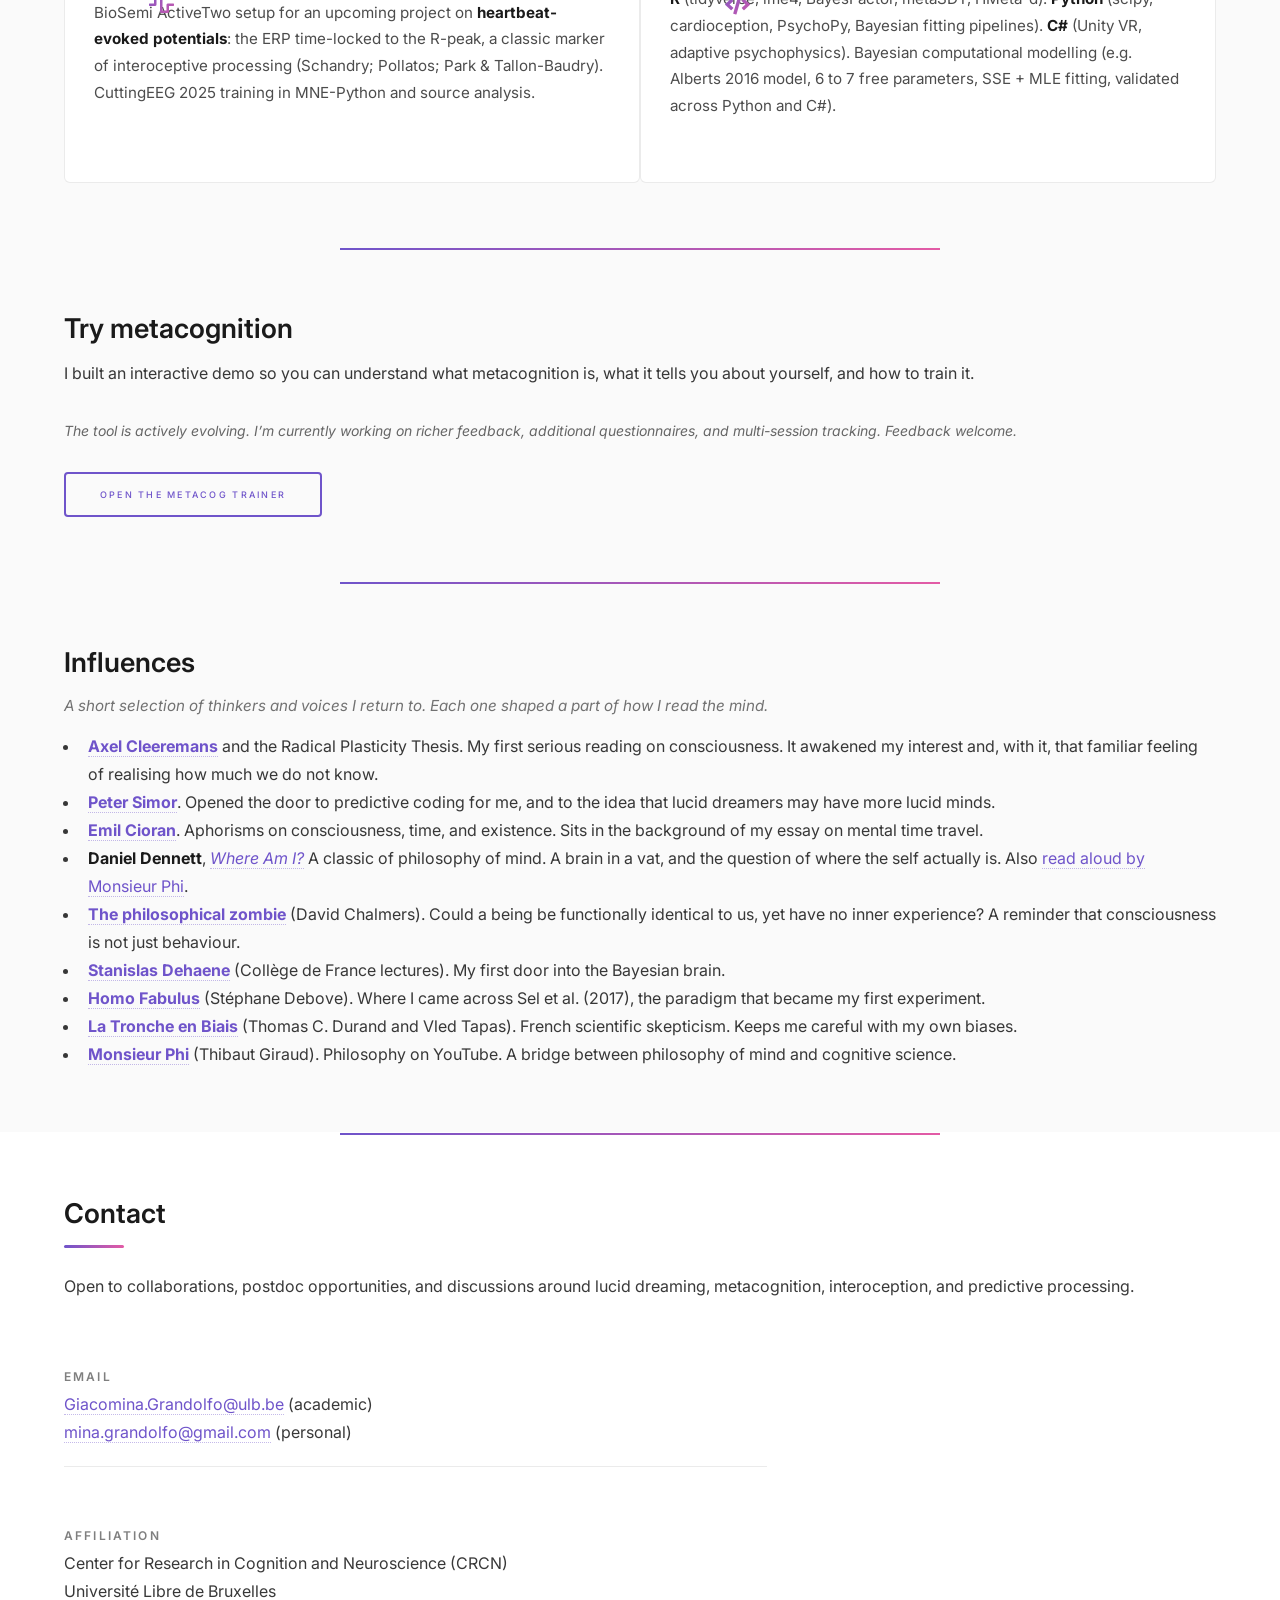
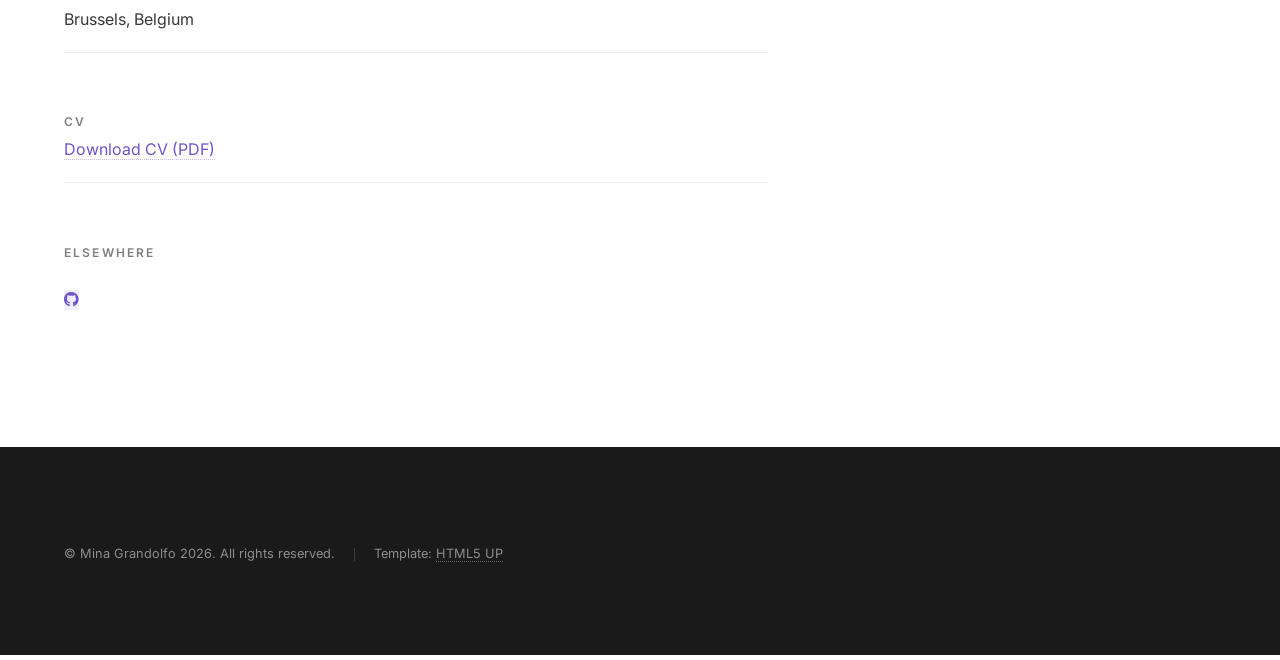
==== commit 181d907a: "Contact: remove ORCID + LinkedIn + Scholar placeholders, keep only GitHub" ====
--- a/index.html
+++ b/index.html
@@ -283,15 +283,12 @@
 										</li>
 										<li>
 											<h3>CV</h3>
-											<a href="writing/CV_Grandolfo_Fleming_2026.pdf" target="_blank" rel="noopener">Download CV (PDF)</a>
+											<a href="writing/cv_grandolfo_2026.pdf" target="_blank" rel="noopener">Download CV (PDF)</a>
 										</li>
 										<li>
 											<h3>Elsewhere</h3>
 											<ul class="icons">
 												<li><a href="https://github.com/minagrandolfo" target="_blank" rel="noopener" class="icon brands fa-github"><span class="label">GitHub</span></a></li>
-												<li><a href="https://www.linkedin.com/" target="_blank" rel="noopener" class="icon brands fa-linkedin-in"><span class="label">LinkedIn</span></a></li>
-												<li><a href="https://scholar.google.com/" target="_blank" rel="noopener" class="icon brands fa-google"><span class="label">Google Scholar</span></a></li>
-												<li><a href="https://orcid.org/" target="_blank" rel="noopener" class="icon brands fa-orcid"><span class="label">ORCID</span></a></li>
 											</ul>
 										</li>
 									</ul>
--- a/assets/css/custom.css
+++ b/assets/css/custom.css
@@ -336,6 +336,34 @@
 	font-size: 0.95em !important;
 }
 
+/* Desktop: icon next to title (inline). Mobile: icon above title (default). */
+@media screen and (min-width: 736px) {
+	.features section {
+		display: grid;
+		grid-template-columns: auto 1fr;
+		column-gap: 1em;
+		align-items: start;
+	}
+	.features section .icon.major {
+		grid-row: 1;
+		grid-column: 1;
+		align-self: center;
+		margin: 0 !important;
+	}
+	.features section h3 {
+		grid-row: 1;
+		grid-column: 2;
+		margin-top: 0 !important;
+		align-self: center;
+	}
+	.features section > p,
+	.features section > ul {
+		grid-row: 2;
+		grid-column: 1 / -1;
+		margin-top: 1em;
+	}
+}
+
 .features .card-list {
 	list-style: none !important;
 	padding: 0 !important;
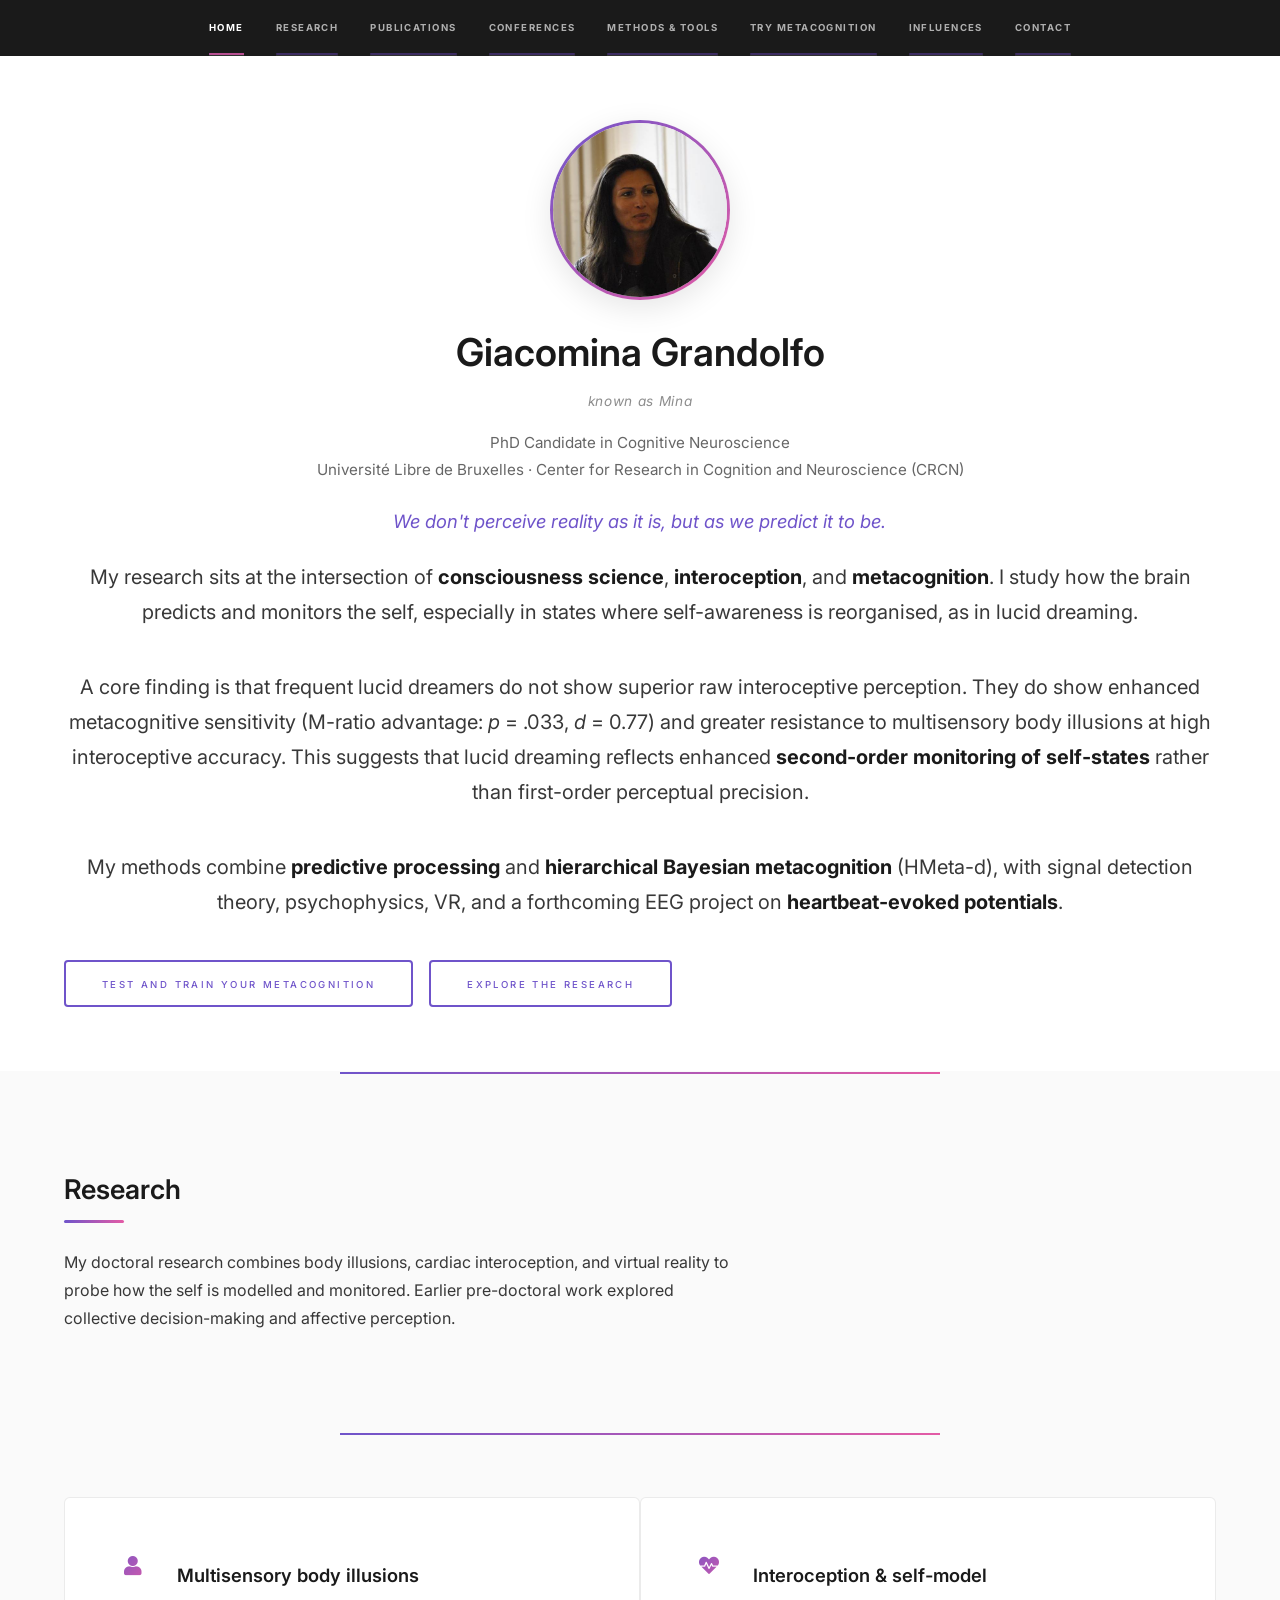
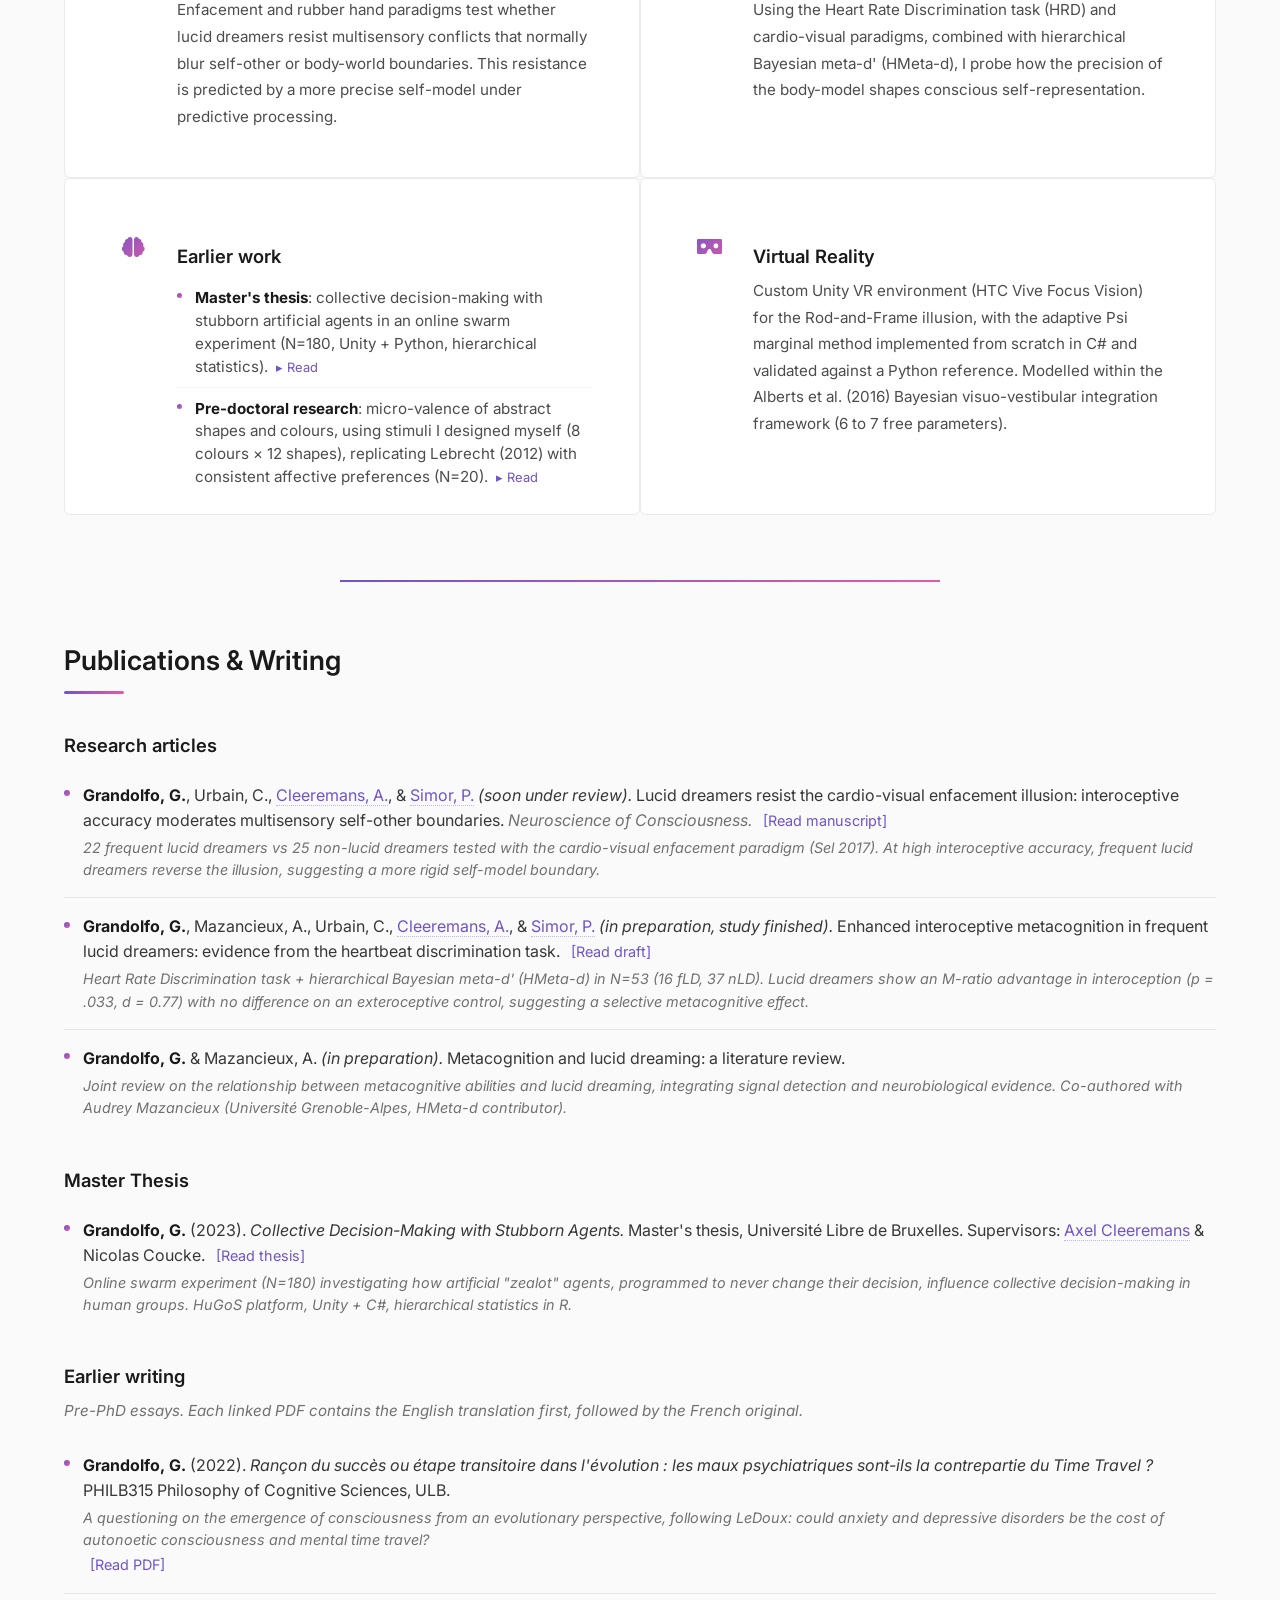
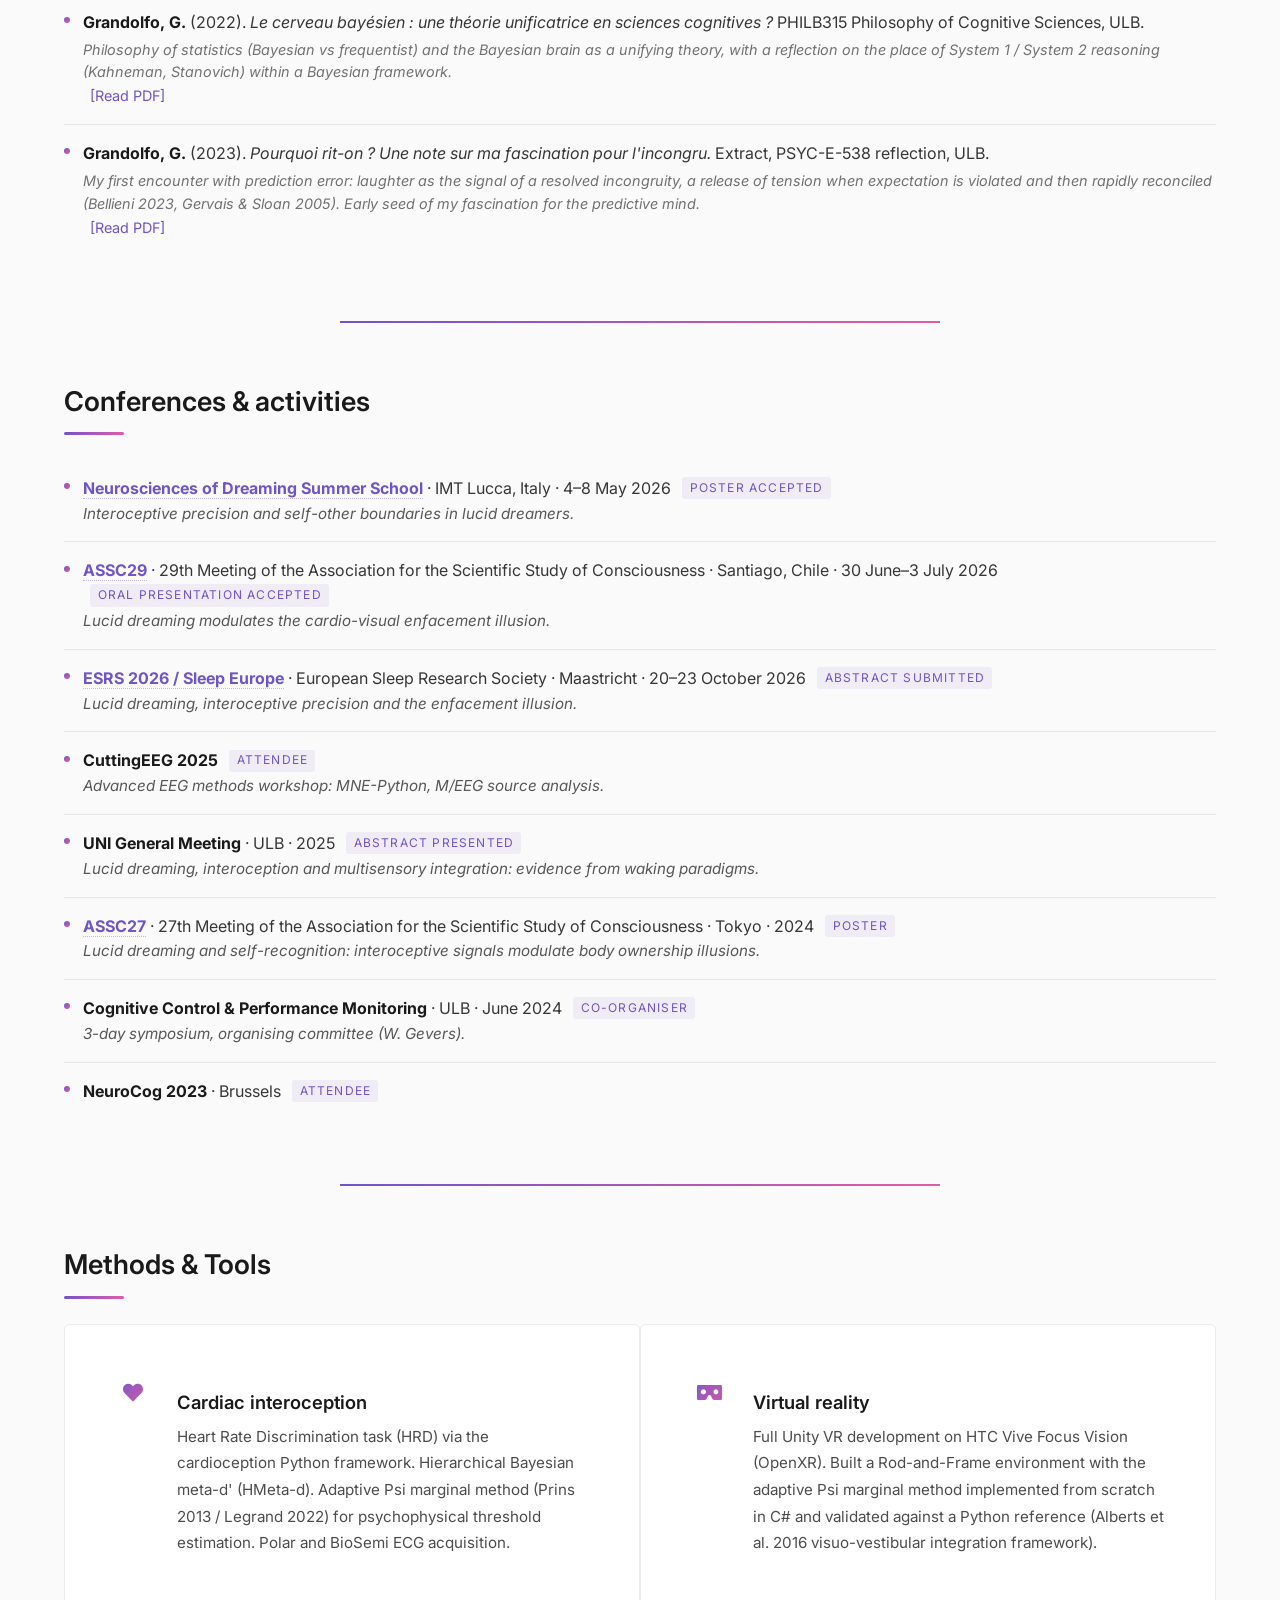
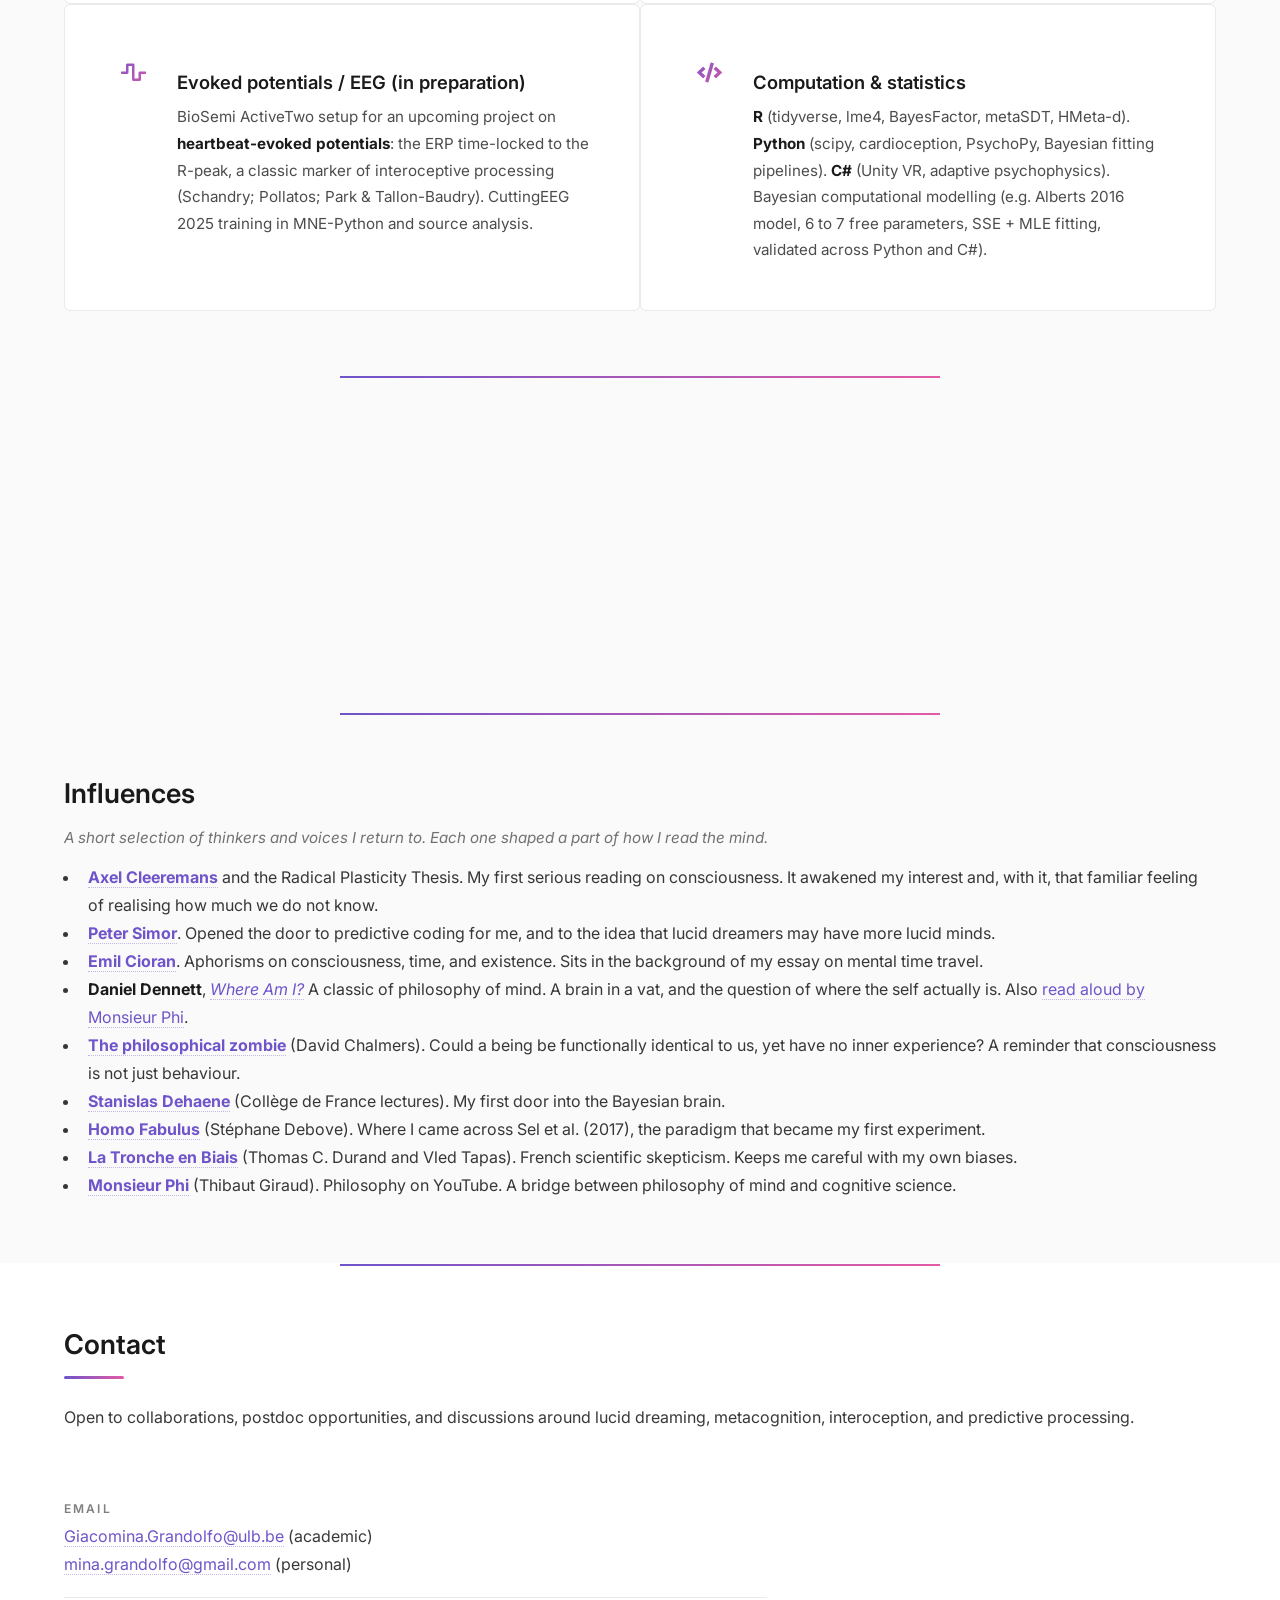
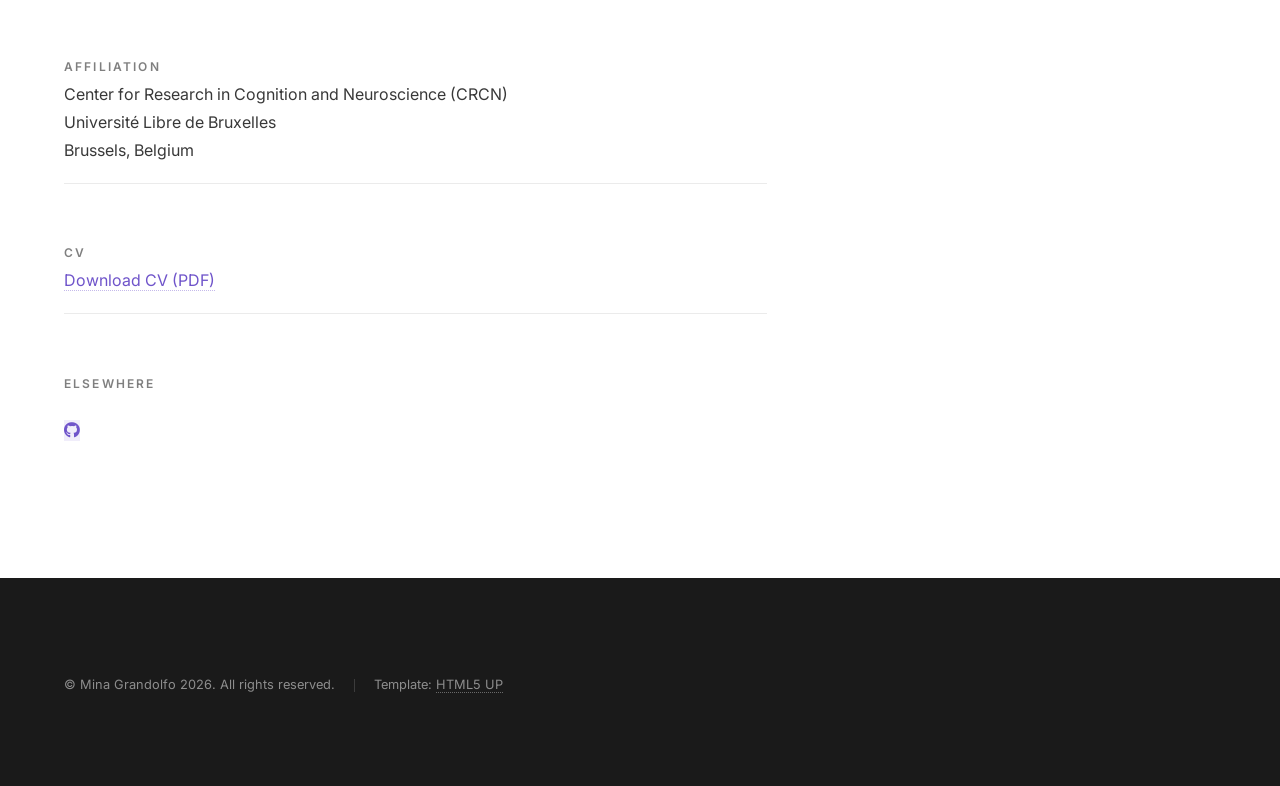
==== commit 6250d3d7: "Rename VR card to Virtual Reality + center hero buttons on mobile" ====
--- a/index.html
+++ b/index.html
@@ -93,7 +93,7 @@
 								</section>
 								<section>
 									<span class="icon solid major fa-vr-cardboard"></span>
-									<h3>VR Rod-and-Frame</h3>
+									<h3>Virtual Reality</h3>
 									<p>Custom Unity VR environment (HTC Vive Focus Vision) for the Rod-and-Frame illusion, with the adaptive Psi marginal method implemented from scratch in C# and validated against a Python reference. Modelled within the Alberts et al. (2016) Bayesian visuo-vestibular integration framework (6 to 7 free parameters).</p>
 								</section>
 							</div>
--- a/assets/css/custom.css
+++ b/assets/css/custom.css
@@ -304,8 +304,33 @@
 	border: 1px solid rgba(0, 0, 0, 0.08) !important;
 	background: #ffffff !important;
 	border-radius: 6px !important;
-	padding: 2em 1.8em !important;
 	transition: box-shadow 0.2s, transform 0.2s !important;
+}
+
+@media screen and (max-width: 480px) {
+	.features section {
+		padding: 2em 1.5em 1em 1.5em !important;
+	}
+}
+
+/* Mobile: center hero action buttons properly */
+@media screen and (max-width: 736px) {
+	#intro ul.actions {
+		display: flex;
+		flex-direction: column;
+		align-items: center;
+		gap: 0.8em;
+	}
+	#intro ul.actions li {
+		width: 100%;
+		max-width: 380px;
+		padding: 0;
+	}
+	#intro ul.actions .button {
+		width: 100%;
+		text-align: center;
+		white-space: normal;
+	}
 }
 
 .features section:hover {
@@ -334,34 +359,6 @@
 .features section p {
 	color: rgba(0, 0, 0, 0.7) !important;
 	font-size: 0.95em !important;
-}
-
-/* Desktop: icon next to title (inline). Mobile: icon above title (default). */
-@media screen and (min-width: 736px) {
-	.features section {
-		display: grid;
-		grid-template-columns: auto 1fr;
-		column-gap: 1em;
-		align-items: start;
-	}
-	.features section .icon.major {
-		grid-row: 1;
-		grid-column: 1;
-		align-self: center;
-		margin: 0 !important;
-	}
-	.features section h3 {
-		grid-row: 1;
-		grid-column: 2;
-		margin-top: 0 !important;
-		align-self: center;
-	}
-	.features section > p,
-	.features section > ul {
-		grid-row: 2;
-		grid-column: 1 / -1;
-		margin-top: 1em;
-	}
 }
 
 .features .card-list {
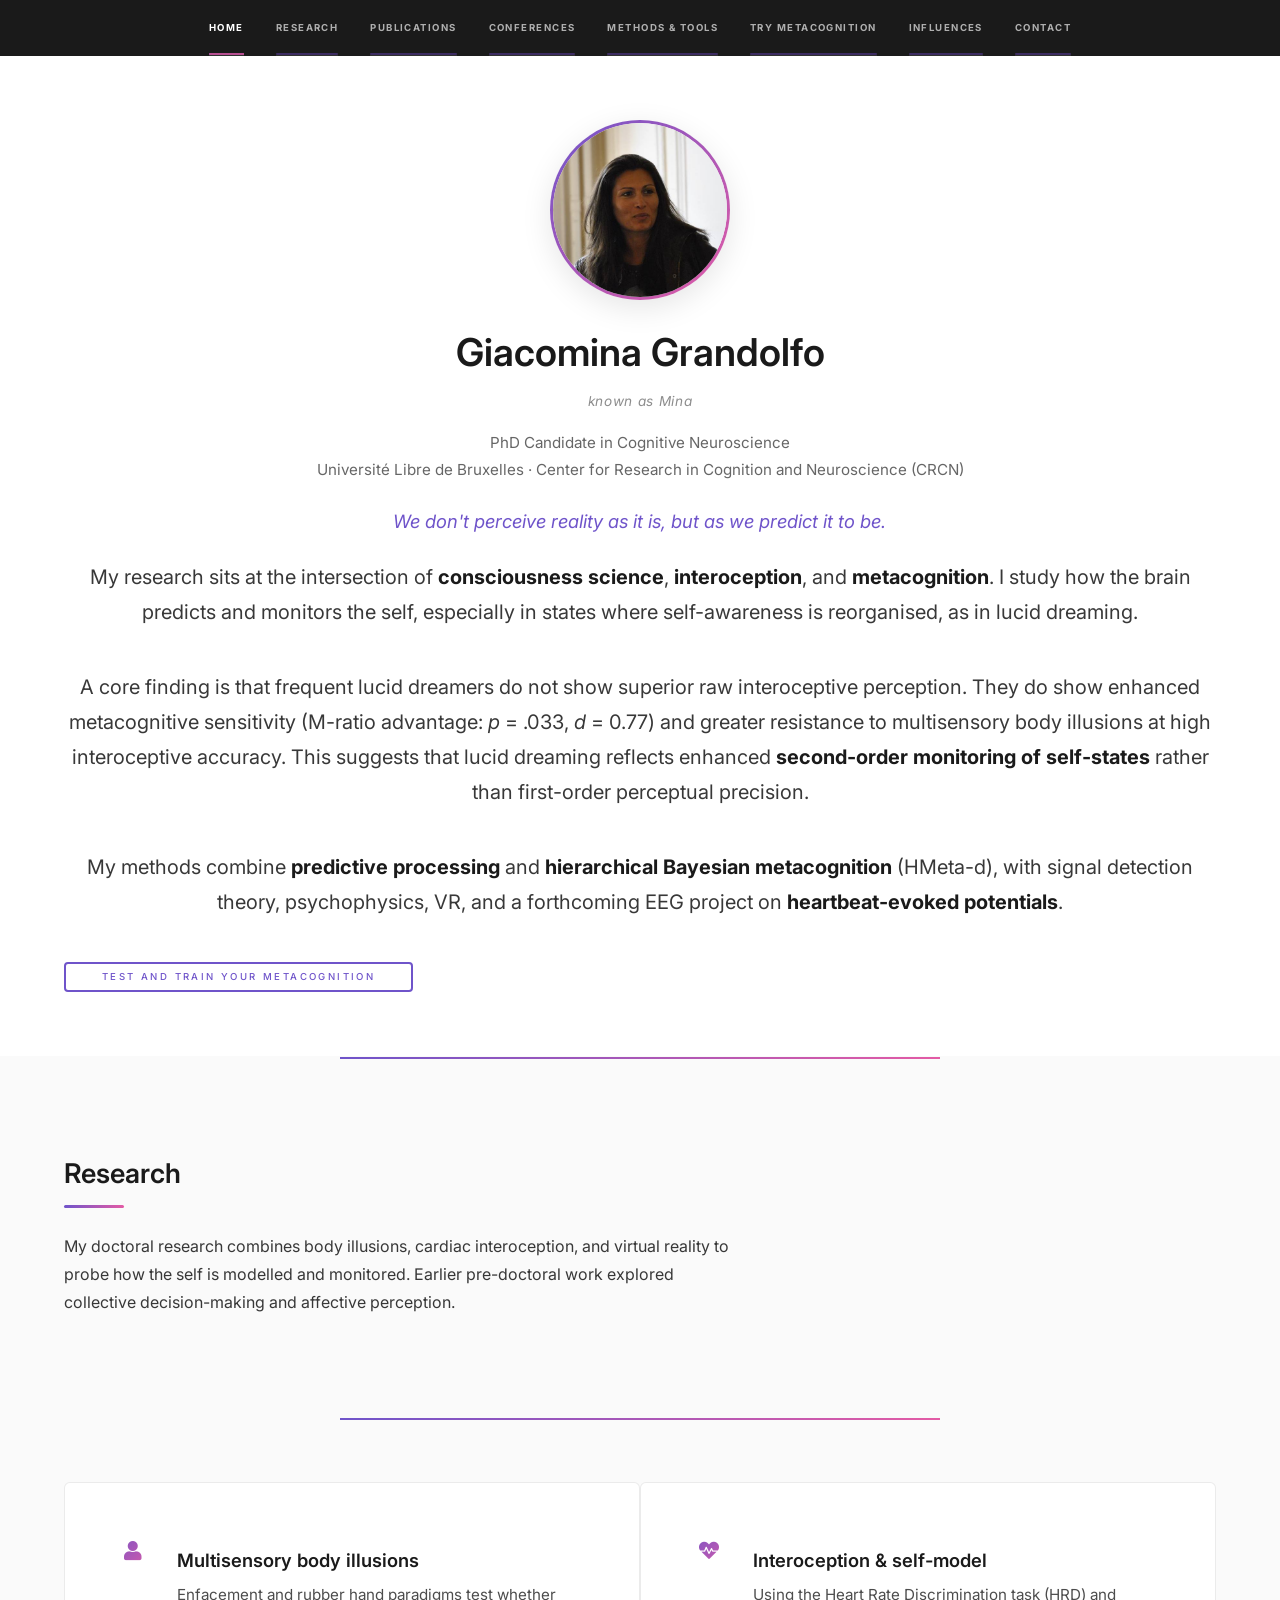
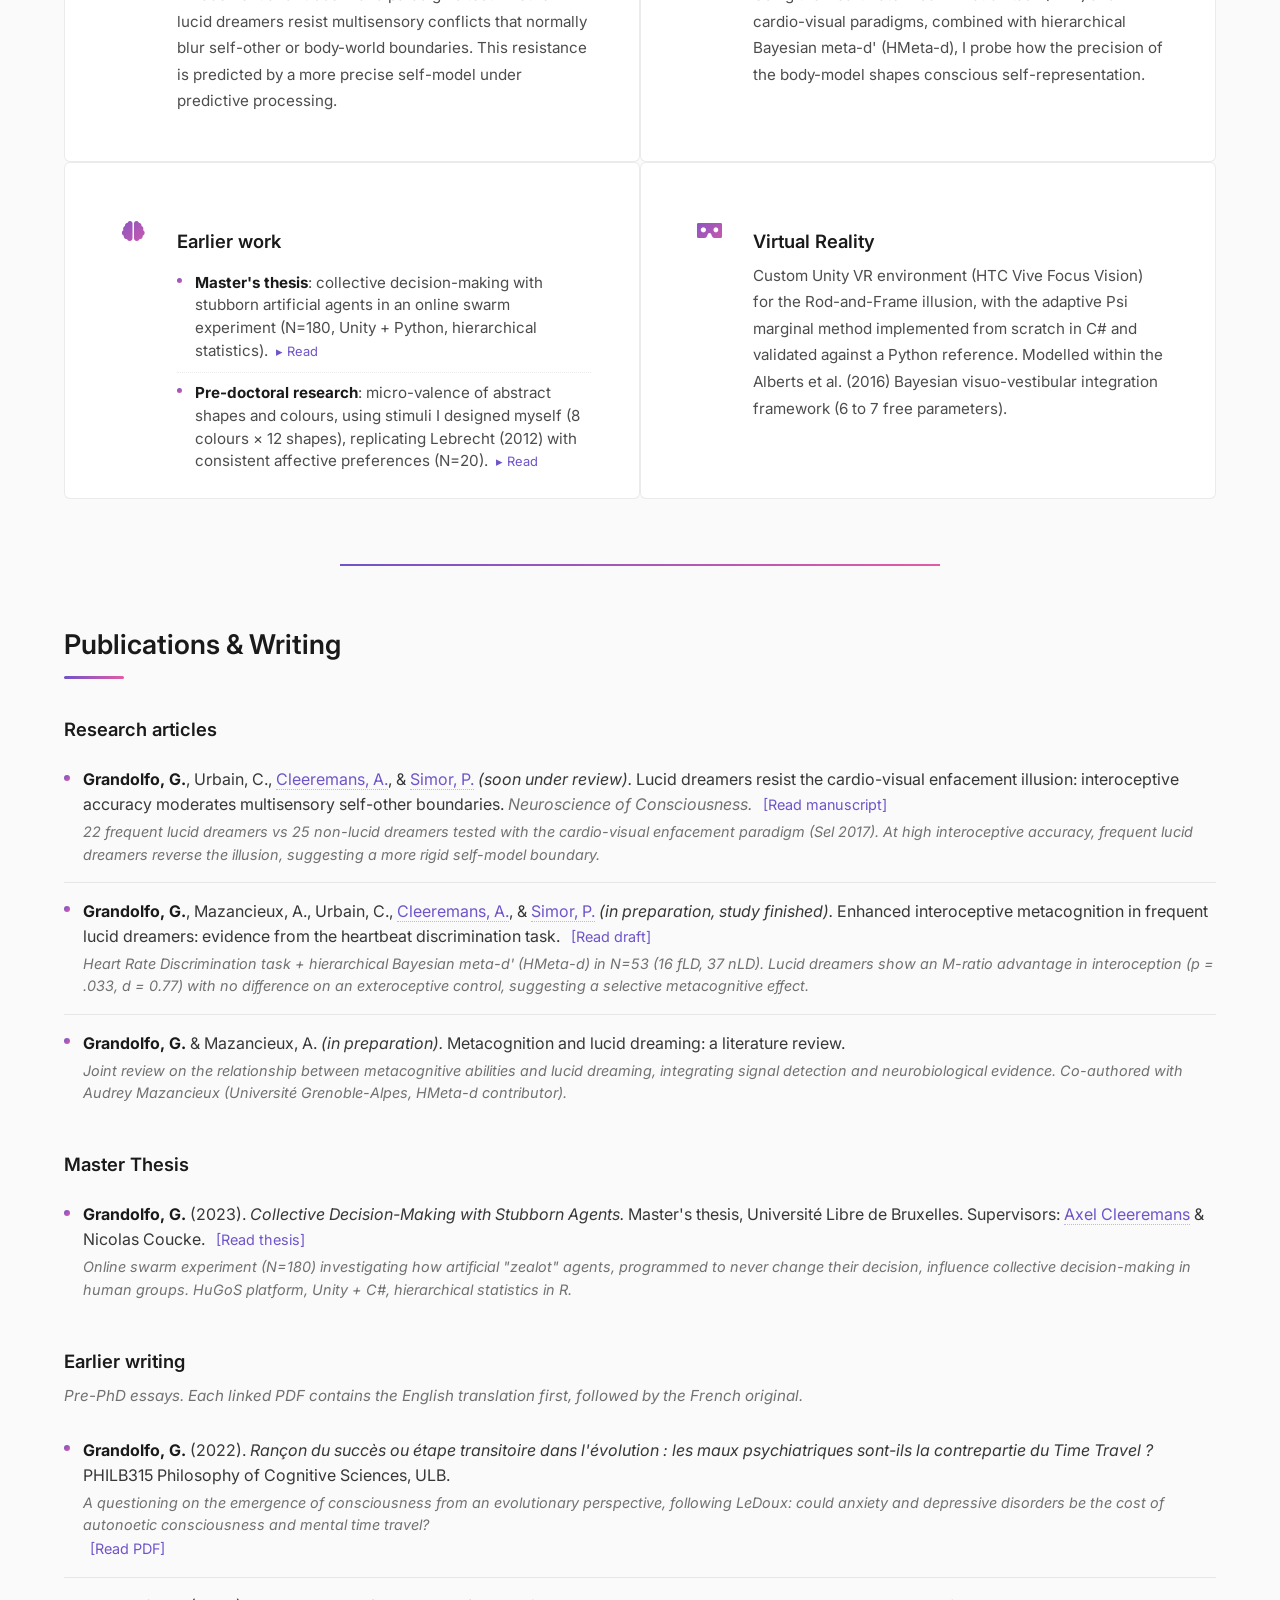
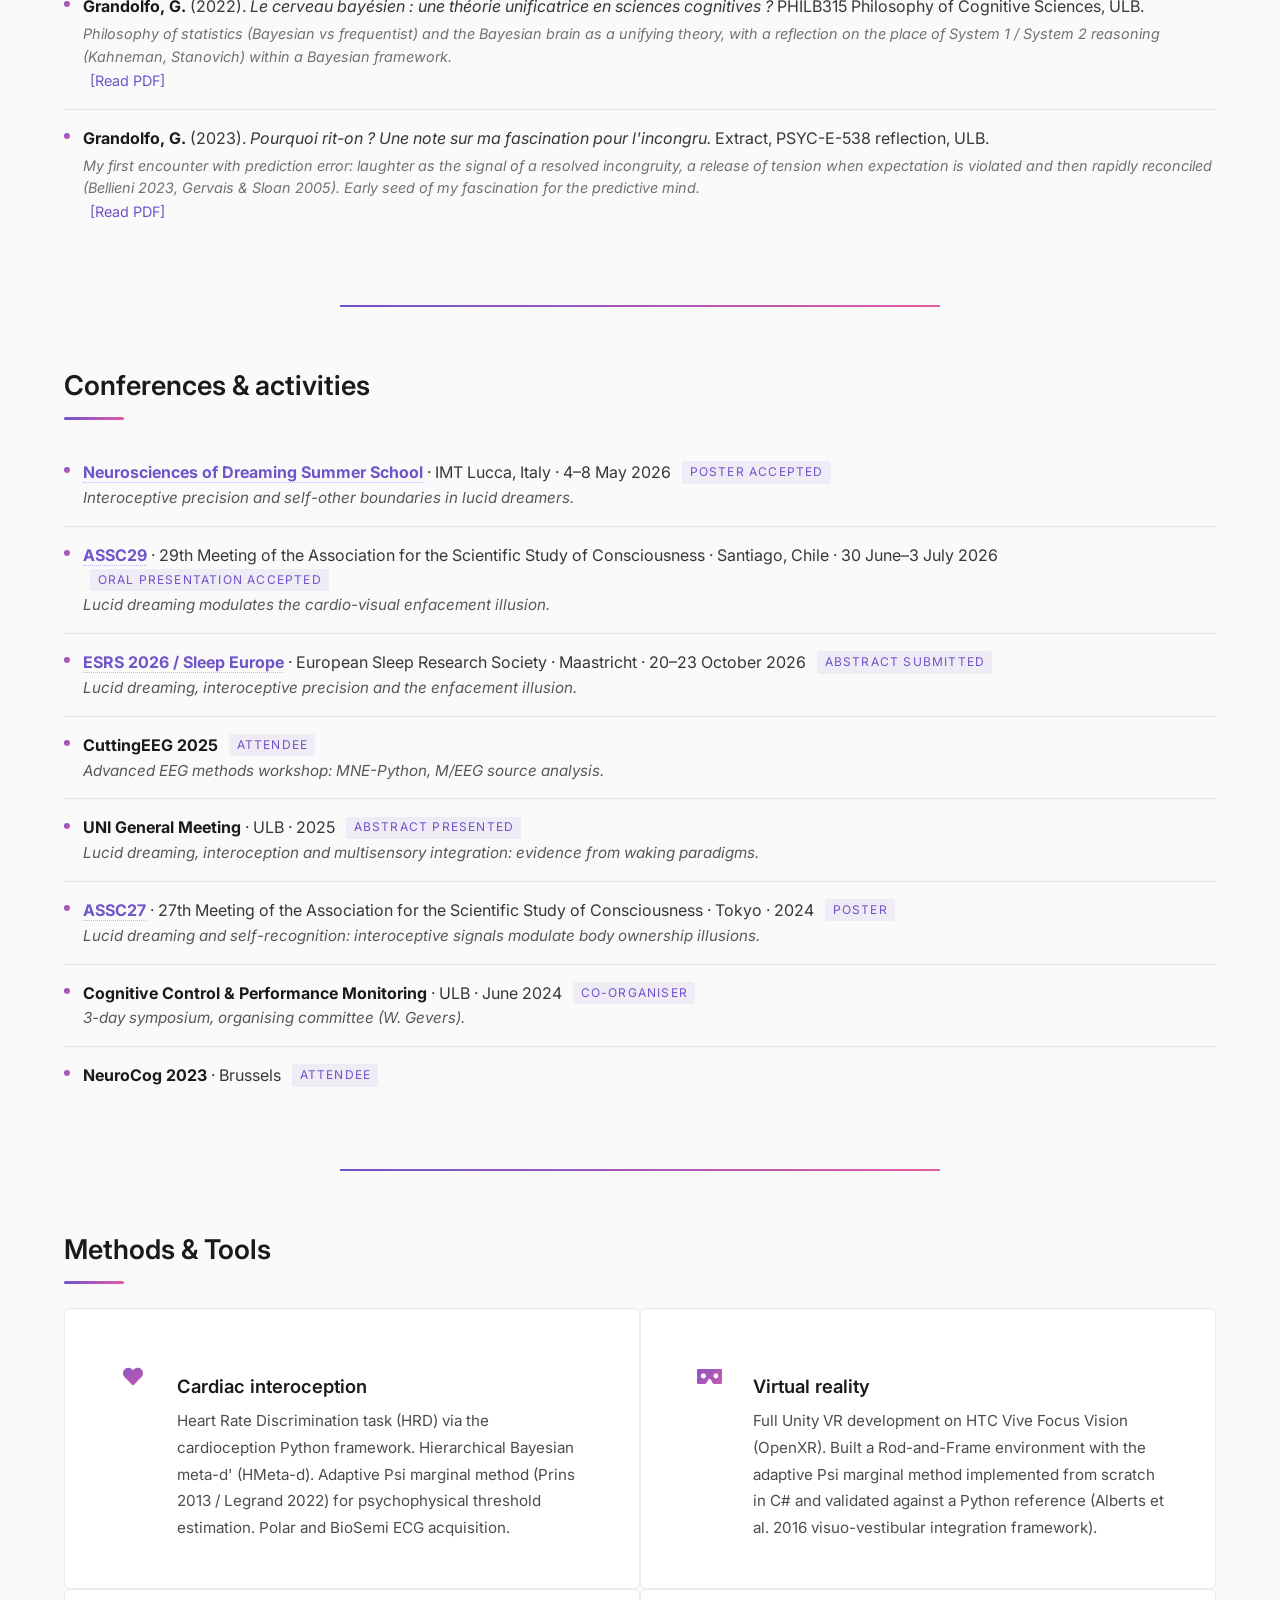
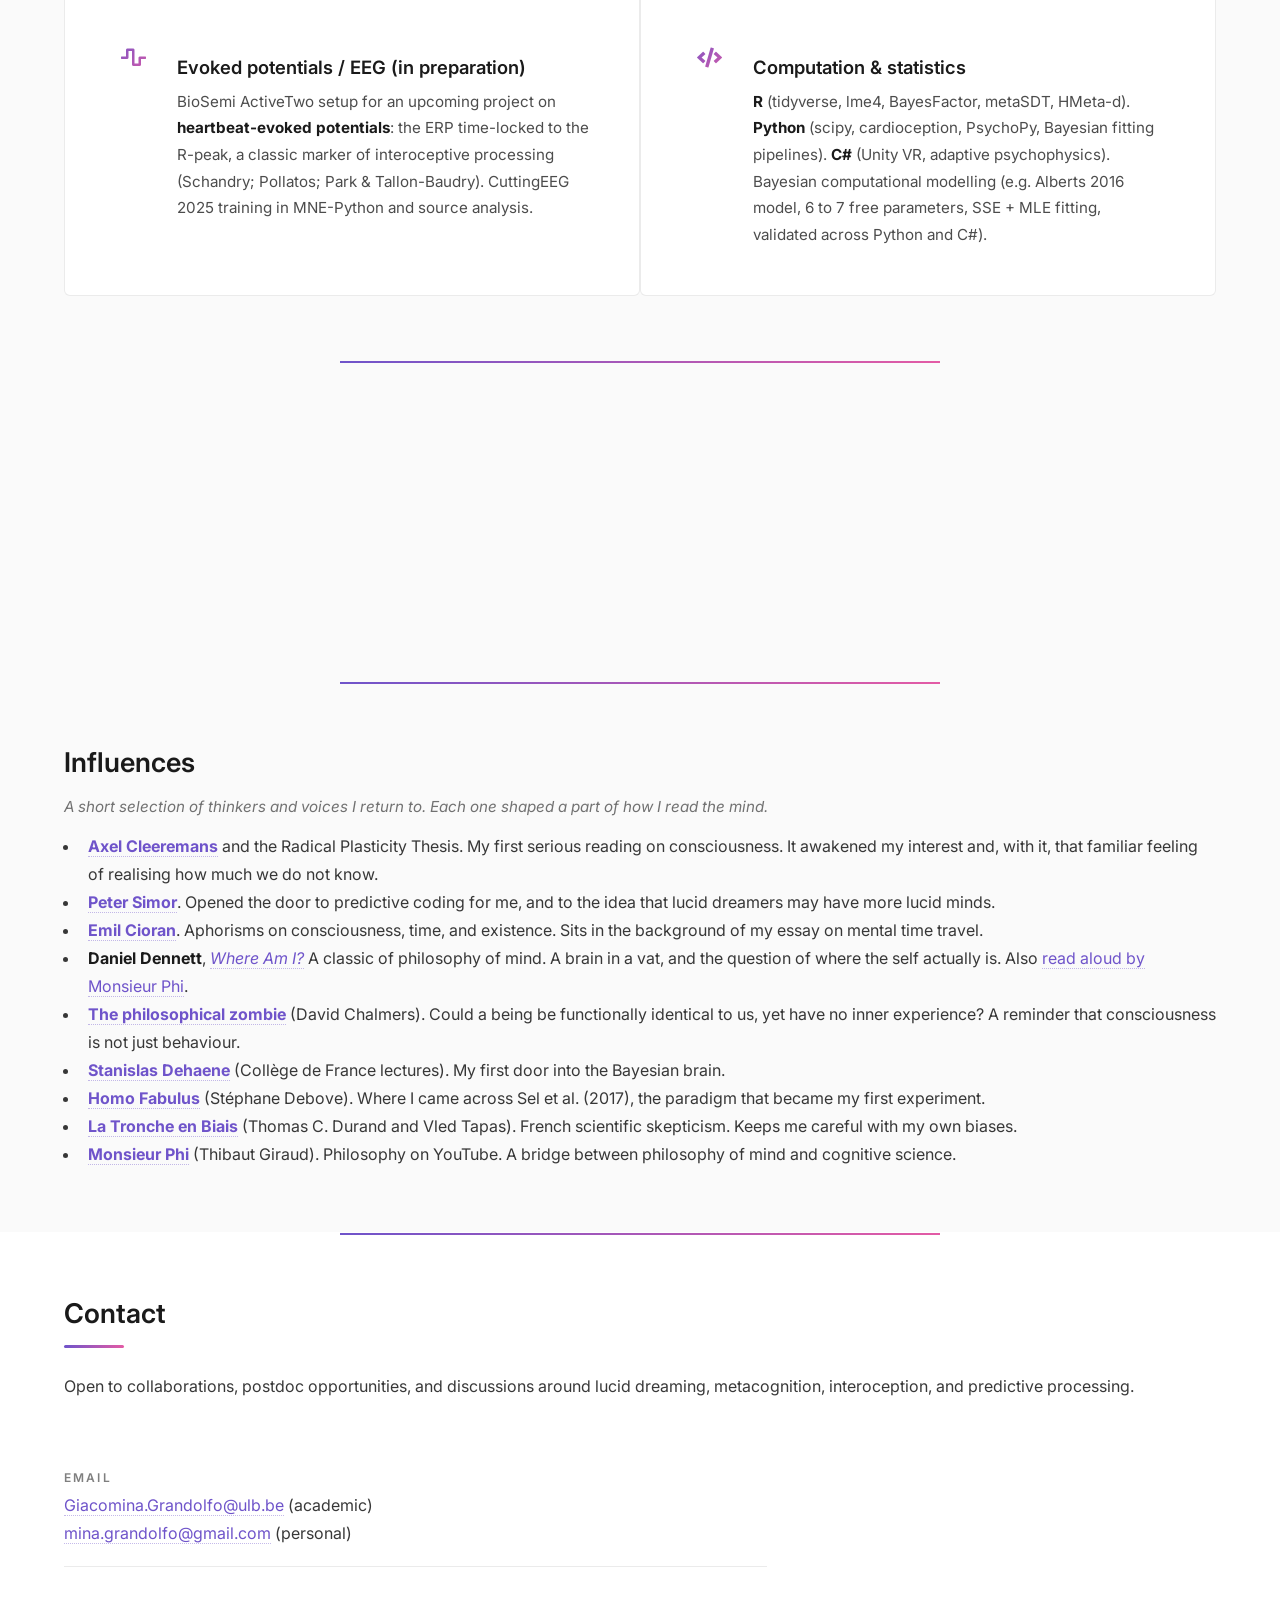
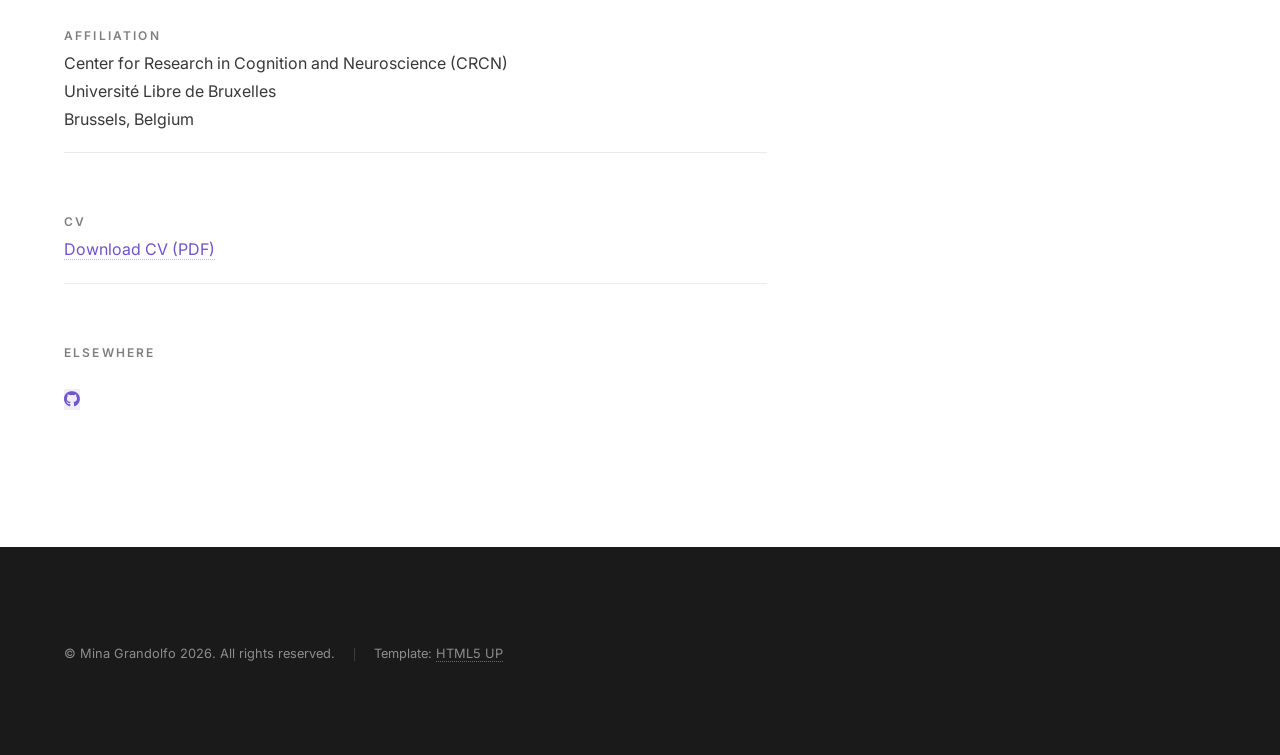
==== commit 17063908: "Hero: remove redundant Explore the research button" ====
--- a/index.html
+++ b/index.html
@@ -53,7 +53,6 @@
 							<p>My methods combine <strong>predictive processing</strong> and <strong>hierarchical Bayesian metacognition</strong> (HMeta-d), with signal detection theory, psychophysics, VR, and a forthcoming EEG project on <strong>heartbeat-evoked potentials</strong>.</p>
 							<ul class="actions">
 								<li><a href="metacog/" class="button" target="_blank" rel="noopener">Test and train your metacognition</a></li>
-								<li><a href="#research" class="button scrolly">Explore the research</a></li>
 							</ul>
 						</div>
 					</section>
--- a/assets/css/custom.css
+++ b/assets/css/custom.css
@@ -179,6 +179,13 @@
 	font-weight: 500 !important;
 	border-radius: 4px !important;
 	transition: all 0.2s !important;
+	text-align: center !important;
+	height: auto !important;
+	min-height: 2.75em !important;
+	line-height: 1.5 !important;
+	padding-top: 0.6em !important;
+	padding-bottom: 0.6em !important;
+	white-space: normal !important;
 }
 
 input[type="submit"]:hover, input[type="reset"]:hover, input[type="button"]:hover,
@@ -329,7 +336,10 @@
 	#intro ul.actions .button {
 		width: 100%;
 		text-align: center;
-		white-space: normal;
+		letter-spacing: 0.1em !important;
+		font-size: 0.78em !important;
+		padding-left: 0.6em !important;
+		padding-right: 0.6em !important;
 	}
 }
 
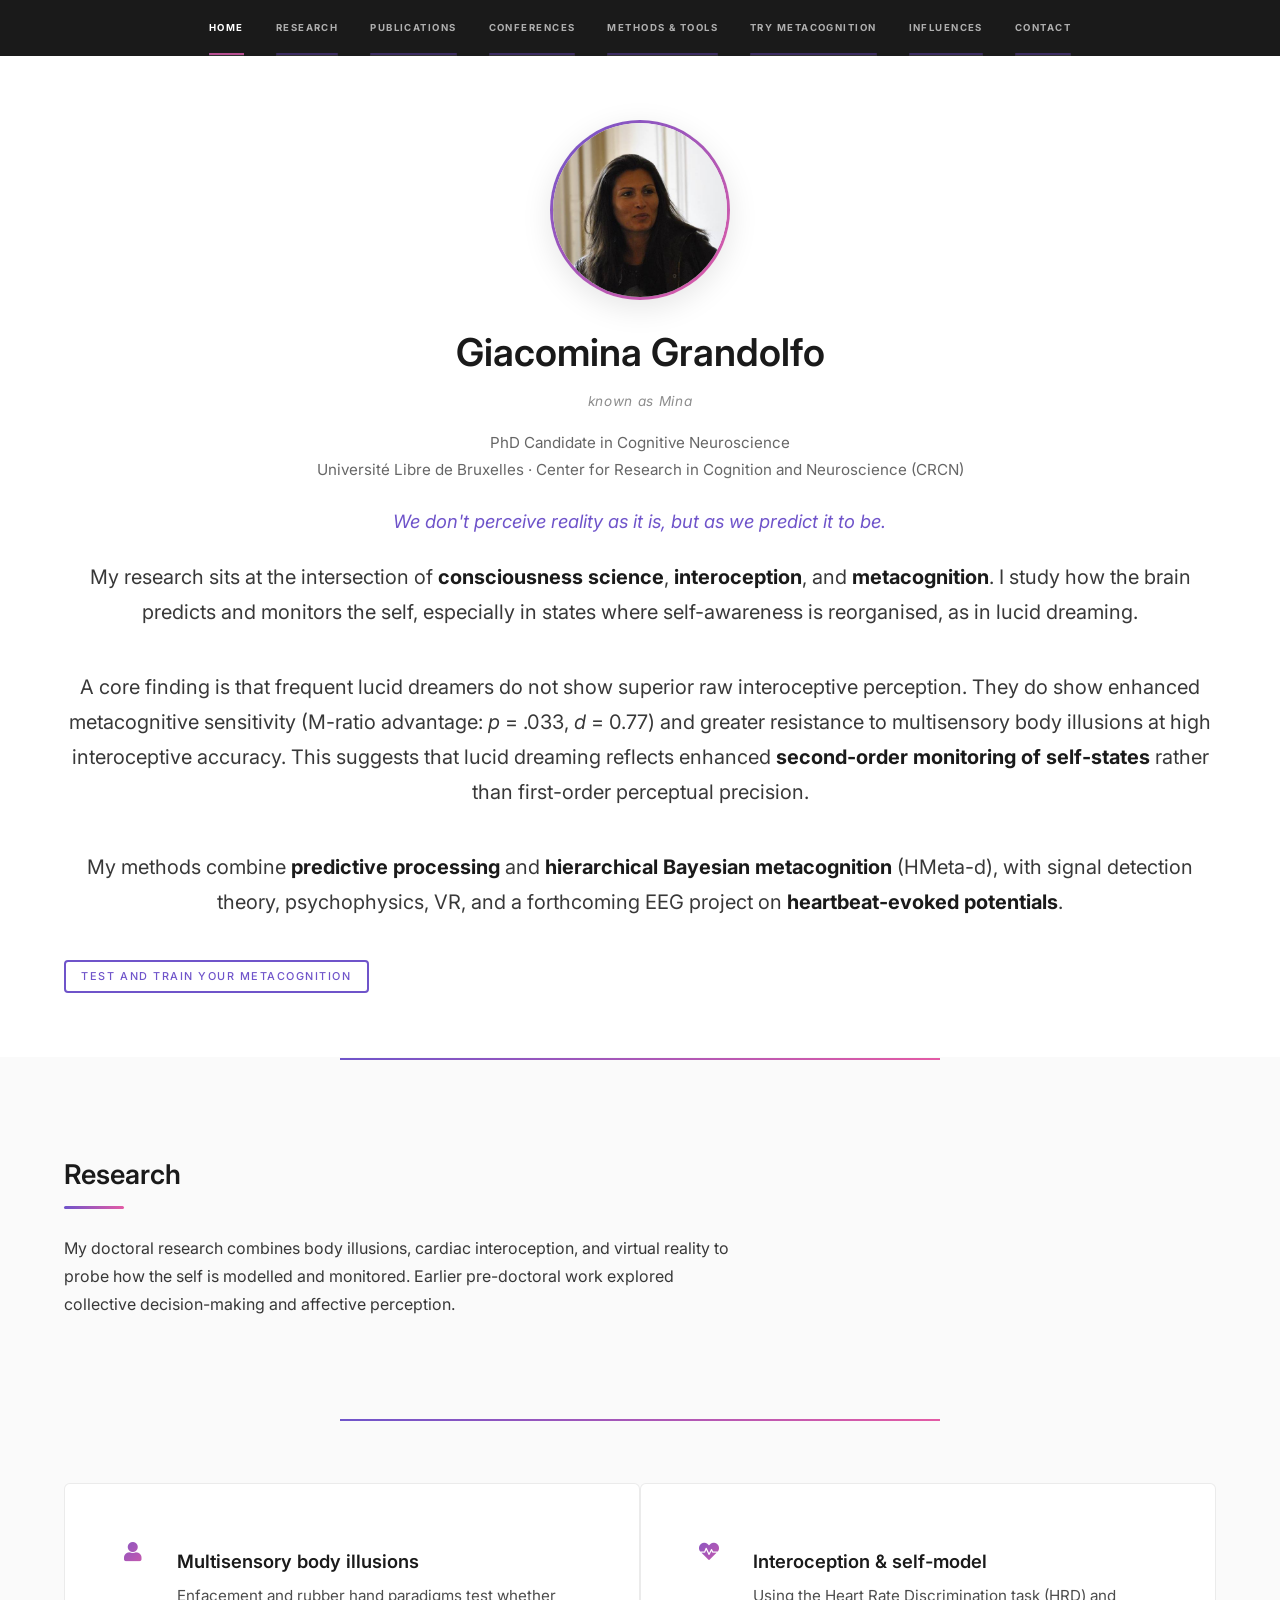
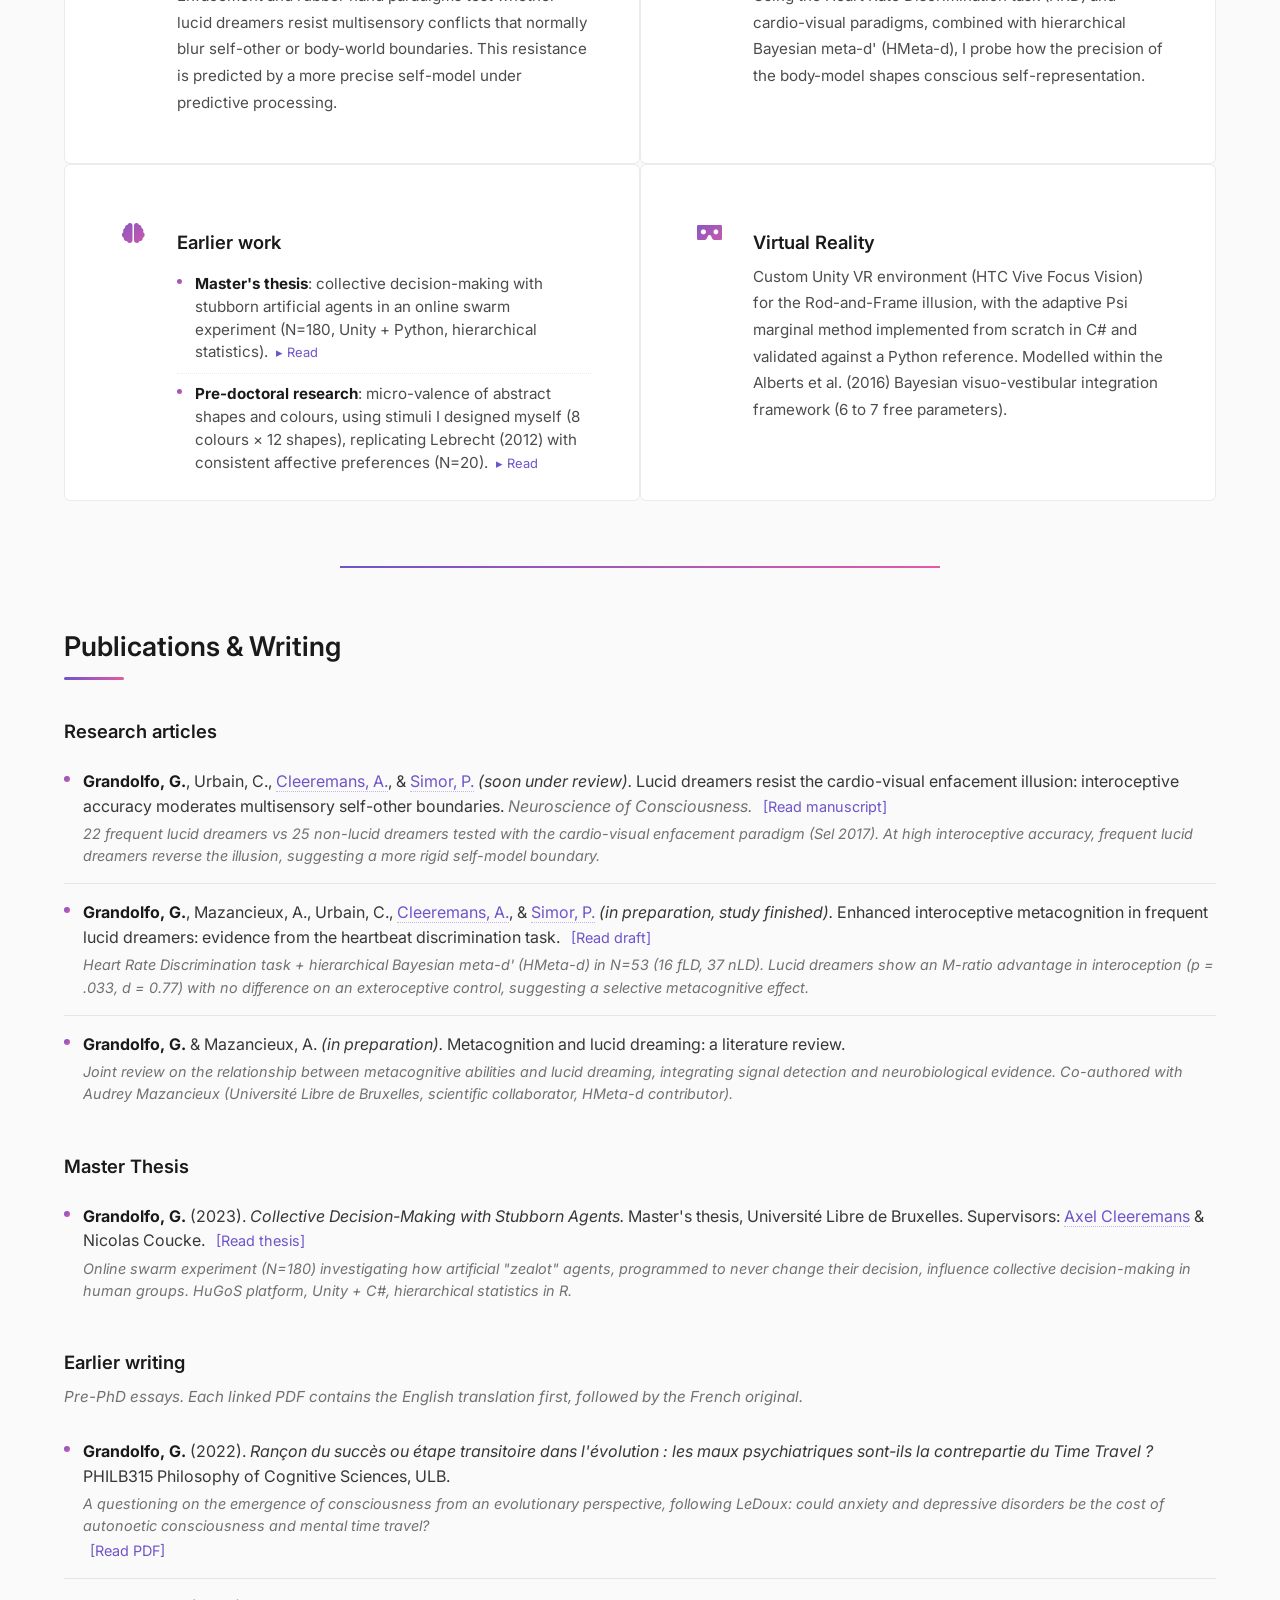
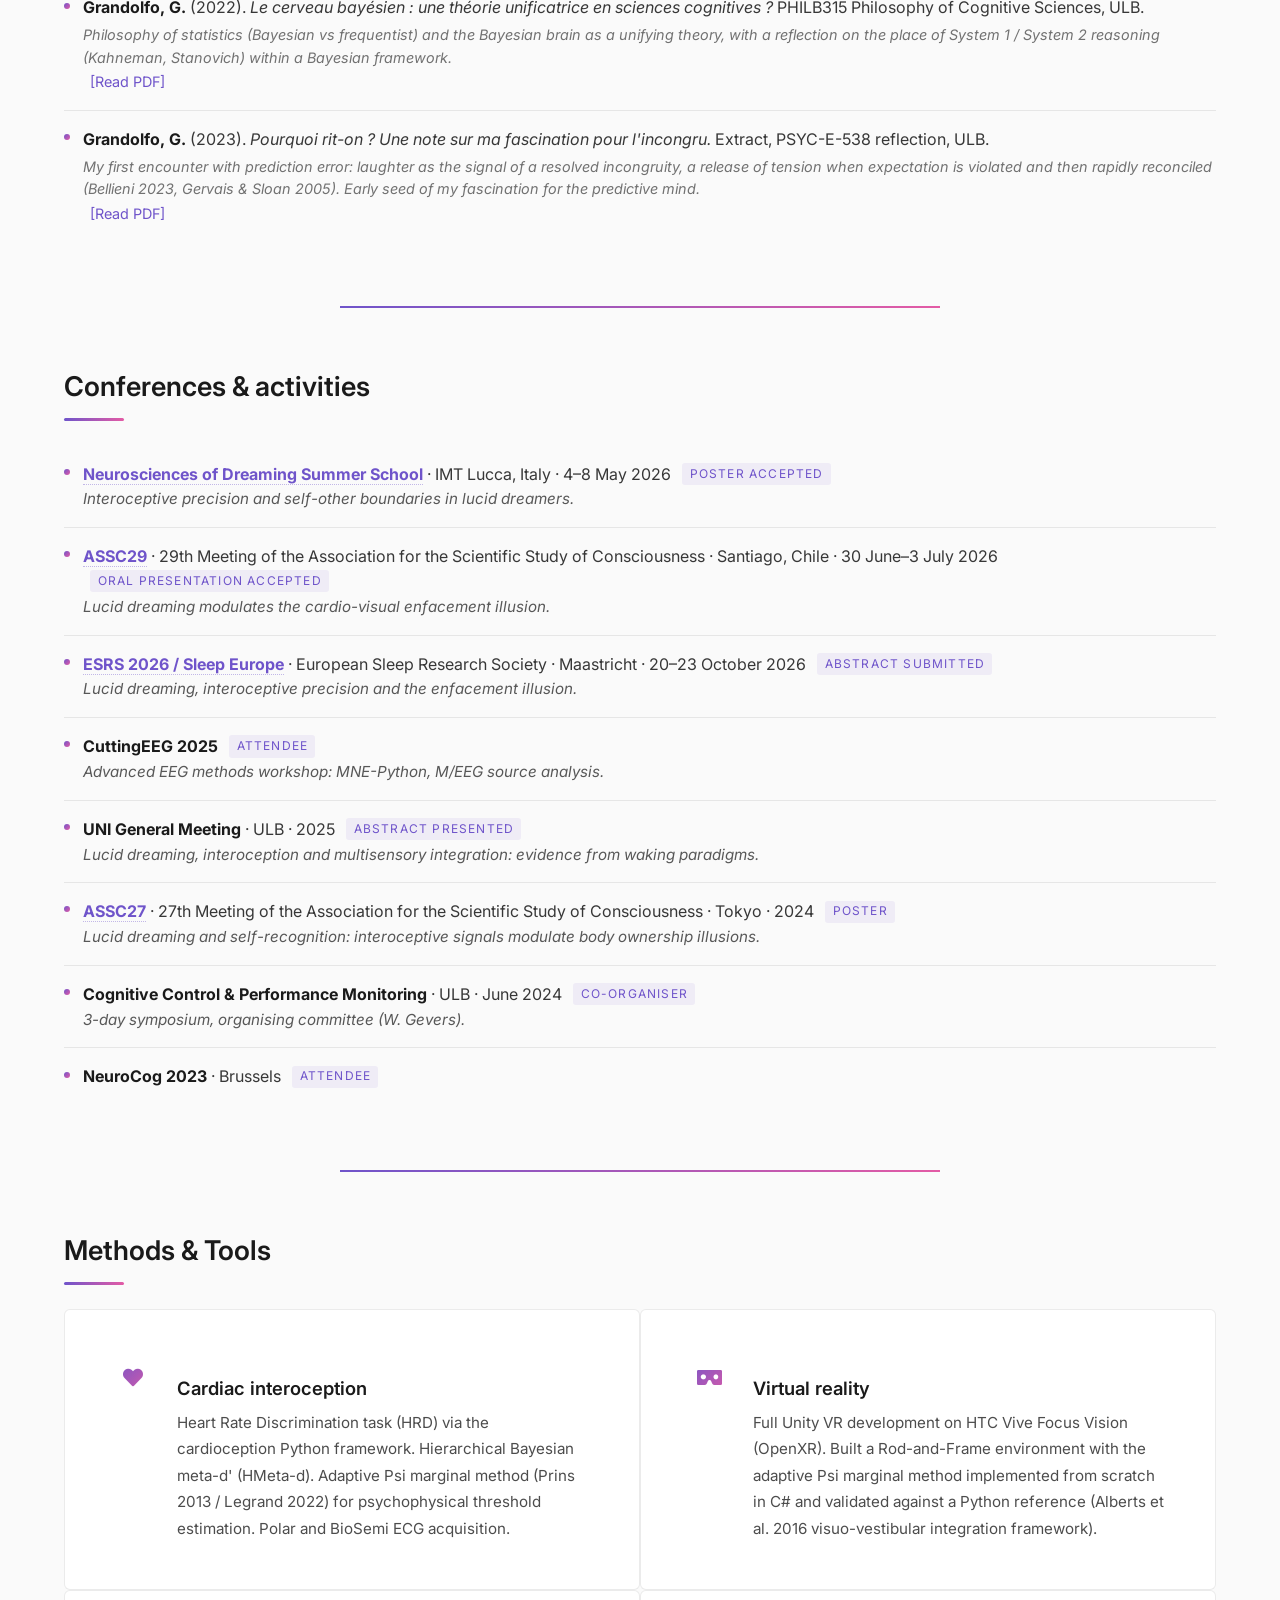
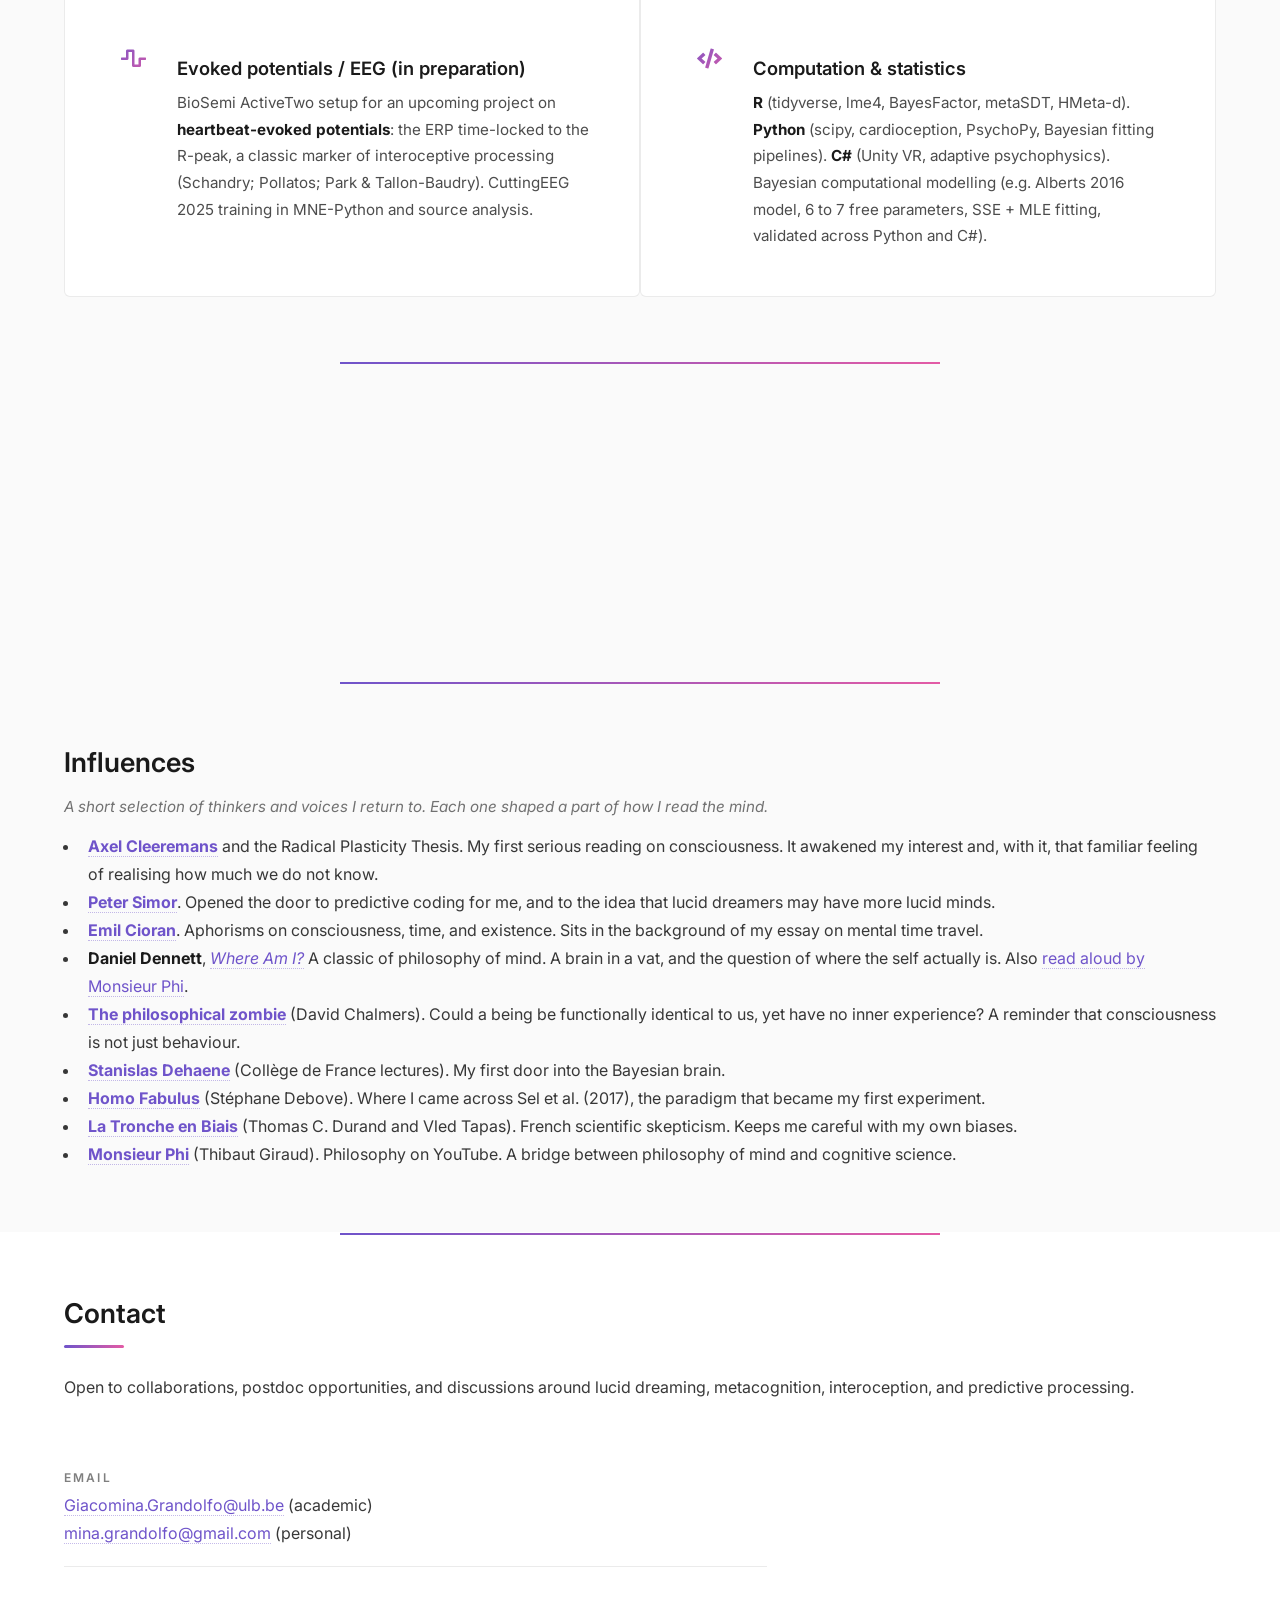
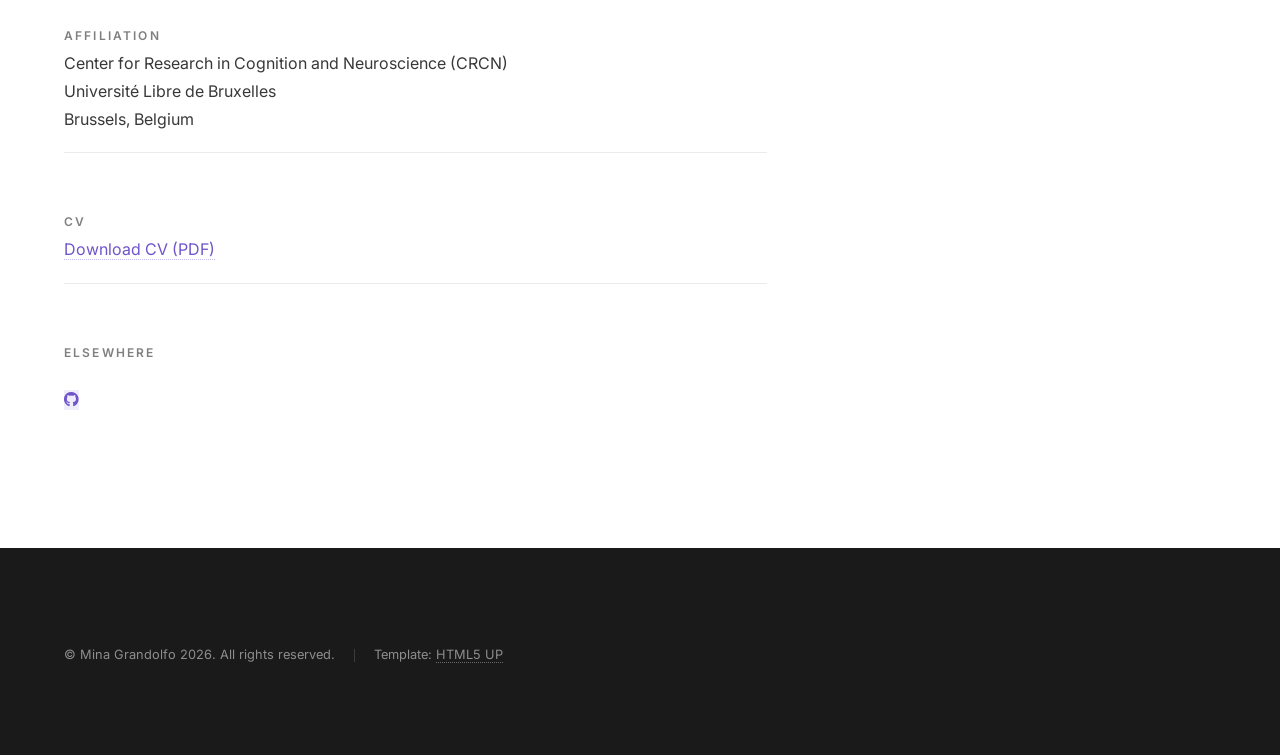
==== commit a8872822: "Mobile menu: force left-align + fixed top bar + clean spacing. Audrey now affiliated to ULB." ====
--- a/index.html
+++ b/index.html
@@ -122,7 +122,7 @@
 								<li>
 									<strong>Grandolfo, G.</strong> &amp; Mazancieux, A. <em>(in preparation).</em>
 									Metacognition and lucid dreaming: a literature review.
-									<span class="teaser">Joint review on the relationship between metacognitive abilities and lucid dreaming, integrating signal detection and neurobiological evidence. Co-authored with Audrey Mazancieux (Université Grenoble-Alpes, HMeta-d contributor).</span>
+									<span class="teaser">Joint review on the relationship between metacognitive abilities and lucid dreaming, integrating signal detection and neurobiological evidence. Co-authored with Audrey Mazancieux (Université Libre de Bruxelles, scientific collaborator, HMeta-d contributor).</span>
 								</li>
 							</ul>
 
--- a/assets/css/custom.css
+++ b/assets/css/custom.css
@@ -126,6 +126,70 @@
 	}
 }
 
+/* Mobile (<736px): keep sidebar visible as top bar with horizontal scroll */
+@media screen and (max-width: 736px) {
+	#sidebar {
+		display: block !important;
+		position: fixed !important;
+		top: 0;
+		left: 0;
+		right: 0;
+		height: 3.2em !important;
+		padding: 0 !important;
+		overflow-x: auto !important;
+		overflow-y: hidden !important;
+		-webkit-overflow-scrolling: touch;
+		z-index: 100;
+	}
+	#sidebar > .inner {
+		display: flex;
+		align-items: center;
+		justify-content: flex-start !important;
+		height: 100%;
+		min-width: max-content;
+		margin: 0 !important;
+		padding: 0 1em !important;
+		text-align: left !important;
+	}
+	#sidebar nav {
+		height: 100%;
+	}
+	#sidebar nav ul {
+		display: flex !important;
+		flex-direction: row !important;
+		align-items: center;
+		height: 100%;
+		margin: 0 !important;
+		padding: 0 !important;
+		list-style: none;
+	}
+	#sidebar nav ul li {
+		display: block !important;
+		flex: 0 0 auto;
+		margin: 0 !important;
+		padding: 0 0.8em !important;
+		height: 100%;
+	}
+	#sidebar nav a {
+		display: flex !important;
+		align-items: center;
+		height: 100%;
+		padding: 0 !important;
+		font-size: 0.6em !important;
+		letter-spacing: 0.15em !important;
+		border-bottom: none !important;
+		white-space: nowrap;
+	}
+	#sidebar nav a::before,
+	#sidebar nav a::after {
+		display: none !important;
+	}
+	/* Push wrapper down to make room for fixed top bar */
+	#wrapper {
+		padding-top: 3.2em !important;
+	}
+}
+
 /* ---------- Hero / intro ---------- */
 
 #intro .inner {
